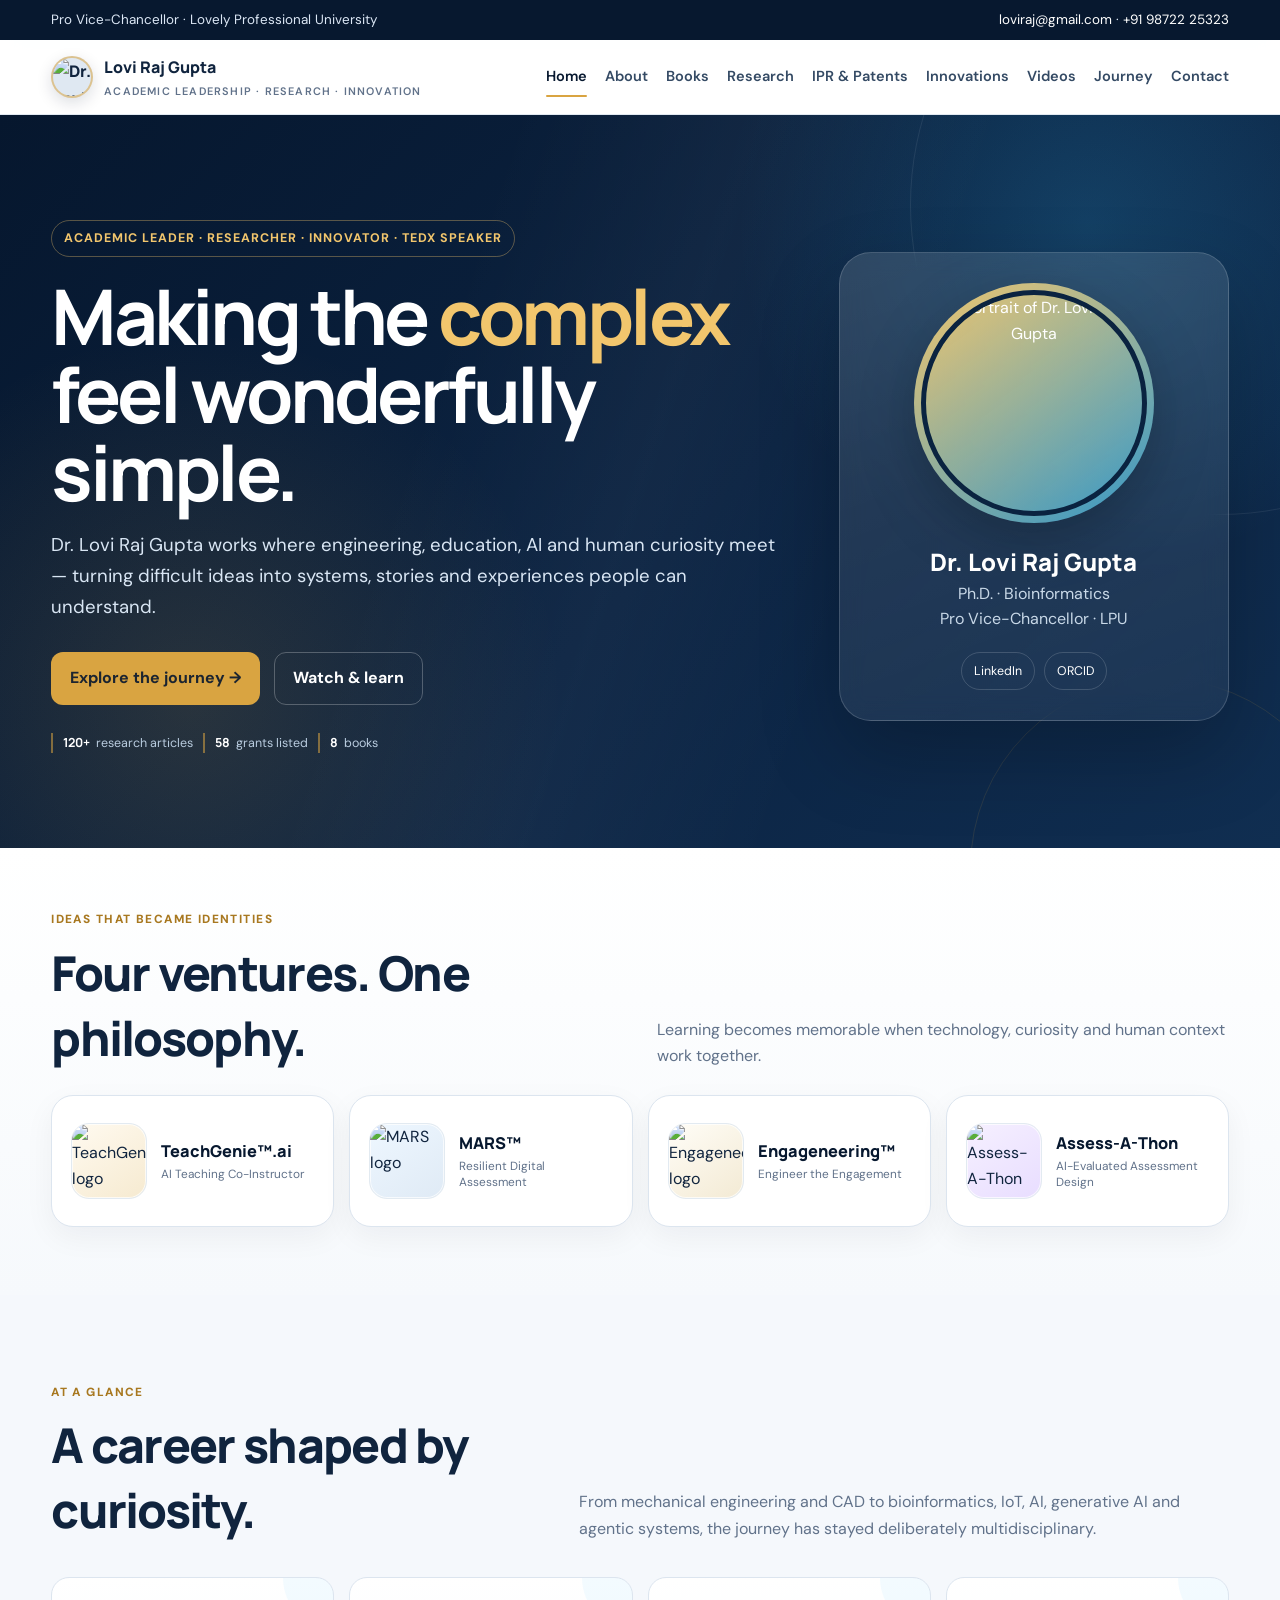
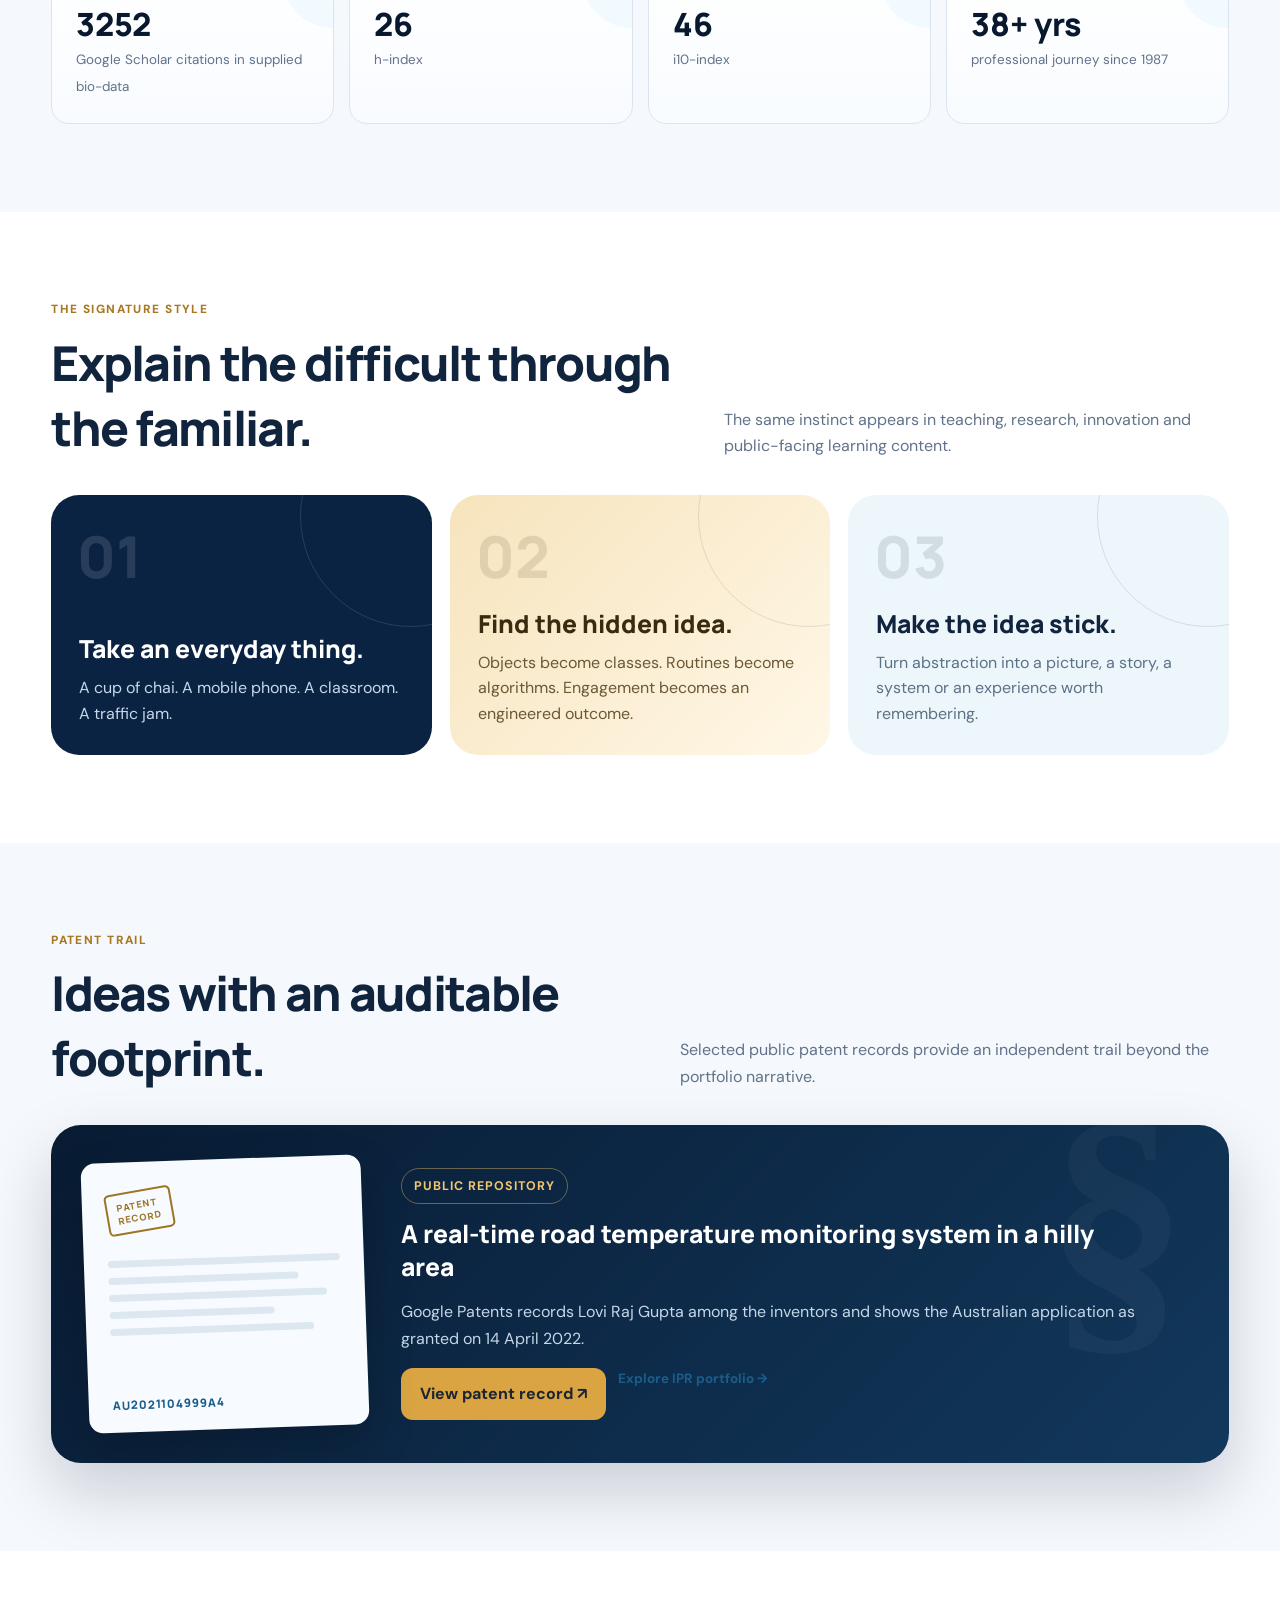
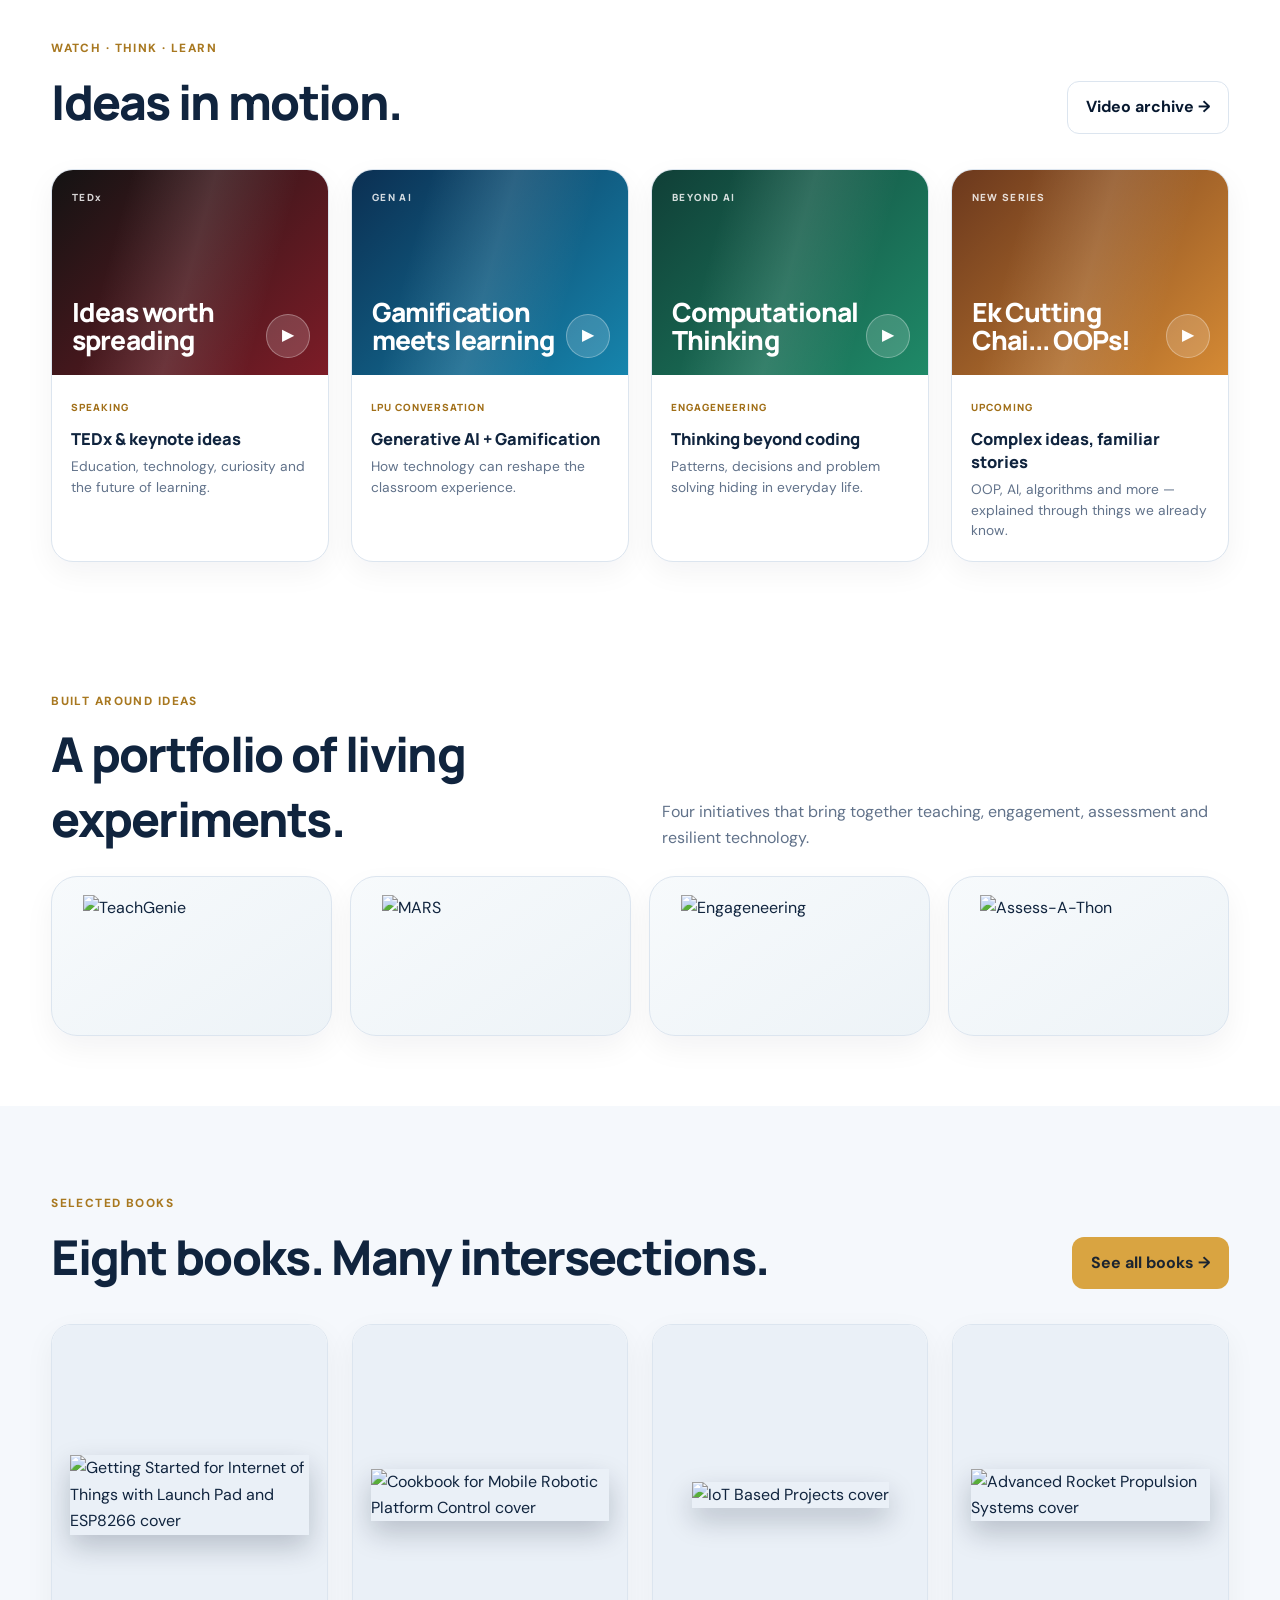
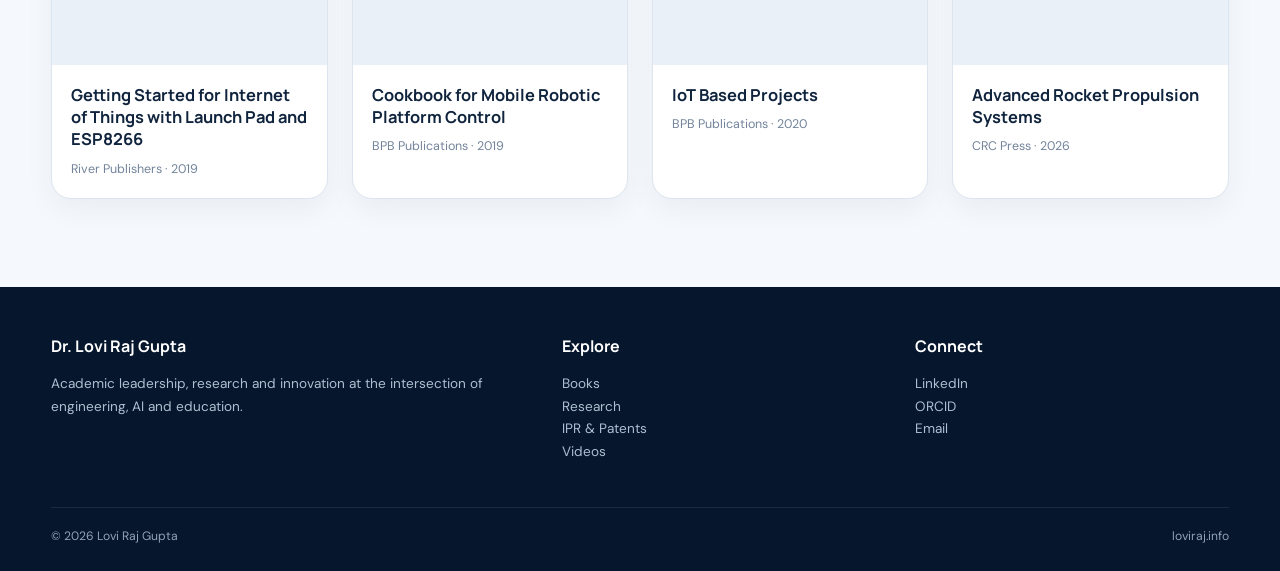
==== index.html @ 7d2d198c "Add files via upload" ====
<!doctype html><html lang="en"><head><meta charset="utf-8"><meta name="viewport" content="width=device-width,initial-scale=1"><title>Dr. Lovi Raj Gupta | Academic Leader · Researcher · Innovator</title><meta name="description" content="Portfolio of Dr. Lovi Raj Gupta — academic leader, researcher, author and education-technology innovator."><link rel="icon" type="image/png" href="assets/TG-CIRC-FAVICON.png">
<link rel="apple-touch-icon" href="assets/TG-CIRC-FAVICON.png"><link rel="stylesheet" href="styles.css"></head><body>
<div class="topbar"><div class="container"><span>Pro Vice-Chancellor · Lovely Professional University</span><span><a href="mailto:loviraj@gmail.com">loviraj@gmail.com</a> · <a href="tel:+919872225323">+91 98722 25323</a></span></div></div>
<header class="nav"><div class="container nav-inner"><a class="brand" href="index.html"><span class="brand-photo"><img src="assets/lovi-raj-gupta.png" alt="Dr. Lovi Raj Gupta" loading="eager"></span><span>Lovi Raj Gupta<small>Academic Leadership · Research · Innovation</small></span></a><button class="menu-toggle" aria-label="Open menu">☰</button><nav class="menu"><a href="index.html">Home</a><a href="about.html">About</a><a href="books.html">Books</a><a href="research.html">Research</a><a href="patents.html">IPR & Patents</a><a href="innovations.html">Innovations</a><a href="videos.html">Videos</a><a href="journey.html">Journey</a><a href="contact.html">Contact</a></nav></div></header><main>
<section class="hero hero-v2"><div class="hero-orbit orbit-one"></div><div class="hero-orbit orbit-two"></div><div class="container hero-grid"><div class="fade-up hero-copy"><div class="eyebrow">Academic Leader · Researcher · Innovator · TEDx Speaker</div><h1>Making the <em>complex</em> feel wonderfully simple.</h1><p class="lead">Dr. Lovi Raj Gupta works where engineering, education, AI and human curiosity meet — turning difficult ideas into systems, stories and experiences people can understand.</p><div class="hero-actions"><a class="btn btn-primary" href="about.html">Explore the journey →</a><a class="btn btn-ghost" href="videos.html">Watch & learn</a></div><div class="hero-proof"><span><b>120+</b> research articles</span><span><b>58</b> grants listed</span><span><b>8</b> books</span></div></div><aside class="hero-profile fade-up"><div class="portrait-ring"><img src="assets/lovi-raj-gupta.png" alt="Portrait of Dr. Lovi Raj Gupta"></div><div class="profile-name">Dr. Lovi Raj Gupta</div><div class="profile-role">Ph.D. · Bioinformatics<br>Pro Vice-Chancellor · LPU</div><div class="profile-links"><a href="https://in.linkedin.com/in/loviraj" target="_blank" rel="noopener">LinkedIn</a><a href="https://orcid.org/0000-0003-3474-0667" target="_blank" rel="noopener">ORCID</a></div></aside></div></section>

<section class="section brand-stage"><div class="container"><div class="section-head compact"><div><div class="kicker">Ideas that became identities</div><h2>Four ventures. One philosophy.</h2></div><p>Learning becomes memorable when technology, curiosity and human context work together.</p></div><div class="brand-rail logo-rail">
<a class="brand-tile logo-tile teach" href="innovations.html"><span class="logo-box"><img src="assets/teachgenie.png" alt="TeachGenie logo"></span><span><b>TeachGenie™.ai</b><small>AI Teaching Co-Instructor</small></span></a>
<a class="brand-tile logo-tile mars" href="patents.html"><span class="logo-box"><img src="assets/mars.png" alt="MARS logo"></span><span><b>MARS™</b><small>Resilient Digital Assessment</small></span></a>
<a class="brand-tile logo-tile engage" href="innovations.html"><span class="logo-box"><img src="assets/engageneering.png" alt="Engageneering logo"></span><span><b>Engageneering™</b><small>Engineer the Engagement</small></span></a>
<a class="brand-tile logo-tile assess" href="innovations.html"><span class="logo-box"><img src="assets/assess-a-thon.png" alt="Assess-A-Thon logo"></span><span><b>Assess-A-Thon</b><small>AI-Evaluated Assessment Design</small></span></a>
</div></div></section>

<section class="section"><div class="container"><div class="section-head"><div><div class="kicker">At a glance</div><h2>A career shaped by curiosity.</h2></div><p>From mechanical engineering and CAD to bioinformatics, IoT, AI, generative AI and agentic systems, the journey has stayed deliberately multidisciplinary.</p></div><div class="metrics metrics-lift"><div class="metric"><strong>3252</strong><span>Google Scholar citations in supplied bio-data</span></div><div class="metric"><strong>26</strong><span>h-index</span></div><div class="metric"><strong>46</strong><span>i10-index</span></div><div class="metric"><strong>38+ yrs</strong><span>professional journey since 1987</span></div></div></div></section>

<section class="section alt"><div class="container"><div class="section-head"><div><div class="kicker">The signature style</div><h2>Explain the difficult through the familiar.</h2></div><p>The same instinct appears in teaching, research, innovation and public-facing learning content.</p></div><div class="story-grid"><article class="story-card dark"><span class="story-no">01</span><h3>Take an everyday thing.</h3><p>A cup of chai. A mobile phone. A classroom. A traffic jam.</p></article><article class="story-card gold"><span class="story-no">02</span><h3>Find the hidden idea.</h3><p>Objects become classes. Routines become algorithms. Engagement becomes an engineered outcome.</p></article><article class="story-card light"><span class="story-no">03</span><h3>Make the idea stick.</h3><p>Turn abstraction into a picture, a story, a system or an experience worth remembering.</p></article></div></div></section>

<section class="section"><div class="container"><div class="section-head"><div><div class="kicker">Patent trail</div><h2>Ideas with an auditable footprint.</h2></div><p>Selected public patent records provide an independent trail beyond the portfolio narrative.</p></div><div class="patent-feature"><div class="patent-sheet"><div class="patent-stamp">PATENT<br>RECORD</div><div class="patent-lines"><i></i><i></i><i></i><i></i><i></i></div><div class="patent-code">AU2021104999A4</div></div><div><span class="eyebrow light-eyebrow">Public repository</span><h3>A real-time road temperature monitoring system in a hilly area</h3><p>Google Patents records Lovi Raj Gupta among the inventors and shows the Australian application as granted on 14 April 2022.</p><div class="link-row"><a class="btn btn-primary" href="https://patents.google.com/patent/AU2021104999A4/en" target="_blank" rel="noopener">View patent record ↗</a><a class="text-link" href="patents.html">Explore IPR portfolio →</a></div></div></div></div></section>

<section class="section alt"><div class="container"><div class="section-head"><div><div class="kicker">Watch · think · learn</div><h2>Ideas in motion.</h2></div><a class="btn btn-ghost-dark" href="videos.html">Video archive →</a></div><div class="video-grid mini"><a class="video-card" href="videos.html"><div class="video-thumb thumb-tedx"><span>TEDx</span><b>Ideas worth<br>spreading</b><i>▶</i></div><div class="video-body"><span class="video-type">Speaking</span><h3>TEDx & keynote ideas</h3><p>Education, technology, curiosity and the future of learning.</p></div></a><a class="video-card" href="https://www.linkedin.com/posts/scselpu_edtech-gamification-genzlearning-activity-7330574177642401792-h8aI" target="_blank" rel="noopener"><div class="video-thumb thumb-ai"><span>GEN AI</span><b>Gamification<br>meets learning</b><i>▶</i></div><div class="video-body"><span class="video-type">LPU conversation</span><h3>Generative AI + Gamification</h3><p>How technology can reshape the classroom experience.</p></div></a><a class="video-card" href="https://www.linkedin.com/posts/loviraj_computationalthinking-cbse-education-activity-7473228331186995200-RS__" target="_blank" rel="noopener"><div class="video-thumb thumb-thinking"><span>BEYOND AI</span><b>Computational<br>Thinking</b><i>▶</i></div><div class="video-body"><span class="video-type">Engageneering</span><h3>Thinking beyond coding</h3><p>Patterns, decisions and problem solving hiding in everyday life.</p></div></a><a class="video-card" href="videos.html"><div class="video-thumb thumb-chai"><span>NEW SERIES</span><b>Ek Cutting<br>Chai... OOPs!</b><i>▶</i></div><div class="video-body"><span class="video-type">Upcoming</span><h3>Complex ideas, familiar stories</h3><p>OOP, AI, algorithms and more — explained through things we already know.</p></div></a></div></div></section>

<section class="section logo-showcase"><div class="container"><div class="section-head compact"><div><div class="kicker">Built around ideas</div><h2>A portfolio of living experiments.</h2></div><p>Four initiatives that bring together teaching, engagement, assessment and resilient technology.</p></div><div class="logo-showcase-grid"><div><img src="assets/teachgenie.png" alt="TeachGenie"></div><div><img src="assets/mars.png" alt="MARS"></div><div><img src="assets/engageneering.png" alt="Engageneering"></div><div><img src="assets/assess-a-thon.png" alt="Assess-A-Thon"></div></div></div></section>
<section class="section"><div class="container"><div class="section-head"><div><div class="kicker">Selected books</div><h2>Eight books. Many intersections.</h2></div><a class="btn btn-primary" href="books.html">See all books →</a></div><div class="book-grid"><article class="book-card"><div class="cover-wrap"><img src="https://www.riverpublishers.com/admin/books_images/optimize_img/O5j1w8YFIrlN7yrUYHl9.jpg" alt="Getting Started for Internet of Things with Launch Pad and ESP8266 cover"></div><div class="book-body"><h3>Getting Started for Internet of Things with Launch Pad and ESP8266</h3><div class="book-meta">River Publishers · 2019</div></div></article><article class="book-card"><div class="cover-wrap"><img src="https://in.bpbonline.com/cdn/shop/products/Cook_Book_for_Internet_of_Things_and_Ti_Launch_Pad_Based_Mobile_Robotic_Platform_Control.jpg?v=1755672633&width=658" alt="Cookbook for Mobile Robotic Platform Control cover"></div><div class="book-body"><h3>Cookbook for Mobile Robotic Platform Control</h3><div class="book-meta">BPB Publications · 2019</div></div></article><article class="book-card"><div class="cover-wrap"><img src="https://in.bpbonline.com/cdn/shop/products/193_Epub.jpg?v=1755672693&width=600" alt="IoT Based Projects cover"></div><div class="book-body"><h3>IoT Based Projects</h3><div class="book-meta">BPB Publications · 2020</div></div></article><article class="book-card"><div class="cover-wrap"><img src="https://books.google.com/books/content?id=IQHd0QEACAAJ&printsec=frontcover&img=1&zoom=1&source=gbs_api" alt="Advanced Rocket Propulsion Systems cover"></div><div class="book-body"><h3>Advanced Rocket Propulsion Systems</h3><div class="book-meta">CRC Press · 2026</div></div></article></div></div></section>
</main>
<footer class="footer"><div class="container"><div class="footer-grid"><div><h3>Dr. Lovi Raj Gupta</h3><p>Academic leadership, research and innovation at the intersection of engineering, AI and education.</p></div><div><h3>Explore</h3><p><a href="books.html">Books</a><br><a href="research.html">Research</a><br><a href="patents.html">IPR & Patents</a><br><a href="videos.html">Videos</a></p></div><div><h3>Connect</h3><p><a href="https://in.linkedin.com/in/loviraj" target="_blank" rel="noopener">LinkedIn</a><br><a href="https://orcid.org/0000-0003-3474-0667" target="_blank" rel="noopener">ORCID</a><br><a href="mailto:loviraj@gmail.com">Email</a></p></div></div><div class="footer-bottom"><span>© <span data-year></span> Lovi Raj Gupta</span><span>loviraj.info</span></div></div></footer><script src="script.js"></script></body></html>
---- styles.css ----
@import url('https://fonts.googleapis.com/css2?family=DM+Sans:wght@400;500;600;700&family=Manrope:wght@600;700;800&display=swap');
:root{--navy:#07182f;--navy2:#0d2748;--ink:#10243e;--muted:#61728a;--gold:#d9a441;--gold2:#f2c66d;--cyan:#38bdf8;--bg:#f5f8fc;--white:#fff;--line:#dce5ef;--shadow:0 18px 55px rgba(7,24,47,.10);--radius:22px}
*{box-sizing:border-box}html{scroll-behavior:smooth}body{margin:0;font-family:'DM Sans',sans-serif;color:var(--ink);background:var(--bg);line-height:1.65}a{color:inherit;text-decoration:none}.container{width:min(1180px,92%);margin:auto}.topbar{background:var(--navy);color:#dce7f5;font-size:.84rem}.topbar .container{display:flex;justify-content:space-between;gap:20px;padding:9px 0}.topbar a{color:#fff}.nav{position:sticky;top:0;z-index:50;background:rgba(255,255,255,.94);backdrop-filter:blur(14px);border-bottom:1px solid rgba(220,229,239,.85)}.nav-inner{display:flex;align-items:center;justify-content:space-between;min-height:74px;gap:24px}.brand{display:flex;align-items:center;gap:12px;font-family:Manrope;font-weight:800}.brand-mark{width:42px;height:42px;border-radius:14px;background:linear-gradient(145deg,var(--navy),#173e69);display:grid;place-items:center;color:var(--gold2);box-shadow:0 8px 22px rgba(7,24,47,.18)}.brand span{display:block}.brand small{display:block;font-family:'DM Sans';font-size:.68rem;font-weight:600;letter-spacing:.11em;text-transform:uppercase;color:var(--muted)}.menu{display:flex;gap:18px;align-items:center;flex-wrap:wrap}.menu a{font-size:.91rem;font-weight:600;color:#344a64;padding:8px 0;position:relative}.menu a:hover,.menu a.active{color:var(--navy)}.menu a.active:after{content:'';position:absolute;left:0;right:0;bottom:0;height:2px;background:var(--gold);border-radius:2px}.menu-toggle{display:none;border:0;background:transparent;font-size:1.5rem}.hero{position:relative;overflow:hidden;background:radial-gradient(circle at 85% 15%,rgba(56,189,248,.18),transparent 28%),radial-gradient(circle at 15% 80%,rgba(217,164,65,.15),transparent 30%),linear-gradient(135deg,#06172e,#0b2342 55%,#102e51);color:#fff}.hero:before{content:'';position:absolute;inset:-30%;background:linear-gradient(120deg,transparent 40%,rgba(255,255,255,.035) 50%,transparent 60%);transform:rotate(-12deg)}.hero-grid{position:relative;display:grid;grid-template-columns:1.3fr .7fr;gap:60px;align-items:center;padding:105px 0 95px}.eyebrow{display:inline-flex;align-items:center;gap:8px;padding:7px 12px;border:1px solid rgba(242,198,109,.35);border-radius:999px;color:var(--gold2);font-size:.78rem;font-weight:700;letter-spacing:.08em;text-transform:uppercase}.hero h1{font-family:Manrope;font-size:clamp(2.7rem,6vw,5.2rem);line-height:1.02;margin:20px 0 18px;letter-spacing:-.045em}.hero h1 em{color:var(--gold2);font-style:normal}.hero .lead{font-size:1.16rem;color:#d9e6f4;max-width:760px}.hero-actions{display:flex;gap:14px;flex-wrap:wrap;margin-top:30px}.btn{display:inline-flex;align-items:center;justify-content:center;gap:8px;padding:12px 18px;border-radius:12px;font-weight:700;border:1px solid transparent;transition:.2s}.btn-primary{background:var(--gold);color:#1b2430}.btn-primary:hover{background:var(--gold2);transform:translateY(-2px)}.btn-ghost{border-color:rgba(255,255,255,.25);color:#fff}.btn-ghost:hover{background:rgba(255,255,255,.08)}.hero-card{background:rgba(255,255,255,.08);border:1px solid rgba(255,255,255,.14);border-radius:28px;padding:28px;box-shadow:0 30px 70px rgba(0,0,0,.18);backdrop-filter:blur(10px)}.monogram{width:112px;height:112px;border-radius:30px;background:linear-gradient(145deg,var(--gold2),#b77a1e);color:var(--navy);display:grid;place-items:center;font:800 2.4rem Manrope;box-shadow:0 18px 45px rgba(217,164,65,.22);margin-bottom:20px}.hero-card h3{font-family:Manrope;margin:0 0 4px;font-size:1.4rem}.hero-card p{margin:0;color:#cad8e8}.hero-stat{display:grid;grid-template-columns:repeat(2,1fr);gap:12px;margin-top:24px}.stat-mini{border:1px solid rgba(255,255,255,.12);border-radius:16px;padding:14px}.stat-mini strong{display:block;font:800 1.45rem Manrope;color:#fff}.stat-mini span{font-size:.77rem;color:#b7c9dc}.section{padding:88px 0}.section.alt{background:#fff}.section-head{display:flex;justify-content:space-between;align-items:end;gap:30px;margin-bottom:35px}.section-head h2{margin:0;font:800 clamp(1.9rem,4vw,3rem) Manrope;letter-spacing:-.035em}.section-head p{max-width:650px;color:var(--muted);margin:0}.kicker{color:#a87820;text-transform:uppercase;letter-spacing:.12em;font-weight:800;font-size:.74rem;margin-bottom:10px}.grid-3{display:grid;grid-template-columns:repeat(3,1fr);gap:22px}.grid-4{display:grid;grid-template-columns:repeat(4,1fr);gap:18px}.card{background:#fff;border:1px solid var(--line);border-radius:var(--radius);padding:25px;box-shadow:0 10px 35px rgba(7,24,47,.05)}.card:hover{transform:translateY(-3px);box-shadow:var(--shadow);transition:.22s}.icon-box{width:46px;height:46px;border-radius:14px;background:#edf5fc;color:#1d5e8d;display:grid;place-items:center;font-weight:800;margin-bottom:18px}.card h3{font:700 1.15rem Manrope;margin:0 0 8px}.card p{color:var(--muted);margin:0}.metrics{display:grid;grid-template-columns:repeat(4,1fr);gap:15px}.metric{background:linear-gradient(180deg,#fff,#f8fbff);border:1px solid var(--line);padding:24px;border-radius:18px}.metric strong{display:block;font:800 2rem Manrope;color:var(--navy)}.metric span{font-size:.84rem;color:var(--muted)}.timeline{position:relative;margin-top:25px}.timeline:before{content:'';position:absolute;left:88px;top:0;bottom:0;width:2px;background:#d9e3ed}.timeline-item{display:grid;grid-template-columns:75px 1fr;gap:34px;position:relative;padding:0 0 30px}.timeline-year{font:800 .95rem Manrope;color:#8c651e;text-align:right;padding-top:4px}.timeline-item:after{content:'';position:absolute;left:82px;top:6px;width:14px;height:14px;border-radius:50%;background:var(--gold);box-shadow:0 0 0 5px #f8f1e4}.timeline-content{background:#fff;border:1px solid var(--line);border-radius:18px;padding:18px 20px}.timeline-content h3{margin:0;font:700 1.05rem Manrope}.timeline-content p{margin:5px 0 0;color:var(--muted)}.book-grid{display:grid;grid-template-columns:repeat(4,1fr);gap:24px}.book-card{overflow:hidden;background:#fff;border:1px solid var(--line);border-radius:20px;box-shadow:0 10px 30px rgba(7,24,47,.05);display:flex;flex-direction:column}.cover-wrap{height:340px;background:#eaf0f7;padding:18px;display:flex;justify-content:center;align-items:center}.cover-wrap img{max-height:100%;max-width:100%;object-fit:contain;box-shadow:0 12px 28px rgba(7,24,47,.22)}.book-body{padding:19px}.book-body h3{font:700 1.03rem Manrope;line-height:1.35;margin:0 0 8px}.book-meta{font-size:.78rem;color:#72839a}.book-body p{font-size:.86rem;color:var(--muted);margin:12px 0}.tag{display:inline-flex;background:#f2f6fa;color:#38516c;border-radius:999px;padding:5px 9px;font-size:.7rem;font-weight:700;margin:2px}.link-row{display:flex;gap:12px;flex-wrap:wrap;margin-top:14px}.text-link{color:#1b5d8a;font-weight:700;font-size:.84rem}.research-card{padding:22px;border:1px solid var(--line);border-radius:18px;background:#fff}.research-card h3{margin:0 0 8px;font:700 1.02rem Manrope}.research-card p{margin:0;color:var(--muted);font-size:.9rem}.research-card .doi{margin-top:10px;font-size:.76rem;color:#1b5d8a;word-break:break-word}.split{display:grid;grid-template-columns:1fr 1fr;gap:24px}.pill-list{display:flex;flex-wrap:wrap;gap:8px}.pill{border:1px solid #d7e2ec;background:#fff;padding:8px 12px;border-radius:999px;font-size:.82rem;color:#425a73}.patent-table{width:100%;border-collapse:collapse;background:#fff;border:1px solid var(--line);border-radius:18px;overflow:hidden}.patent-table th,.patent-table td{padding:13px 14px;border-bottom:1px solid #e6edf4;text-align:left;vertical-align:top;font-size:.85rem}.patent-table th{background:#f4f8fc;font:700 .76rem Manrope;text-transform:uppercase;letter-spacing:.05em;color:#536a82}.status{display:inline-block;padding:4px 8px;border-radius:999px;font-size:.7rem;font-weight:800;background:#edf8f1;color:#22704a}.status.filed{background:#fff6e7;color:#986313}.innovation{display:grid;grid-template-columns:repeat(2,1fr);gap:24px}.innovation .card{position:relative;overflow:hidden}.innovation .card:after{content:'';position:absolute;width:150px;height:150px;border-radius:50%;right:-70px;top:-70px;background:rgba(56,189,248,.08)}.number{font:800 2.2rem Manrope;color:#d6e2ee}.quote{padding:35px;border-radius:24px;background:linear-gradient(135deg,#0b2342,#14385e);color:#fff;position:relative;overflow:hidden}.quote:after{content:'“';position:absolute;right:25px;top:-25px;font:900 9rem Georgia;color:rgba(255,255,255,.07)}.quote p{font:600 1.35rem/1.5 Manrope;margin:0;max-width:900px}.quote small{display:block;margin-top:15px;color:#b9cce0}.form-grid{display:grid;grid-template-columns:1fr 1fr;gap:18px}.field{display:flex;flex-direction:column;gap:7px}.field.full{grid-column:1/-1}.field label{font-size:.83rem;font-weight:700;color:#425a73}.field input,.field textarea,.field select{font:inherit;border:1px solid #d4e0eb;border-radius:12px;padding:12px 13px;background:#fff;outline:none}.field input:focus,.field textarea:focus{border-color:#74a9cf;box-shadow:0 0 0 4px rgba(56,189,248,.09)}.field textarea{min-height:150px;resize:vertical}.contact-grid{display:grid;grid-template-columns:.7fr 1.3fr;gap:30px}.contact-list{display:grid;gap:12px}.contact-item{padding:16px;border:1px solid var(--line);background:#fff;border-radius:15px}.contact-item small{display:block;text-transform:uppercase;letter-spacing:.09em;font-size:.68rem;color:#8191a3;font-weight:800}.contact-item strong{display:block;margin-top:3px}.footer{background:#06162c;color:#c6d5e6;padding:48px 0 25px}.footer-grid{display:grid;grid-template-columns:1.5fr 1fr 1fr;gap:40px}.footer h3{font:700 1rem Manrope;color:#fff;margin-top:0}.footer p,.footer a{font-size:.85rem;color:#aebfd1}.footer a:hover{color:#fff}.footer-bottom{border-top:1px solid rgba(255,255,255,.09);margin-top:30px;padding-top:18px;display:flex;justify-content:space-between;gap:15px;font-size:.76rem;color:#8fa4ba}.page-hero{background:linear-gradient(135deg,#07182f,#12385f);color:#fff;padding:72px 0}.page-hero h1{font:800 clamp(2.2rem,5vw,4rem) Manrope;margin:10px 0}.page-hero p{max-width:780px;color:#cbd9e8;margin:0}.notice{background:#fff8e8;border:1px solid #f0d79d;padding:14px 16px;border-radius:14px;color:#75571d;font-size:.84rem}.hidden{display:none!important}.fade-up{animation:fadeUp .7s ease both}@keyframes fadeUp{from{opacity:0;transform:translateY(14px)}to{opacity:1;transform:none}}@media(max-width:1050px){.book-grid{grid-template-columns:repeat(3,1fr)}.grid-4{grid-template-columns:repeat(2,1fr)}.hero-grid{grid-template-columns:1fr}.hero-card{max-width:520px}.menu{display:none}.menu-toggle{display:block}.nav.open .menu{display:flex;position:absolute;left:0;right:0;top:74px;background:#fff;padding:16px 4%;border-bottom:1px solid var(--line);box-shadow:0 12px 30px rgba(7,24,47,.08);flex-direction:column;align-items:flex-start}.nav-inner{position:relative}}@media(max-width:760px){.section{padding:64px 0}.grid-3,.book-grid,.innovation,.split,.contact-grid,.footer-grid{grid-template-columns:1fr}.metrics{grid-template-columns:repeat(2,1fr)}.form-grid{grid-template-columns:1fr}.field.full{grid-column:auto}.timeline:before{left:65px}.timeline-item{grid-template-columns:52px 1fr;gap:24px}.timeline-item:after{left:59px}.timeline-year{font-size:.78rem}.topbar .container{flex-direction:column;gap:3px}.hero-grid{padding:75px 0}.hero h1{font-size:3rem}.cover-wrap{height:370px}.section-head{display:block}.section-head p{margin-top:10px}.footer-bottom{flex-direction:column}}
/* Visual refresh: portrait, brand lockups, video storytelling and patent authority */
.brand-photo{width:42px;height:42px;border-radius:50%;overflow:hidden;border:2px solid rgba(217,164,65,.55);box-shadow:0 5px 16px rgba(7,24,47,.14);flex:0 0 auto;background:#dfe8f2}.brand-photo img{width:100%;height:100%;object-fit:cover;display:block}.brand{gap:11px}.brand small{margin-top:3px}
.hero-v2{min-height:690px}.hero-v2 .hero-copy{max-width:800px}.hero-orbit{position:absolute;border:1px solid rgba(255,255,255,.08);border-radius:50%;pointer-events:none}.orbit-one{width:620px;height:620px;right:-250px;top:-220px}.orbit-two{width:380px;height:380px;right:-70px;bottom:-210px;border-color:rgba(217,164,65,.13)}.hero-profile{justify-self:end;width:min(390px,100%);padding:30px;border-radius:32px;background:linear-gradient(160deg,rgba(255,255,255,.13),rgba(255,255,255,.05));border:1px solid rgba(255,255,255,.17);box-shadow:0 35px 80px rgba(0,0,0,.22);backdrop-filter:blur(12px);text-align:center}.portrait-ring{width:240px;height:240px;margin:0 auto 22px;border-radius:50%;padding:7px;background:linear-gradient(145deg,var(--gold2),rgba(56,189,248,.7));box-shadow:0 18px 55px rgba(0,0,0,.25)}.portrait-ring img{width:100%;height:100%;display:block;border-radius:50%;object-fit:cover;object-position:center top;border:5px solid #0a2340}.profile-name{font:800 1.5rem Manrope}.profile-role{color:#c9d9e8;line-height:1.55;margin-top:4px}.profile-links{display:flex;justify-content:center;gap:9px;margin-top:20px}.profile-links a{border:1px solid rgba(255,255,255,.16);padding:8px 12px;border-radius:999px;color:#fff;font-size:.78rem}.profile-links a:hover{background:rgba(255,255,255,.08)}.hero-proof{display:flex;flex-wrap:wrap;gap:10px;margin-top:28px}.hero-proof span{font-size:.78rem;color:#b9ccdf;border-left:2px solid rgba(217,164,65,.55);padding-left:10px}.hero-proof b{color:#fff;font-family:Manrope;margin-right:3px}.light-eyebrow{color:#f2c66d;border-color:rgba(242,198,109,.4)}
.brand-stage{padding-top:62px;padding-bottom:68px;background:linear-gradient(180deg,#fff,#f6f9fc)}.compact{margin-bottom:25px}.brand-rail{display:grid;grid-template-columns:repeat(4,1fr);gap:15px}.brand-tile{min-height:112px;border-radius:22px;padding:18px 19px;display:flex;align-items:center;gap:14px;border:1px solid var(--line);background:#fff;box-shadow:0 10px 30px rgba(7,24,47,.05);transition:.22s}.brand-tile:hover{transform:translateY(-4px);box-shadow:var(--shadow)}.brand-tile b{display:block;font:800 1.02rem Manrope;color:var(--navy)}.brand-tile small{display:block;color:var(--muted);font-size:.74rem;margin-top:4px;line-height:1.35}.brand-icon{width:50px;height:50px;display:grid;place-items:center;border-radius:16px;font:900 1.5rem Manrope;flex:0 0 auto}.brand-tile.teach .brand-icon{background:#fff4dc;color:#bb7d19}.brand-tile.mars .brand-icon{background:#e9f7ff;color:#1575a6}.brand-tile.engage .brand-icon{background:#eff8f3;color:#28754e}.brand-tile.assess .brand-icon{background:#f3edff;color:#6d4cb3}.brand-icon.magic{font-size:1.75rem}.brand-icon.orbit{font-size:1.6rem}.brand-icon.hex{font-size:1.7rem}.brand-icon.check{font-size:1.45rem}
.metrics-lift .metric{position:relative;overflow:hidden}.metrics-lift .metric:after{content:'';position:absolute;width:100px;height:100px;border-radius:50%;right:-50px;top:-50px;background:rgba(56,189,248,.06)}.story-grid{display:grid;grid-template-columns:repeat(3,1fr);gap:18px}.story-card{min-height:260px;border-radius:28px;padding:28px;position:relative;overflow:hidden;display:flex;flex-direction:column;justify-content:flex-end}.story-card:after{content:'';position:absolute;width:220px;height:220px;border-radius:50%;right:-90px;top:-90px;border:1px solid currentColor;opacity:.12}.story-card h3{font:800 1.55rem Manrope;margin:0 0 10px;position:relative;z-index:1}.story-card p{margin:0;line-height:1.6;position:relative;z-index:1}.story-no{position:absolute;top:22px;left:26px;font:800 3.6rem Manrope;opacity:.12}.story-card.dark{background:#0b2342;color:#fff}.story-card.dark p{color:#c6d8ea}.story-card.gold{background:linear-gradient(135deg,#f6e4bc,#fff7e7);color:#3a2b10}.story-card.gold p{color:#6b5836}.story-card.light{background:#edf6fb;color:#10243e}.story-card.light p{color:#5d7186}
.patent-feature{display:grid;grid-template-columns:280px 1fr;gap:36px;align-items:center;background:linear-gradient(135deg,#081b33,#12385c);color:#fff;border-radius:30px;padding:34px;box-shadow:0 28px 65px rgba(7,24,47,.18);position:relative;overflow:hidden}.patent-feature:after{content:'§';position:absolute;right:40px;top:-70px;font:900 18rem Georgia;color:rgba(255,255,255,.035)}.patent-feature h3{font:800 1.55rem Manrope;margin:13px 0 8px;max-width:720px}.patent-feature p{color:#c5d7e8;max-width:760px}.patent-sheet{height:270px;border-radius:14px;background:#f7fbff;color:#10243e;position:relative;padding:28px 24px;box-shadow:0 20px 45px rgba(0,0,0,.22);transform:rotate(-2deg)}.patent-stamp{display:inline-block;border:2px solid #9d7625;color:#9d7625;padding:6px 9px;border-radius:5px;font:800 .58rem Manrope;letter-spacing:.12em;transform:rotate(-8deg)}.patent-lines{display:grid;gap:10px;margin-top:28px}.patent-lines i{display:block;height:7px;border-radius:99px;background:#dce7f0}.patent-lines i:nth-child(2){width:82%}.patent-lines i:nth-child(3){width:94%}.patent-lines i:nth-child(4){width:71%}.patent-lines i:nth-child(5){width:88%}.patent-code{position:absolute;bottom:20px;left:24px;font:800 .72rem Manrope;color:#1a5d88;letter-spacing:.08em}
.video-grid{display:grid;grid-template-columns:repeat(3,1fr);gap:22px}.video-grid.mini{grid-template-columns:repeat(4,1fr)}.video-card{background:#fff;border:1px solid var(--line);border-radius:22px;overflow:hidden;box-shadow:0 10px 30px rgba(7,24,47,.05);transition:.22s;color:inherit}.video-card:hover{transform:translateY(-4px);box-shadow:var(--shadow)}.video-thumb{height:205px;position:relative;overflow:hidden;padding:20px;display:flex;flex-direction:column;justify-content:space-between;color:#fff}.video-thumb:before{content:'';position:absolute;inset:-30%;background:linear-gradient(120deg,transparent 35%,rgba(255,255,255,.12) 50%,transparent 65%);transform:rotate(-15deg)}.video-thumb span,.video-thumb b,.video-thumb i{position:relative;z-index:1}.video-thumb span{font:800 .62rem Manrope;letter-spacing:.13em;opacity:.82}.video-thumb b{font:800 1.65rem/1.05 Manrope;letter-spacing:-.035em}.video-thumb i{position:absolute;right:18px;bottom:17px;width:44px;height:44px;border-radius:50%;display:grid;place-items:center;background:rgba(255,255,255,.16);border:1px solid rgba(255,255,255,.3);font-style:normal}.thumb-tedx{background:linear-gradient(135deg,#131313,#7d1c27)}.thumb-ai{background:linear-gradient(135deg,#0b2f52,#1685ad)}.thumb-thinking{background:linear-gradient(135deg,#103f37,#1f8a68)}.thumb-chai{background:linear-gradient(135deg,#6b381d,#d58a34)}.thumb-engage{background:linear-gradient(135deg,#24154e,#7652c7)}.thumb-patent{background:linear-gradient(135deg,#18334f,#627e9b)}.video-body{padding:18px 19px 20px}.video-type{display:inline-block;text-transform:uppercase;letter-spacing:.1em;font:800 .62rem Manrope;color:#a16f18}.video-body h3{font:800 1.03rem Manrope;margin:8px 0 6px}.video-body p{margin:0;color:var(--muted);font-size:.86rem;line-height:1.5}.btn-ghost-dark{border:1px solid var(--line);color:var(--navy);background:#fff}.btn-ghost-dark:hover{background:#f2f7fb}.channel-card{display:grid;grid-template-columns:1.3fr .7fr;gap:30px;align-items:center}.channel-card h2{font:800 clamp(1.9rem,4vw,3rem) Manrope;margin:0 0 10px}.channel-card p{color:var(--muted);max-width:760px}.channel-name{background:#0b2342;color:#fff;border-radius:26px;padding:30px;box-shadow:0 22px 50px rgba(7,24,47,.16);position:relative;overflow:hidden}.channel-name:after{content:'✦';position:absolute;right:20px;top:-18px;font-size:8rem;color:rgba(255,255,255,.06)}.channel-name span{display:block;text-transform:uppercase;letter-spacing:.13em;font:800 .63rem Manrope;color:#f2c66d}.channel-name strong{display:block;font:900 2rem/1 Manrope;margin:11px 0}.channel-name small{color:#c1d2e3}
@media(max-width:1050px){.brand-rail{grid-template-columns:repeat(2,1fr)}.video-grid.mini{grid-template-columns:repeat(2,1fr)}.hero-profile{justify-self:start}.patent-feature{grid-template-columns:230px 1fr}}@media(max-width:760px){.hero-v2{min-height:auto}.hero-proof{display:grid;grid-template-columns:1fr 1fr}.hero-profile{margin-top:15px}.portrait-ring{width:200px;height:200px}.brand-rail,.story-grid,.video-grid,.video-grid.mini,.channel-card,.patent-feature{grid-template-columns:1fr}.patent-sheet{max-width:290px}.video-thumb{height:220px}.channel-name{margin-top:10px}}
/* Supplied identity assets */
.logo-rail .brand-tile{min-height:132px}
.logo-box{width:76px;height:76px;flex:0 0 76px;border-radius:18px;display:grid;place-items:center;background:linear-gradient(145deg,#f7fafc,#eaf1f6);border:1px solid #e2eaf1;overflow:hidden;box-shadow:inset 0 0 0 1px rgba(255,255,255,.7)}
.logo-box img{width:100%;height:100%;object-fit:contain;display:block}
.logo-tile.teach .logo-box{background:linear-gradient(145deg,#fffaf0,#f6ead0)}
.logo-tile.mars .logo-box{background:linear-gradient(145deg,#eef7ff,#dfeaf5)}
.logo-tile.engage .logo-box{background:linear-gradient(145deg,#fffdf7,#f3ead4)}
.logo-tile.assess .logo-box{background:linear-gradient(145deg,#f6f0ff,#e8ddff)}
.logo-showcase{background:#fff;padding-top:42px;padding-bottom:70px}
.logo-showcase-grid{display:grid;grid-template-columns:repeat(4,1fr);gap:18px;align-items:center}
.logo-showcase-grid>div{height:160px;border-radius:26px;background:linear-gradient(145deg,#f7fafc,#edf3f7);border:1px solid var(--line);display:grid;place-items:center;box-shadow:0 12px 30px rgba(7,24,47,.05);overflow:hidden}
.logo-showcase-grid img{width:78%;height:78%;object-fit:contain}
@media(max-width:1050px){.logo-showcase-grid{grid-template-columns:repeat(2,1fr)}}
@media(max-width:760px){.logo-showcase-grid{grid-template-columns:1fr}.logo-box{width:66px;height:66px;flex-basis:66px}.logo-rail .brand-tile{min-height:112px}}
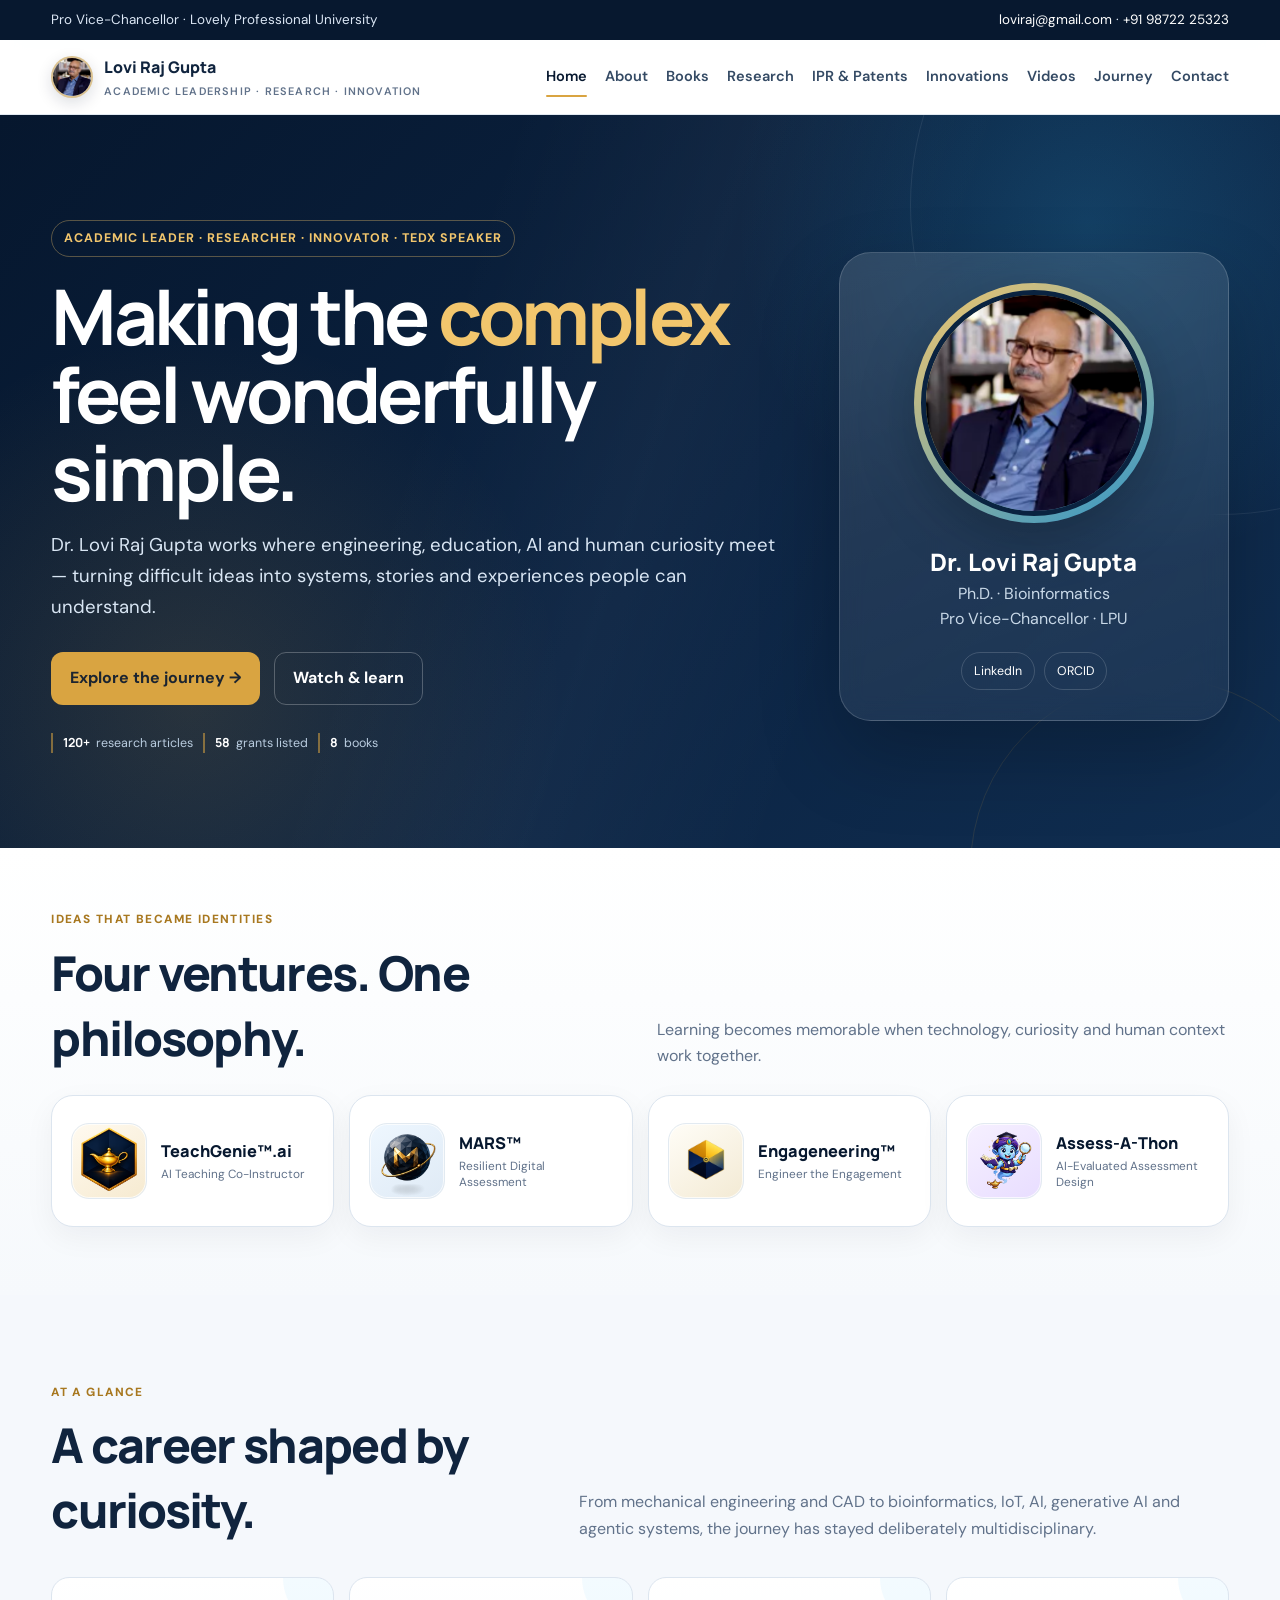
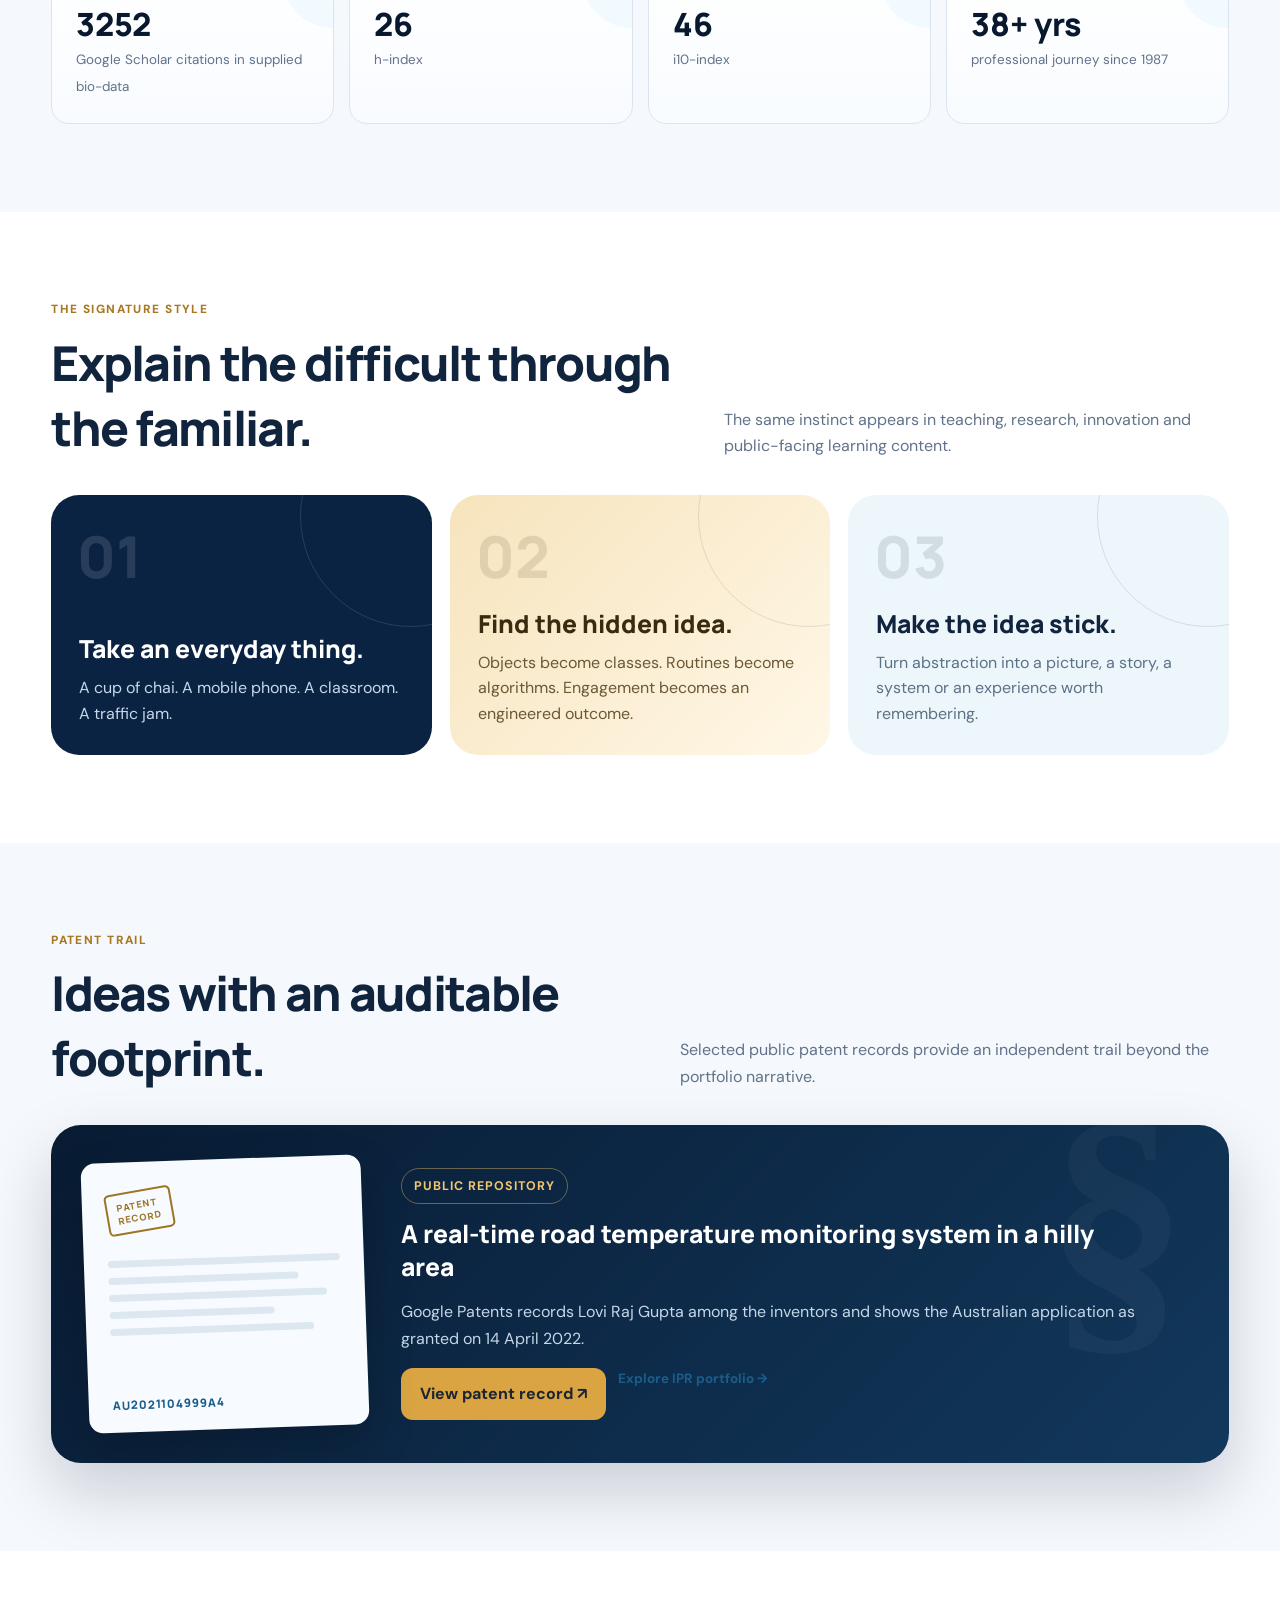
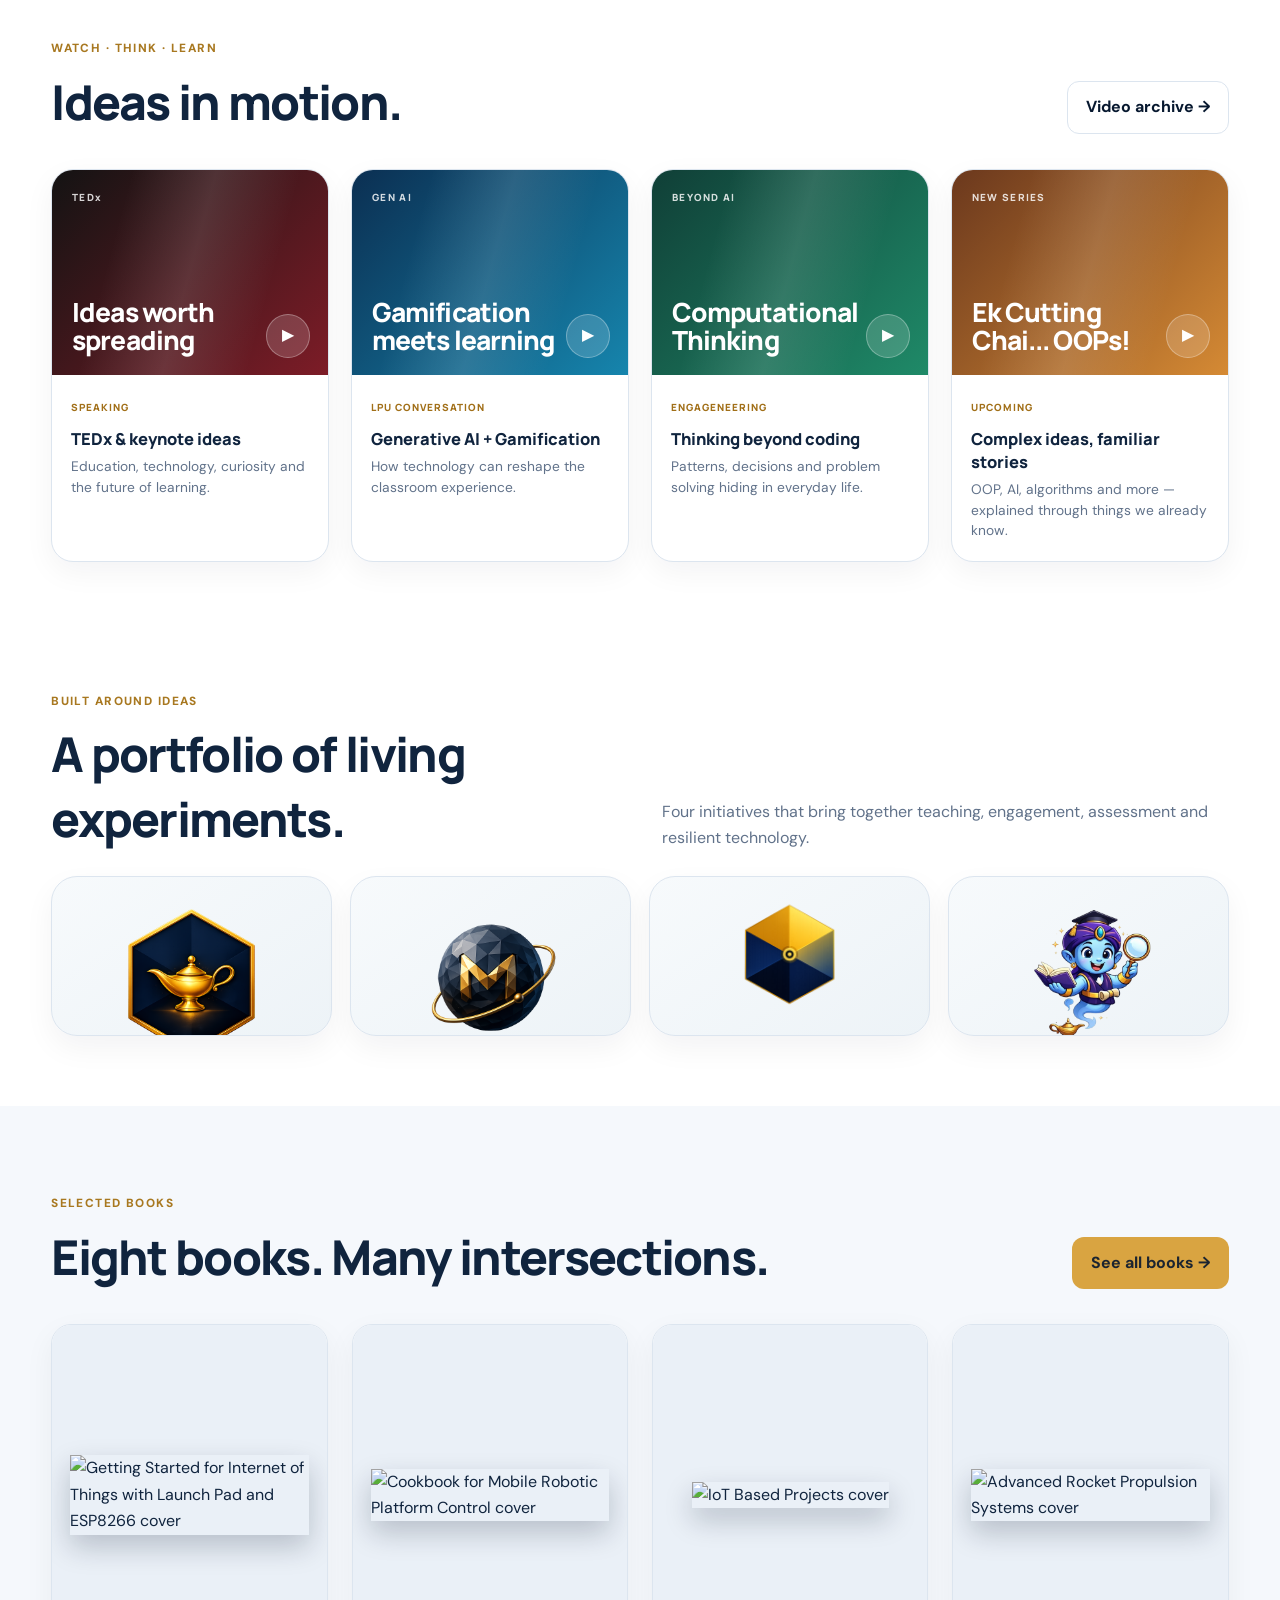
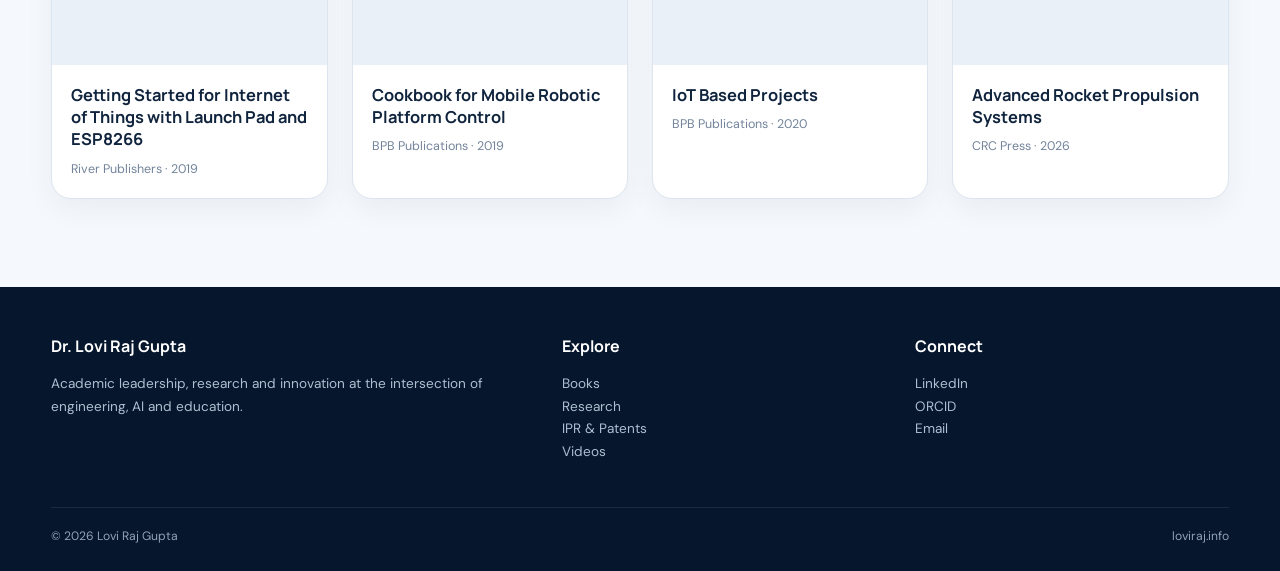
==== commit f880eca9: "Update portfolio website and assets" ====
--- a/index.html
+++ b/index.html
@@ -1,5 +1,6 @@
-<!doctype html><html lang="en"><head><meta charset="utf-8"><meta name="viewport" content="width=device-width,initial-scale=1"><title>Dr. Lovi Raj Gupta | Academic Leader · Researcher · Innovator</title><meta name="description" content="Portfolio of Dr. Lovi Raj Gupta — academic leader, researcher, author and education-technology innovator."><link rel="icon" type="image/png" href="assets/TG-CIRC-FAVICON.png">
-<link rel="apple-touch-icon" href="assets/TG-CIRC-FAVICON.png"><link rel="stylesheet" href="styles.css"></head><body>
+<!doctype html><html lang="en"><head><meta charset="utf-8"><meta name="viewport" content="width=device-width,initial-scale=1"><title>Dr. Lovi Raj Gupta | Academic Leader · Researcher · Innovator</title><meta name="description" content="Portfolio of Dr. Lovi Raj Gupta — academic leader, researcher, author and education-technology innovator."><link rel="icon" type="image/png" href="assets/LRG-FAVICON.png">
+<link rel="apple-touch-icon" href="assets/LRG-FAVICON.png">
+<link rel="stylesheet" href="styles.css"></head><body>
 <div class="topbar"><div class="container"><span>Pro Vice-Chancellor · Lovely Professional University</span><span><a href="mailto:loviraj@gmail.com">loviraj@gmail.com</a> · <a href="tel:+919872225323">+91 98722 25323</a></span></div></div>
 <header class="nav"><div class="container nav-inner"><a class="brand" href="index.html"><span class="brand-photo"><img src="assets/lovi-raj-gupta.png" alt="Dr. Lovi Raj Gupta" loading="eager"></span><span>Lovi Raj Gupta<small>Academic Leadership · Research · Innovation</small></span></a><button class="menu-toggle" aria-label="Open menu">☰</button><nav class="menu"><a href="index.html">Home</a><a href="about.html">About</a><a href="books.html">Books</a><a href="research.html">Research</a><a href="patents.html">IPR & Patents</a><a href="innovations.html">Innovations</a><a href="videos.html">Videos</a><a href="journey.html">Journey</a><a href="contact.html">Contact</a></nav></div></header><main>
 <section class="hero hero-v2"><div class="hero-orbit orbit-one"></div><div class="hero-orbit orbit-two"></div><div class="container hero-grid"><div class="fade-up hero-copy"><div class="eyebrow">Academic Leader · Researcher · Innovator · TEDx Speaker</div><h1>Making the <em>complex</em> feel wonderfully simple.</h1><p class="lead">Dr. Lovi Raj Gupta works where engineering, education, AI and human curiosity meet — turning difficult ideas into systems, stories and experiences people can understand.</p><div class="hero-actions"><a class="btn btn-primary" href="about.html">Explore the journey →</a><a class="btn btn-ghost" href="videos.html">Watch & learn</a></div><div class="hero-proof"><span><b>120+</b> research articles</span><span><b>58</b> grants listed</span><span><b>8</b> books</span></div></div><aside class="hero-profile fade-up"><div class="portrait-ring"><img src="assets/lovi-raj-gupta.png" alt="Portrait of Dr. Lovi Raj Gupta"></div><div class="profile-name">Dr. Lovi Raj Gupta</div><div class="profile-role">Ph.D. · Bioinformatics<br>Pro Vice-Chancellor · LPU</div><div class="profile-links"><a href="https://in.linkedin.com/in/loviraj" target="_blank" rel="noopener">LinkedIn</a><a href="https://orcid.org/0000-0003-3474-0667" target="_blank" rel="noopener">ORCID</a></div></aside></div></section>
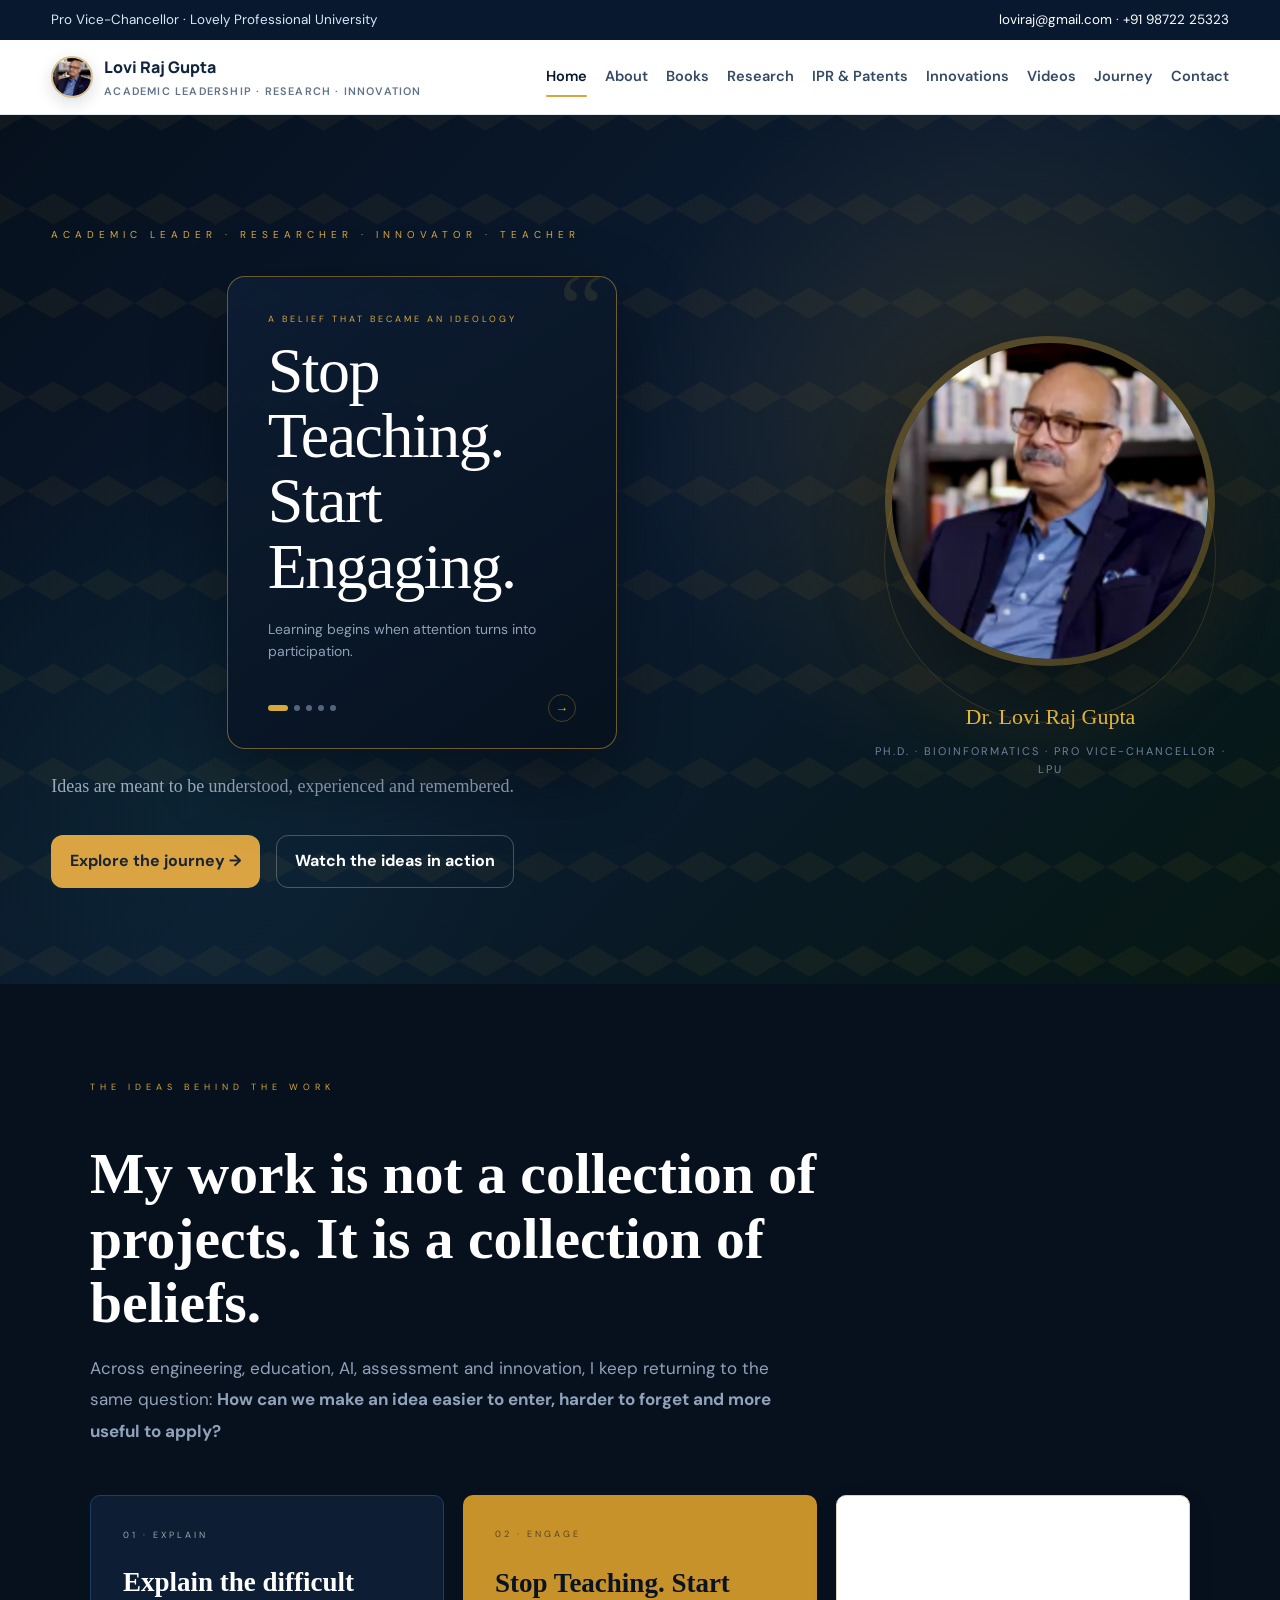
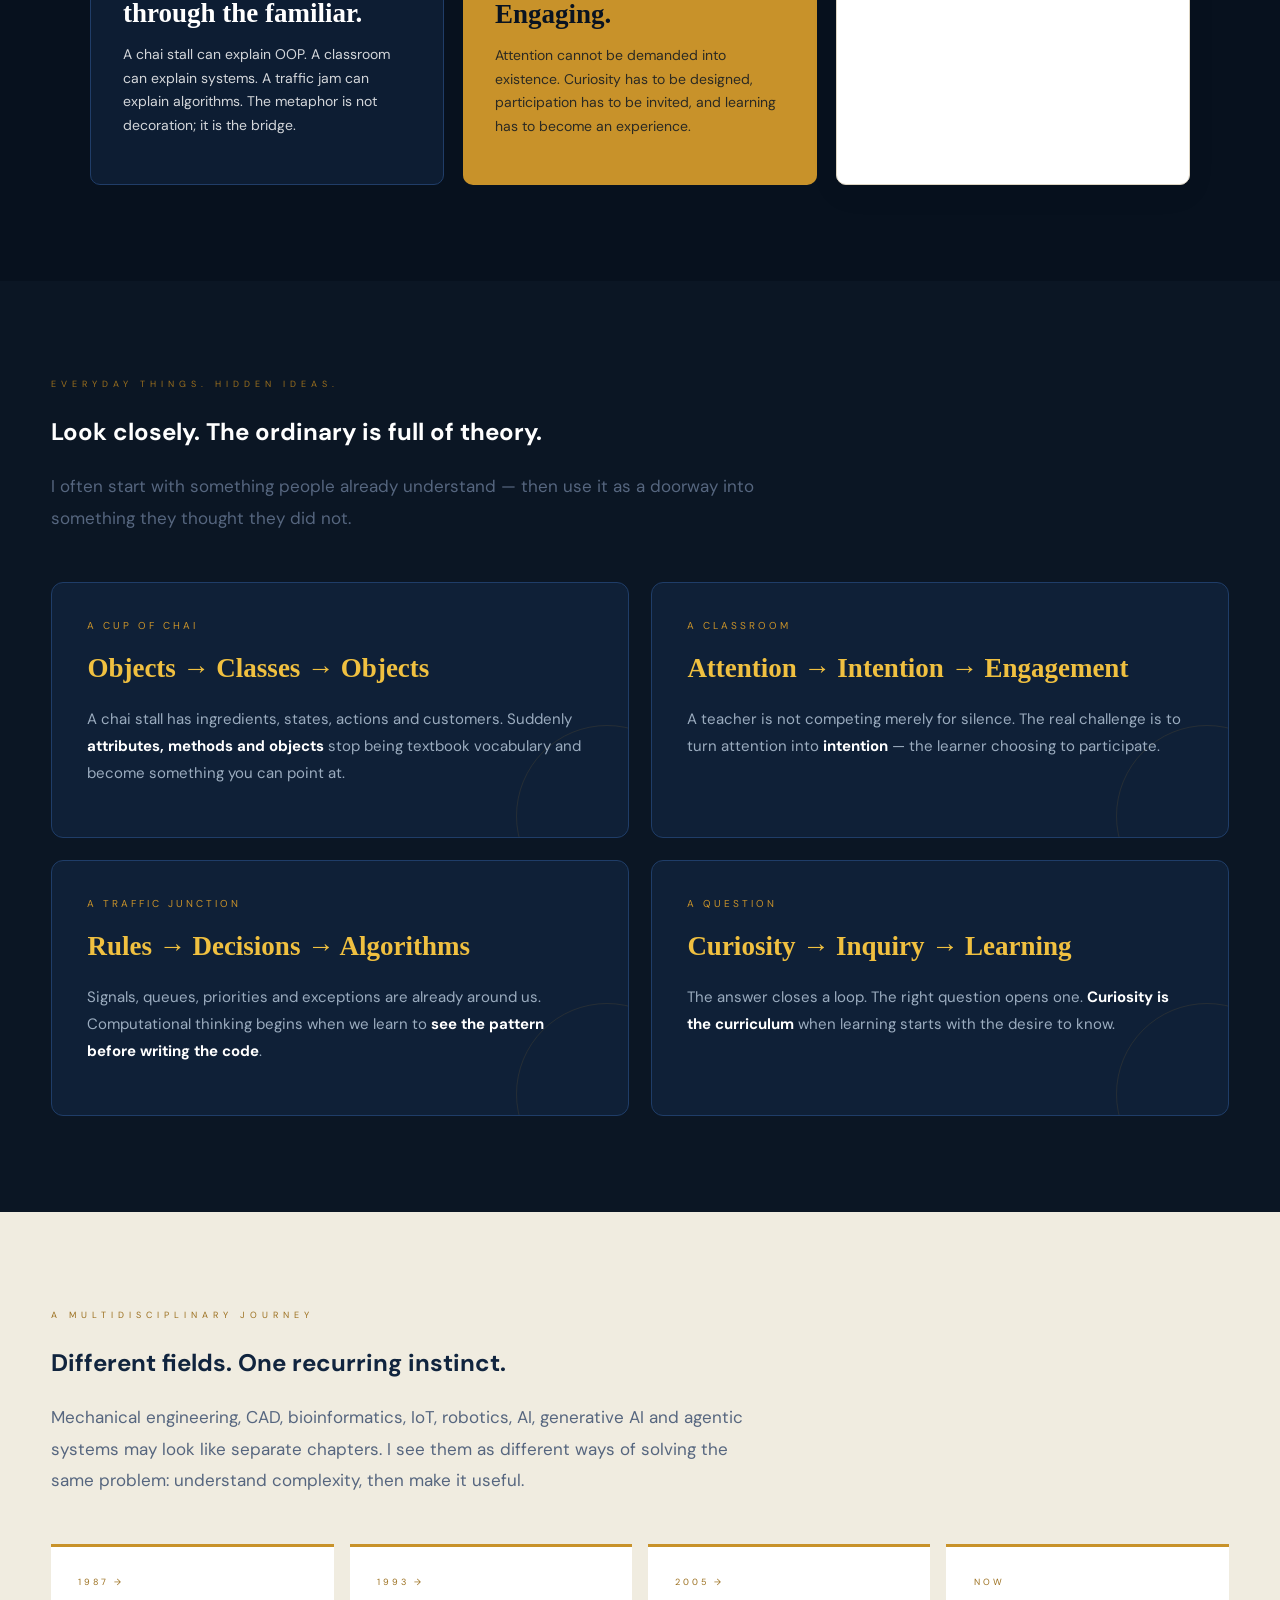
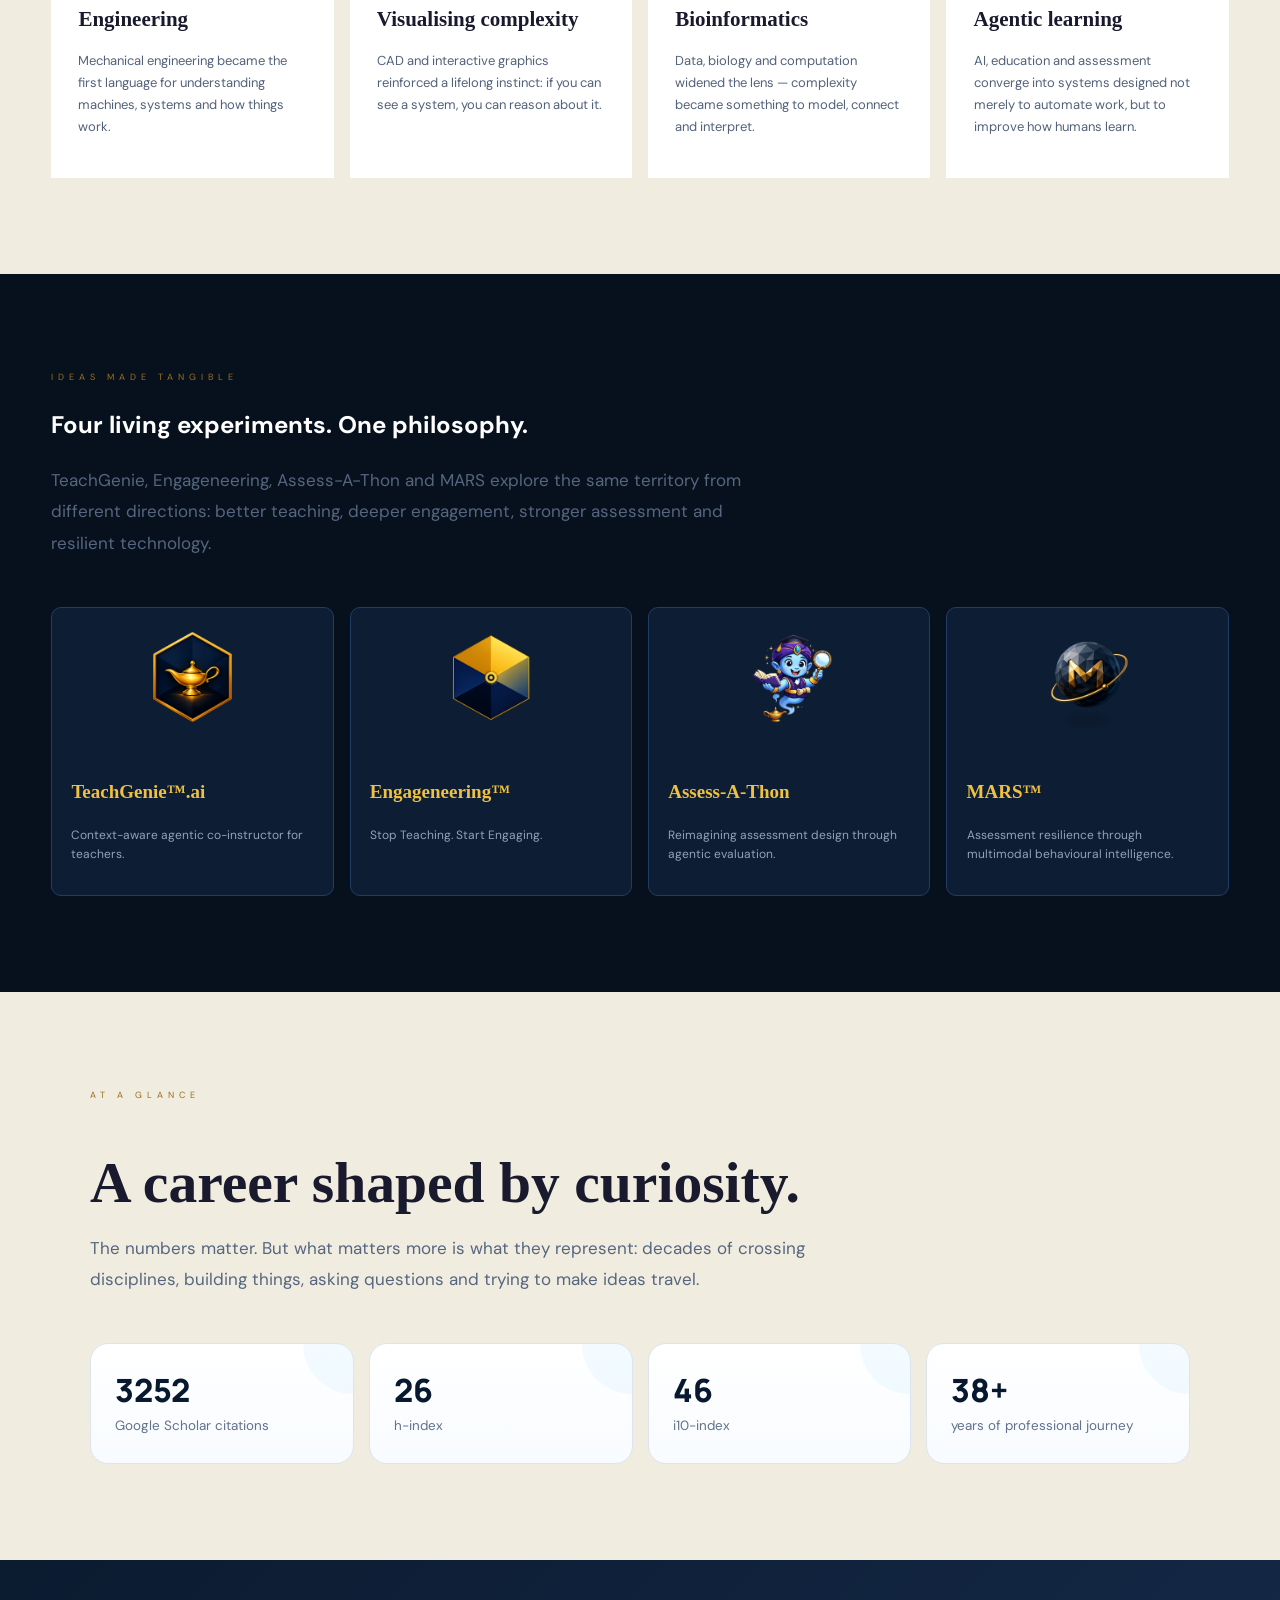
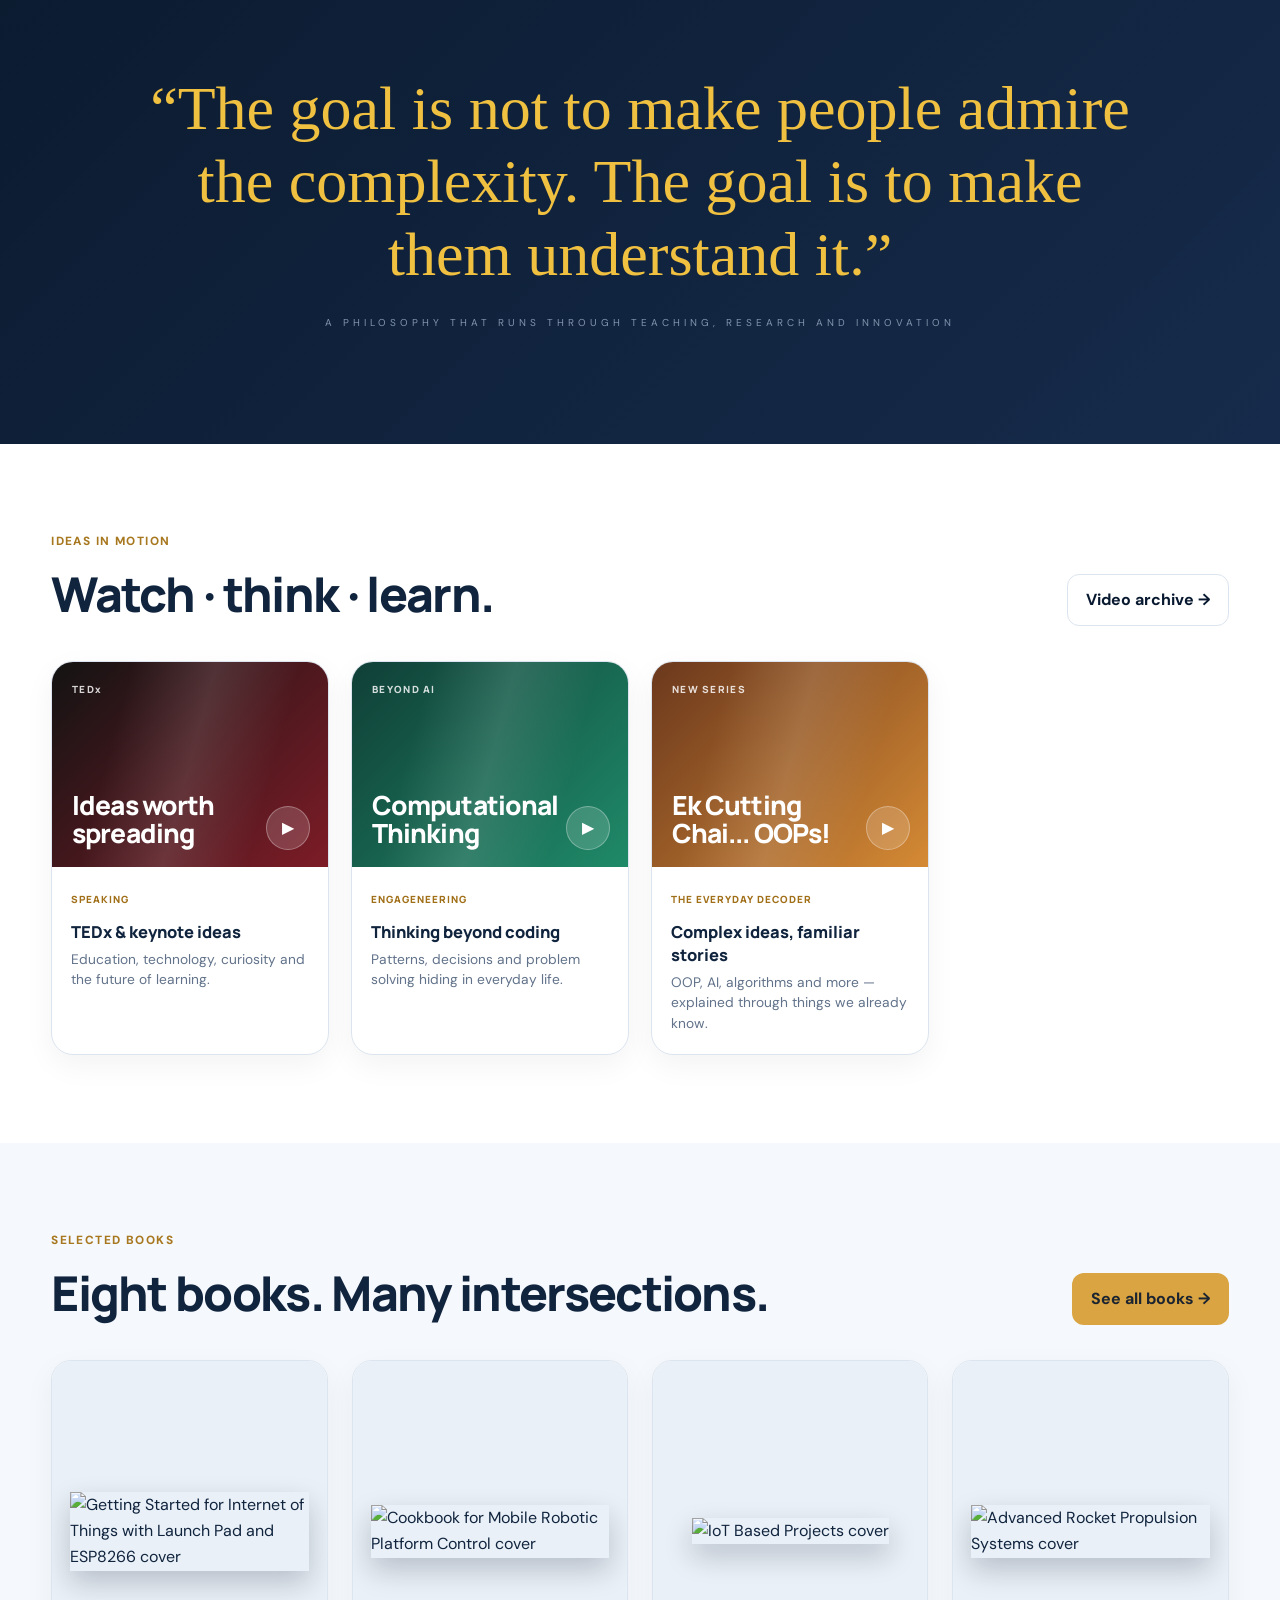
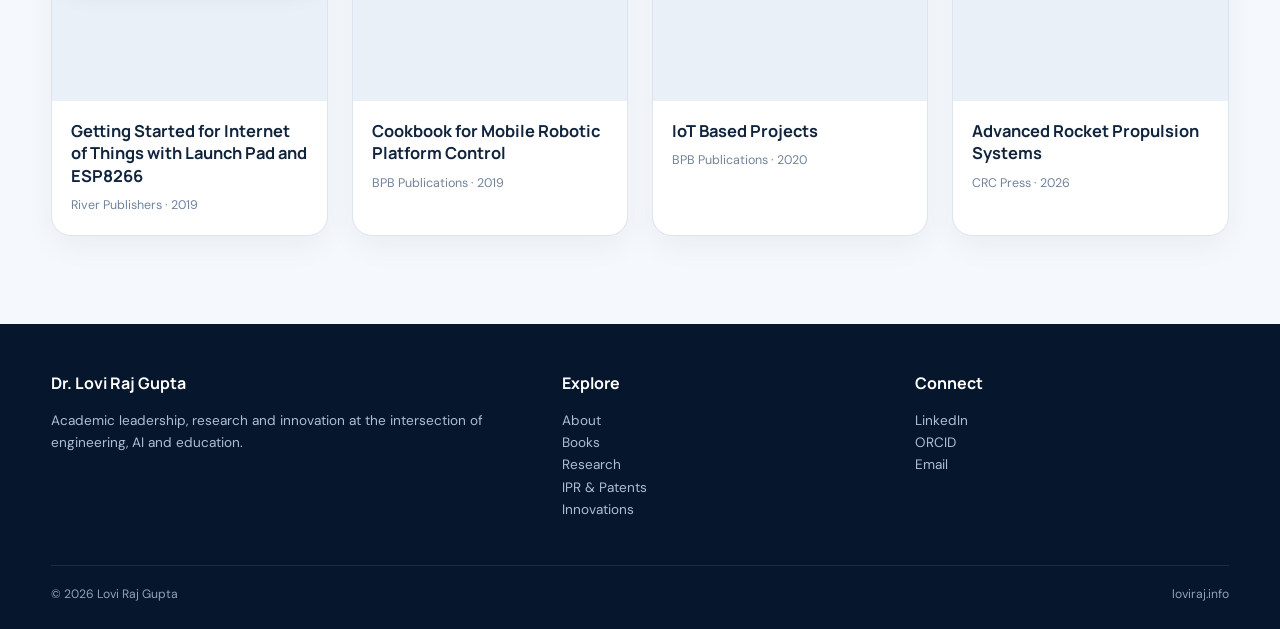
==== commit 35e60c23: "Updated index" ====
--- a/index.html
+++ b/index.html
@@ -1,26 +1,76 @@
-<!doctype html><html lang="en"><head><meta charset="utf-8"><meta name="viewport" content="width=device-width,initial-scale=1"><title>Dr. Lovi Raj Gupta | Academic Leader · Researcher · Innovator</title><meta name="description" content="Portfolio of Dr. Lovi Raj Gupta — academic leader, researcher, author and education-technology innovator."><link rel="icon" type="image/png" href="assets/LRG-FAVICON.png">
-<link rel="apple-touch-icon" href="assets/LRG-FAVICON.png">
-<link rel="stylesheet" href="styles.css"></head><body>
+<!doctype html>
+<html lang="en">
+<head>
+<meta charset="utf-8"><meta name="viewport" content="width=device-width,initial-scale=1">
+<title>Dr. Lovi Raj Gupta | Academic Leader · Researcher · Innovator</title>
+<meta name="description" content="Dr. Lovi Raj Gupta — academic leader, researcher, author and innovator. Engineering ideas, engagement and technology around one belief: make the complex understandable, useful and memorable.">
+<link rel="icon" type="image/png" href="assets/TG-CIRC-FAVICON.png"><link rel="apple-touch-icon" href="assets/TG-CIRC-FAVICON.png">
+<link rel="stylesheet" href="styles.css">
+<style>
+/* HOME — philosophy-led redesign inspired by the visual rhythm of Engageneering™ */
+.home-hero{min-height:calc(100vh - 70px);display:flex;align-items:center;position:relative;overflow:hidden;background:linear-gradient(135deg,#06101d,#0b1b30 48%,#061713);color:#fff}
+.home-hero:before{content:"";position:absolute;inset:0;background:radial-gradient(circle at 78% 35%,rgba(200,146,42,.15),transparent 32%),radial-gradient(circle at 15% 80%,rgba(28,158,117,.08),transparent 28%);pointer-events:none}
+.home-hero:after{content:"";position:absolute;inset:0;opacity:.055;background-image:linear-gradient(30deg,#d0a23a 12%,transparent 12.5%,transparent 87%,#d0a23a 87.5%,#d0a23a),linear-gradient(150deg,#d0a23a 12%,transparent 12.5%,transparent 87%,#d0a23a 87.5%,#d0a23a);background-size:54px 94px;pointer-events:none}
+.home-hero .container{position:relative;z-index:2}
+.philosophy-layout{display:grid;grid-template-columns:1.35fr .65fr;gap:5rem;align-items:center;padding:7rem 0 6rem}
+.ph-eyebrow{font-size:10px;letter-spacing:5px;text-transform:uppercase;color:#d6a93b;margin-bottom:1.6rem}
+.ph-title{font-family:Georgia,'Times New Roman',serif;font-size:clamp(45px,7vw,92px);line-height:.98;letter-spacing:-3px;margin:0;color:#fff;font-weight:600;max-width:900px}
+.ph-title em{font-style:normal;color:#f0c040}
+.ph-sub{font-size:clamp(17px,2vw,21px);line-height:1.75;color:#aab8cd;max-width:680px;margin:2rem 0 0}
+.ph-actions{display:flex;gap:1rem;flex-wrap:wrap;margin-top:2.2rem}
+.ph-portrait{justify-self:end;position:relative;text-align:center}
+.ph-portrait:before{content:"";position:absolute;width:330px;height:330px;border:1px solid rgba(200,146,42,.25);border-radius:50%;left:50%;top:50%;transform:translate(-50%,-50%);box-shadow:0 0 80px rgba(200,146,42,.08)}
+.ph-portrait img{position:relative;width:min(330px,72vw);height:min(330px,72vw);object-fit:cover;border-radius:50%;border:7px solid rgba(200,146,42,.32);box-shadow:0 25px 70px rgba(0,0,0,.4)}
+.ph-name{margin-top:1.5rem;font-family:Georgia,serif;font-size:22px;color:#f0c040}.ph-role{font-size:11px;letter-spacing:2px;color:#70839f;text-transform:uppercase;margin-top:.45rem}
+.hero-thought-column{max-width:760px}.hero-thought-carousel{width:min(680px,100%);margin:0}.hero-thought-carousel .thought-card{min-height:290px;padding:2.2rem 2.5rem 1.6rem;border-radius:18px;box-shadow:0 28px 70px rgba(0,0,0,.38);border-color:rgba(214,169,59,.48)}.hero-thought-carousel .thought-text{font-size:clamp(34px,5vw,66px);line-height:1.02;max-width:620px;letter-spacing:-1.5px}.hero-thought-carousel .thought-sub{font-size:14px;max-width:520px;margin-top:1.25rem}.hero-thought-carousel .thought-label{font-size:9px}.hero-thought-carousel .thought-controls{margin-top:2rem}.hero-signature{font-family:Georgia,serif;font-size:18px;line-height:1.5;color:#9aaac0;max-width:560px;margin:1.5rem 0 0}.thought-carousel{position:relative;width:min(390px,86vw);margin:2rem auto 0;text-align:left}.thought-card{position:relative;min-height:150px;padding:1.35rem 1.5rem 1.15rem;border:1px solid rgba(200,146,42,.34);border-radius:14px;background:linear-gradient(145deg,rgba(13,29,51,.96),rgba(7,17,30,.96));box-shadow:0 18px 45px rgba(0,0,0,.28);overflow:hidden}.thought-card:before{content:'“';position:absolute;right:12px;top:-18px;font:100px/1 Georgia,serif;color:rgba(240,192,64,.10)}.thought-label{display:block;font-size:8px;letter-spacing:3px;text-transform:uppercase;color:#d6a93b;margin-bottom:.7rem}.thought-text{position:relative;font-family:Georgia,serif;font-size:clamp(19px,2vw,25px);line-height:1.2;color:#fff;margin:0;max-width:330px}.thought-sub{font-size:11px;line-height:1.55;color:#8ea0b8;margin:.8rem 0 0;max-width:320px}.thought-controls{display:flex;align-items:center;justify-content:space-between;margin-top:.8rem}.thought-dots{display:flex;gap:6px}.thought-dot{width:6px;height:6px;border:0;border-radius:50%;padding:0;background:#53657d;cursor:pointer;transition:.25s}.thought-dot.active{width:20px;border-radius:6px;background:#d6a93b}.thought-arrow{border:1px solid rgba(200,146,42,.35);background:transparent;color:#d6a93b;border-radius:50%;width:28px;height:28px;cursor:pointer;font-size:13px;line-height:1}.thought-arrow:hover{background:#c8922a;color:#07111e}.thought-slide{display:none}.thought-slide.active{display:block;animation:thoughtIn .5s ease}@keyframes thoughtIn{from{opacity:0;transform:translateY(6px)}to{opacity:1;transform:translateY(0)}}
+@media(max-width:850px){.philosophy-layout{grid-template-columns:1fr;gap:3rem;text-align:center}.ph-sub{margin-left:auto;margin-right:auto}.ph-actions{justify-content:center}.ph-portrait{justify-self:center}.thought-carousel{text-align:left}}
+.ideology{padding:6rem 0}.ideology.dark{background:#07111e;color:#fff}.ideology.light{background:#f0ece0;color:#1a1a2e}.ideology .container{max-width:1100px}.ideology-head{max-width:760px;margin-bottom:3rem}.ideology-kicker{font-size:9px;letter-spacing:5px;text-transform:uppercase;color:#9b6f1e;margin-bottom:.8rem}.dark .ideology-kicker{color:#d3a536}.ideology h2{font-family:Georgia,serif;font-size:clamp(32px,4.5vw,58px);line-height:1.12;margin-bottom:1rem;font-weight:600}.ideology-intro{font-size:17px;line-height:1.85;max-width:720px;color:#56667f}.dark .ideology-intro{color:#91a2ba}
+.credo-grid{display:grid;grid-template-columns:repeat(3,1fr);gap:1.2rem}.credo-card{padding:2rem;border-radius:10px;min-height:230px;display:flex;flex-direction:column;justify-content:space-between;transition:.3s}.credo-card:hover{transform:translateY(-6px)}.credo-card.navy{background:#0d1d33;border:1px solid #203d68}.credo-card.gold{background:#c8922a;color:#091321}.credo-card.cream{background:#fff;border:1px solid #ddd5c3;box-shadow:0 8px 30px rgba(0,0,0,.06)}.credo-no{font-size:9px;letter-spacing:3px;opacity:.6}.credo-card h3{font-family:Georgia,serif;font-size:27px;line-height:1.15;margin:1.5rem 0 .7rem}.credo-card p{font-size:14px;line-height:1.7;opacity:.82}
+.metaphor-section{background:#0b1624;padding:6rem 0;color:#fff}.metaphor-grid{display:grid;grid-template-columns:1fr 1fr;gap:1.4rem;margin-top:3rem}.metaphor{padding:2.2rem;border-radius:12px;background:#0f2037;border:1px solid #1f3d68;position:relative;overflow:hidden}.metaphor:after{content:"";position:absolute;width:180px;height:180px;border:1px solid rgba(200,146,42,.12);border-radius:50%;right:-70px;bottom:-70px}.metaphor .object{font-size:10px;letter-spacing:3px;color:#c8922a;text-transform:uppercase}.metaphor h3{font-family:Georgia,serif;font-size:27px;color:#f0c040;margin:.7rem 0}.metaphor p{font-size:15px;line-height:1.8;color:#9bacbf}.metaphor strong{color:#fff}
+.trajectory{padding:6rem 0;background:#f0ece0}.trajectory-grid{display:grid;grid-template-columns:repeat(4,1fr);gap:1rem;margin-top:3rem}.trajectory-card{background:#fff;border-top:3px solid #c8922a;padding:1.7rem;min-height:180px}.trajectory-card .year{font-size:9px;letter-spacing:3px;color:#9b6f1e}.trajectory-card h3{font-family:Georgia,serif;color:#1a1a2e;font-size:21px;margin:.8rem 0}.trajectory-card p{font-size:13px;line-height:1.7;color:#53617a}
+.venture-section{padding:6rem 0;background:#07111e;color:#fff}.venture-grid{display:grid;grid-template-columns:repeat(4,1fr);gap:1rem;margin-top:3rem}.venture{background:#0d1d33;border:1px solid #203d68;border-radius:10px;padding:1.2rem;text-decoration:none;color:#fff;transition:.3s}.venture:hover{transform:translateY(-5px);border-color:#c8922a}.venture img{width:100%;height:105px;object-fit:contain;margin-bottom:1rem}.venture h3{font-family:Georgia,serif;color:#f0c040;font-size:19px}.venture p{font-size:12px;color:#91a2ba;line-height:1.6;margin-top:.35rem}
+.home-quote{padding:7rem 1.5rem;text-align:center;background:linear-gradient(135deg,#0b1b30,#162b4b);color:#fff}.home-quote blockquote{font-family:Georgia,serif;font-size:clamp(30px,5vw,62px);line-height:1.18;max-width:1000px;margin:0 auto;color:#f0c040}.home-quote cite{display:block;font-size:10px;letter-spacing:4px;color:#8294ae;text-transform:uppercase;margin-top:1.5rem;font-style:normal}
+@media(max-width:800px){.philosophy-layout{grid-template-columns:1fr;gap:3rem;padding:5rem 0}.ph-portrait{justify-self:center}.credo-grid,.metaphor-grid{grid-template-columns:1fr}.trajectory-grid,.venture-grid{grid-template-columns:1fr 1fr}.ph-title{letter-spacing:-1.5px}.ideology,.metaphor-section,.trajectory,.venture-section{padding:4.5rem 0}}
+@media(max-width:520px){.trajectory-grid,.venture-grid{grid-template-columns:1fr}.ph-actions{flex-direction:column;align-items:flex-start}.ph-portrait img{width:260px;height:260px}}
+</style>
+</head>
+<body>
 <div class="topbar"><div class="container"><span>Pro Vice-Chancellor · Lovely Professional University</span><span><a href="mailto:loviraj@gmail.com">loviraj@gmail.com</a> · <a href="tel:+919872225323">+91 98722 25323</a></span></div></div>
-<header class="nav"><div class="container nav-inner"><a class="brand" href="index.html"><span class="brand-photo"><img src="assets/lovi-raj-gupta.png" alt="Dr. Lovi Raj Gupta" loading="eager"></span><span>Lovi Raj Gupta<small>Academic Leadership · Research · Innovation</small></span></a><button class="menu-toggle" aria-label="Open menu">☰</button><nav class="menu"><a href="index.html">Home</a><a href="about.html">About</a><a href="books.html">Books</a><a href="research.html">Research</a><a href="patents.html">IPR & Patents</a><a href="innovations.html">Innovations</a><a href="videos.html">Videos</a><a href="journey.html">Journey</a><a href="contact.html">Contact</a></nav></div></header><main>
-<section class="hero hero-v2"><div class="hero-orbit orbit-one"></div><div class="hero-orbit orbit-two"></div><div class="container hero-grid"><div class="fade-up hero-copy"><div class="eyebrow">Academic Leader · Researcher · Innovator · TEDx Speaker</div><h1>Making the <em>complex</em> feel wonderfully simple.</h1><p class="lead">Dr. Lovi Raj Gupta works where engineering, education, AI and human curiosity meet — turning difficult ideas into systems, stories and experiences people can understand.</p><div class="hero-actions"><a class="btn btn-primary" href="about.html">Explore the journey →</a><a class="btn btn-ghost" href="videos.html">Watch & learn</a></div><div class="hero-proof"><span><b>120+</b> research articles</span><span><b>58</b> grants listed</span><span><b>8</b> books</span></div></div><aside class="hero-profile fade-up"><div class="portrait-ring"><img src="assets/lovi-raj-gupta.png" alt="Portrait of Dr. Lovi Raj Gupta"></div><div class="profile-name">Dr. Lovi Raj Gupta</div><div class="profile-role">Ph.D. · Bioinformatics<br>Pro Vice-Chancellor · LPU</div><div class="profile-links"><a href="https://in.linkedin.com/in/loviraj" target="_blank" rel="noopener">LinkedIn</a><a href="https://orcid.org/0000-0003-3474-0667" target="_blank" rel="noopener">ORCID</a></div></aside></div></section>
+<header class="nav"><div class="container nav-inner"><a class="brand" href="index.html"><span class="brand-photo"><img src="assets/lovi-raj-gupta.png" alt="Dr. Lovi Raj Gupta"></span><span>Lovi Raj Gupta<small>Academic Leadership · Research · Innovation</small></span></a><button class="menu-toggle" aria-label="Open menu">☰</button><nav class="menu"><a href="index.html">Home</a><a href="about.html">About</a><a href="books.html">Books</a><a href="research.html">Research</a><a href="patents.html">IPR & Patents</a><a href="innovations.html">Innovations</a><a href="videos.html">Videos</a><a href="journey.html">Journey</a><a href="contact.html">Contact</a></nav></div></header>
+<main>
+<section class="home-hero"><div class="container philosophy-layout">
+<div class="hero-thought-column"><div class="ph-eyebrow">Academic Leader · Researcher · Innovator · Teacher</div>
+<div class="thought-carousel hero-thought-carousel" aria-label="Lovi Raj Gupta's guiding thoughts">
+  <div class="thought-card">
+    <div class="thought-slide active"><span class="thought-label">A belief that became an ideology</span><p class="thought-text">Stop Teaching. Start Engaging.</p><p class="thought-sub">Learning begins when attention turns into participation.</p></div>
+    <div class="thought-slide"><span class="thought-label">A way of explaining</span><p class="thought-text">Explain the difficult through the familiar.</p><p class="thought-sub">Find the doorway people already know, then open it to a new idea.</p></div>
+    <div class="thought-slide"><span class="thought-label">A philosophy of learning</span><p class="thought-text">Curiosity is the Curriculum.</p><p class="thought-sub">The right question can become the beginning of the lesson.</p></div>
+    <div class="thought-slide"><span class="thought-label">A design principle</span><p class="thought-text">Turn Attention into Intention.</p><p class="thought-sub">Do not merely capture attention. Give it somewhere meaningful to go.</p></div>
+    <div class="thought-slide"><span class="thought-label">An innovation instinct</span><p class="thought-text">Make the idea stick.</p><p class="thought-sub">Use stories, metaphors and experiences as anchors for understanding.</p></div>
+    <div class="thought-controls"><div class="thought-dots" role="tablist" aria-label="Thoughts"><button class="thought-dot active" type="button" aria-label="Thought 1"></button><button class="thought-dot" type="button" aria-label="Thought 2"></button><button class="thought-dot" type="button" aria-label="Thought 3"></button><button class="thought-dot" type="button" aria-label="Thought 4"></button><button class="thought-dot" type="button" aria-label="Thought 5"></button></div><button class="thought-arrow" type="button" aria-label="Next thought">→</button></div>
+  </div>
+</div>
+<p class="hero-signature">Ideas are meant to be understood, experienced and remembered.</p><div class="ph-actions"><a class="btn btn-primary" href="about.html">Explore the journey →</a><a class="btn btn-ghost" href="videos.html">Watch the ideas in action</a></div></div>
+<aside class="ph-portrait"><img src="assets/lovi-raj-gupta.png" alt="Dr. Lovi Raj Gupta"><div class="ph-name">Dr. Lovi Raj Gupta</div><div class="ph-role">Ph.D. · Bioinformatics · Pro Vice-Chancellor · LPU</div></aside>
+</div></section>
 
-<section class="section brand-stage"><div class="container"><div class="section-head compact"><div><div class="kicker">Ideas that became identities</div><h2>Four ventures. One philosophy.</h2></div><p>Learning becomes memorable when technology, curiosity and human context work together.</p></div><div class="brand-rail logo-rail">
-<a class="brand-tile logo-tile teach" href="innovations.html"><span class="logo-box"><img src="assets/teachgenie.png" alt="TeachGenie logo"></span><span><b>TeachGenie™.ai</b><small>AI Teaching Co-Instructor</small></span></a>
-<a class="brand-tile logo-tile mars" href="patents.html"><span class="logo-box"><img src="assets/mars.png" alt="MARS logo"></span><span><b>MARS™</b><small>Resilient Digital Assessment</small></span></a>
-<a class="brand-tile logo-tile engage" href="innovations.html"><span class="logo-box"><img src="assets/engageneering.png" alt="Engageneering logo"></span><span><b>Engageneering™</b><small>Engineer the Engagement</small></span></a>
-<a class="brand-tile logo-tile assess" href="innovations.html"><span class="logo-box"><img src="assets/assess-a-thon.png" alt="Assess-A-Thon logo"></span><span><b>Assess-A-Thon</b><small>AI-Evaluated Assessment Design</small></span></a>
-</div></div></section>
+<section class="ideology dark"><div class="container"><div class="ideology-head"><div class="ideology-kicker">The ideas behind the work</div><h2>My work is not a collection of projects. It is a collection of beliefs.</h2><p class="ideology-intro">Across engineering, education, AI, assessment and innovation, I keep returning to the same question: <strong>How can we make an idea easier to enter, harder to forget and more useful to apply?</strong></p></div><div class="credo-grid"><article class="credo-card navy"><span class="credo-no">01 · EXPLAIN</span><div><h3>Explain the difficult through the familiar.</h3><p>A chai stall can explain OOP. A classroom can explain systems. A traffic jam can explain algorithms. The metaphor is not decoration; it is the bridge.</p></div></article><article class="credo-card gold"><span class="credo-no">02 · ENGAGE</span><div><h3>Stop Teaching. Start Engaging.</h3><p>Attention cannot be demanded into existence. Curiosity has to be designed, participation has to be invited, and learning has to become an experience.</p></div></article><article class="credo-card cream"><span class="credo-no">03 · REMEMBER</span><div><h3>Make the idea stick.</h3><p>When an abstract concept becomes a picture, story, object or experience, knowledge gets an anchor. Good teaching creates that anchor.</p></div></article></div></div></section>
 
-<section class="section"><div class="container"><div class="section-head"><div><div class="kicker">At a glance</div><h2>A career shaped by curiosity.</h2></div><p>From mechanical engineering and CAD to bioinformatics, IoT, AI, generative AI and agentic systems, the journey has stayed deliberately multidisciplinary.</p></div><div class="metrics metrics-lift"><div class="metric"><strong>3252</strong><span>Google Scholar citations in supplied bio-data</span></div><div class="metric"><strong>26</strong><span>h-index</span></div><div class="metric"><strong>46</strong><span>i10-index</span></div><div class="metric"><strong>38+ yrs</strong><span>professional journey since 1987</span></div></div></div></section>
+<section class="metaphor-section"><div class="container"><div class="ideology-head"><div class="ideology-kicker">Everyday things. Hidden ideas.</div><h2>Look closely. The ordinary is full of theory.</h2><p class="ideology-intro">I often start with something people already understand — then use it as a doorway into something they thought they did not.</p></div><div class="metaphor-grid"><article class="metaphor"><div class="object">A cup of chai</div><h3>Objects → Classes → Objects</h3><p>A chai stall has ingredients, states, actions and customers. Suddenly <strong>attributes, methods and objects</strong> stop being textbook vocabulary and become something you can point at.</p></article><article class="metaphor"><div class="object">A classroom</div><h3>Attention → Intention → Engagement</h3><p>A teacher is not competing merely for silence. The real challenge is to turn attention into <strong>intention</strong> — the learner choosing to participate.</p></article><article class="metaphor"><div class="object">A traffic junction</div><h3>Rules → Decisions → Algorithms</h3><p>Signals, queues, priorities and exceptions are already around us. Computational thinking begins when we learn to <strong>see the pattern before writing the code</strong>.</p></article><article class="metaphor"><div class="object">A question</div><h3>Curiosity → Inquiry → Learning</h3><p>The answer closes a loop. The right question opens one. <strong>Curiosity is the curriculum</strong> when learning starts with the desire to know.</p></article></div></div></section>
 
-<section class="section alt"><div class="container"><div class="section-head"><div><div class="kicker">The signature style</div><h2>Explain the difficult through the familiar.</h2></div><p>The same instinct appears in teaching, research, innovation and public-facing learning content.</p></div><div class="story-grid"><article class="story-card dark"><span class="story-no">01</span><h3>Take an everyday thing.</h3><p>A cup of chai. A mobile phone. A classroom. A traffic jam.</p></article><article class="story-card gold"><span class="story-no">02</span><h3>Find the hidden idea.</h3><p>Objects become classes. Routines become algorithms. Engagement becomes an engineered outcome.</p></article><article class="story-card light"><span class="story-no">03</span><h3>Make the idea stick.</h3><p>Turn abstraction into a picture, a story, a system or an experience worth remembering.</p></article></div></div></section>
+<section class="trajectory"><div class="container"><div class="ideology-head"><div class="ideology-kicker">A multidisciplinary journey</div><h2>Different fields. One recurring instinct.</h2><p class="ideology-intro">Mechanical engineering, CAD, bioinformatics, IoT, robotics, AI, generative AI and agentic systems may look like separate chapters. I see them as different ways of solving the same problem: understand complexity, then make it useful.</p></div><div class="trajectory-grid"><article class="trajectory-card"><div class="year">1987 →</div><h3>Engineering</h3><p>Mechanical engineering became the first language for understanding machines, systems and how things work.</p></article><article class="trajectory-card"><div class="year">1993 →</div><h3>Visualising complexity</h3><p>CAD and interactive graphics reinforced a lifelong instinct: if you can see a system, you can reason about it.</p></article><article class="trajectory-card"><div class="year">2005 →</div><h3>Bioinformatics</h3><p>Data, biology and computation widened the lens — complexity became something to model, connect and interpret.</p></article><article class="trajectory-card"><div class="year">NOW</div><h3>Agentic learning</h3><p>AI, education and assessment converge into systems designed not merely to automate work, but to improve how humans learn.</p></article></div></div></section>
 
-<section class="section"><div class="container"><div class="section-head"><div><div class="kicker">Patent trail</div><h2>Ideas with an auditable footprint.</h2></div><p>Selected public patent records provide an independent trail beyond the portfolio narrative.</p></div><div class="patent-feature"><div class="patent-sheet"><div class="patent-stamp">PATENT<br>RECORD</div><div class="patent-lines"><i></i><i></i><i></i><i></i><i></i></div><div class="patent-code">AU2021104999A4</div></div><div><span class="eyebrow light-eyebrow">Public repository</span><h3>A real-time road temperature monitoring system in a hilly area</h3><p>Google Patents records Lovi Raj Gupta among the inventors and shows the Australian application as granted on 14 April 2022.</p><div class="link-row"><a class="btn btn-primary" href="https://patents.google.com/patent/AU2021104999A4/en" target="_blank" rel="noopener">View patent record ↗</a><a class="text-link" href="patents.html">Explore IPR portfolio →</a></div></div></div></div></section>
+<section class="venture-section"><div class="container"><div class="ideology-head"><div class="ideology-kicker">Ideas made tangible</div><h2>Four living experiments. One philosophy.</h2><p class="ideology-intro">TeachGenie, Engageneering, Assess-A-Thon and MARS explore the same territory from different directions: better teaching, deeper engagement, stronger assessment and resilient technology.</p></div><div class="venture-grid"><a class="venture" href="innovations.html"><img src="assets/teachgenie.png" alt="TeachGenie"><h3>TeachGenie™.ai</h3><p>Context-aware agentic co-instructor for teachers.</p></a><a class="venture" href="innovations.html"><img src="assets/engageneering.png" alt="Engageneering"><h3>Engageneering™</h3><p>Stop Teaching. Start Engaging.</p></a><a class="venture" href="innovations.html"><img src="assets/assess-a-thon.png" alt="Assess-A-Thon"><h3>Assess-A-Thon</h3><p>Reimagining assessment design through agentic evaluation.</p></a><a class="venture" href="patents.html"><img src="assets/mars.png" alt="MARS"><h3>MARS™</h3><p>Assessment resilience through multimodal behavioural intelligence.</p></a></div></div></section>
 
-<section class="section alt"><div class="container"><div class="section-head"><div><div class="kicker">Watch · think · learn</div><h2>Ideas in motion.</h2></div><a class="btn btn-ghost-dark" href="videos.html">Video archive →</a></div><div class="video-grid mini"><a class="video-card" href="videos.html"><div class="video-thumb thumb-tedx"><span>TEDx</span><b>Ideas worth<br>spreading</b><i>▶</i></div><div class="video-body"><span class="video-type">Speaking</span><h3>TEDx & keynote ideas</h3><p>Education, technology, curiosity and the future of learning.</p></div></a><a class="video-card" href="https://www.linkedin.com/posts/scselpu_edtech-gamification-genzlearning-activity-7330574177642401792-h8aI" target="_blank" rel="noopener"><div class="video-thumb thumb-ai"><span>GEN AI</span><b>Gamification<br>meets learning</b><i>▶</i></div><div class="video-body"><span class="video-type">LPU conversation</span><h3>Generative AI + Gamification</h3><p>How technology can reshape the classroom experience.</p></div></a><a class="video-card" href="https://www.linkedin.com/posts/loviraj_computationalthinking-cbse-education-activity-7473228331186995200-RS__" target="_blank" rel="noopener"><div class="video-thumb thumb-thinking"><span>BEYOND AI</span><b>Computational<br>Thinking</b><i>▶</i></div><div class="video-body"><span class="video-type">Engageneering</span><h3>Thinking beyond coding</h3><p>Patterns, decisions and problem solving hiding in everyday life.</p></div></a><a class="video-card" href="videos.html"><div class="video-thumb thumb-chai"><span>NEW SERIES</span><b>Ek Cutting<br>Chai... OOPs!</b><i>▶</i></div><div class="video-body"><span class="video-type">Upcoming</span><h3>Complex ideas, familiar stories</h3><p>OOP, AI, algorithms and more — explained through things we already know.</p></div></a></div></div></section>
+<section class="ideology light"><div class="container"><div class="ideology-head"><div class="ideology-kicker">At a glance</div><h2>A career shaped by curiosity.</h2><p class="ideology-intro">The numbers matter. But what matters more is what they represent: decades of crossing disciplines, building things, asking questions and trying to make ideas travel.</p></div><div class="metrics metrics-lift"><div class="metric"><strong>3252</strong><span>Google Scholar citations</span></div><div class="metric"><strong>26</strong><span>h-index</span></div><div class="metric"><strong>46</strong><span>i10-index</span></div><div class="metric"><strong>38+</strong><span>years of professional journey</span></div></div></div></section>
 
-<section class="section logo-showcase"><div class="container"><div class="section-head compact"><div><div class="kicker">Built around ideas</div><h2>A portfolio of living experiments.</h2></div><p>Four initiatives that bring together teaching, engagement, assessment and resilient technology.</p></div><div class="logo-showcase-grid"><div><img src="assets/teachgenie.png" alt="TeachGenie"></div><div><img src="assets/mars.png" alt="MARS"></div><div><img src="assets/engageneering.png" alt="Engageneering"></div><div><img src="assets/assess-a-thon.png" alt="Assess-A-Thon"></div></div></div></section>
+<section class="home-quote"><blockquote>“The goal is not to make people admire the complexity. The goal is to make them understand it.”</blockquote><cite>A philosophy that runs through teaching, research and innovation</cite></section>
+
+<section class="section alt"><div class="container"><div class="section-head"><div><div class="kicker">Ideas in motion</div><h2>Watch · think · learn.</h2></div><a class="btn btn-ghost-dark" href="videos.html">Video archive →</a></div><div class="video-grid mini"><a class="video-card" href="videos.html"><div class="video-thumb thumb-tedx"><span>TEDx</span><b>Ideas worth<br>spreading</b><i>▶</i></div><div class="video-body"><span class="video-type">Speaking</span><h3>TEDx & keynote ideas</h3><p>Education, technology, curiosity and the future of learning.</p></div></a><a class="video-card" href="https://www.linkedin.com/posts/loviraj_computationalthinking-cbse-education-activity-7473228331186995200-RS__" target="_blank" rel="noopener"><div class="video-thumb thumb-thinking"><span>BEYOND AI</span><b>Computational<br>Thinking</b><i>▶</i></div><div class="video-body"><span class="video-type">Engageneering</span><h3>Thinking beyond coding</h3><p>Patterns, decisions and problem solving hiding in everyday life.</p></div></a><a class="video-card" href="videos.html"><div class="video-thumb thumb-chai"><span>NEW SERIES</span><b>Ek Cutting<br>Chai... OOPs!</b><i>▶</i></div><div class="video-body"><span class="video-type">The Everyday Decoder</span><h3>Complex ideas, familiar stories</h3><p>OOP, AI, algorithms and more — explained through things we already know.</p></div></a></div></div></section>
+
 <section class="section"><div class="container"><div class="section-head"><div><div class="kicker">Selected books</div><h2>Eight books. Many intersections.</h2></div><a class="btn btn-primary" href="books.html">See all books →</a></div><div class="book-grid"><article class="book-card"><div class="cover-wrap"><img src="https://www.riverpublishers.com/admin/books_images/optimize_img/O5j1w8YFIrlN7yrUYHl9.jpg" alt="Getting Started for Internet of Things with Launch Pad and ESP8266 cover"></div><div class="book-body"><h3>Getting Started for Internet of Things with Launch Pad and ESP8266</h3><div class="book-meta">River Publishers · 2019</div></div></article><article class="book-card"><div class="cover-wrap"><img src="https://in.bpbonline.com/cdn/shop/products/Cook_Book_for_Internet_of_Things_and_Ti_Launch_Pad_Based_Mobile_Robotic_Platform_Control.jpg?v=1755672633&width=658" alt="Cookbook for Mobile Robotic Platform Control cover"></div><div class="book-body"><h3>Cookbook for Mobile Robotic Platform Control</h3><div class="book-meta">BPB Publications · 2019</div></div></article><article class="book-card"><div class="cover-wrap"><img src="https://in.bpbonline.com/cdn/shop/products/193_Epub.jpg?v=1755672693&width=600" alt="IoT Based Projects cover"></div><div class="book-body"><h3>IoT Based Projects</h3><div class="book-meta">BPB Publications · 2020</div></div></article><article class="book-card"><div class="cover-wrap"><img src="https://books.google.com/books/content?id=IQHd0QEACAAJ&printsec=frontcover&img=1&zoom=1&source=gbs_api" alt="Advanced Rocket Propulsion Systems cover"></div><div class="book-body"><h3>Advanced Rocket Propulsion Systems</h3><div class="book-meta">CRC Press · 2026</div></div></article></div></div></section>
 </main>
-<footer class="footer"><div class="container"><div class="footer-grid"><div><h3>Dr. Lovi Raj Gupta</h3><p>Academic leadership, research and innovation at the intersection of engineering, AI and education.</p></div><div><h3>Explore</h3><p><a href="books.html">Books</a><br><a href="research.html">Research</a><br><a href="patents.html">IPR & Patents</a><br><a href="videos.html">Videos</a></p></div><div><h3>Connect</h3><p><a href="https://in.linkedin.com/in/loviraj" target="_blank" rel="noopener">LinkedIn</a><br><a href="https://orcid.org/0000-0003-3474-0667" target="_blank" rel="noopener">ORCID</a><br><a href="mailto:loviraj@gmail.com">Email</a></p></div></div><div class="footer-bottom"><span>© <span data-year></span> Lovi Raj Gupta</span><span>loviraj.info</span></div></div></footer><script src="script.js"></script></body></html>+<footer class="footer"><div class="container"><div class="footer-grid"><div><h3>Dr. Lovi Raj Gupta</h3><p>Academic leadership, research and innovation at the intersection of engineering, AI and education.</p></div><div><h3>Explore</h3><p><a href="about.html">About</a><br><a href="books.html">Books</a><br><a href="research.html">Research</a><br><a href="patents.html">IPR & Patents</a><br><a href="innovations.html">Innovations</a></p></div><div><h3>Connect</h3><p><a href="https://in.linkedin.com/in/loviraj" target="_blank" rel="noopener">LinkedIn</a><br><a href="https://orcid.org/0000-0003-3474-0667" target="_blank" rel="noopener">ORCID</a><br><a href="mailto:loviraj@gmail.com">Email</a></p></div></div><div class="footer-bottom"><span>© <span data-year></span> Lovi Raj Gupta</span><span>loviraj.info</span></div></div></footer>
+<script src="script.js"></script>
+<script>(function(){const slides=[...document.querySelectorAll('.thought-slide')],dots=[...document.querySelectorAll('.thought-dot')],next=document.querySelector('.thought-arrow');if(!slides.length)return;let current=0,timer;function show(i){current=(i+slides.length)%slides.length;slides.forEach((s,n)=>s.classList.toggle('active',n===current));dots.forEach((d,n)=>d.classList.toggle('active',n===current));}function restart(){clearInterval(timer);timer=setInterval(()=>show(current+1),6500);}dots.forEach((d,n)=>d.addEventListener('click',()=>{show(n);restart();}));next?.addEventListener('click',()=>{show(current+1);restart();});restart();})();</script>
+</body></html>
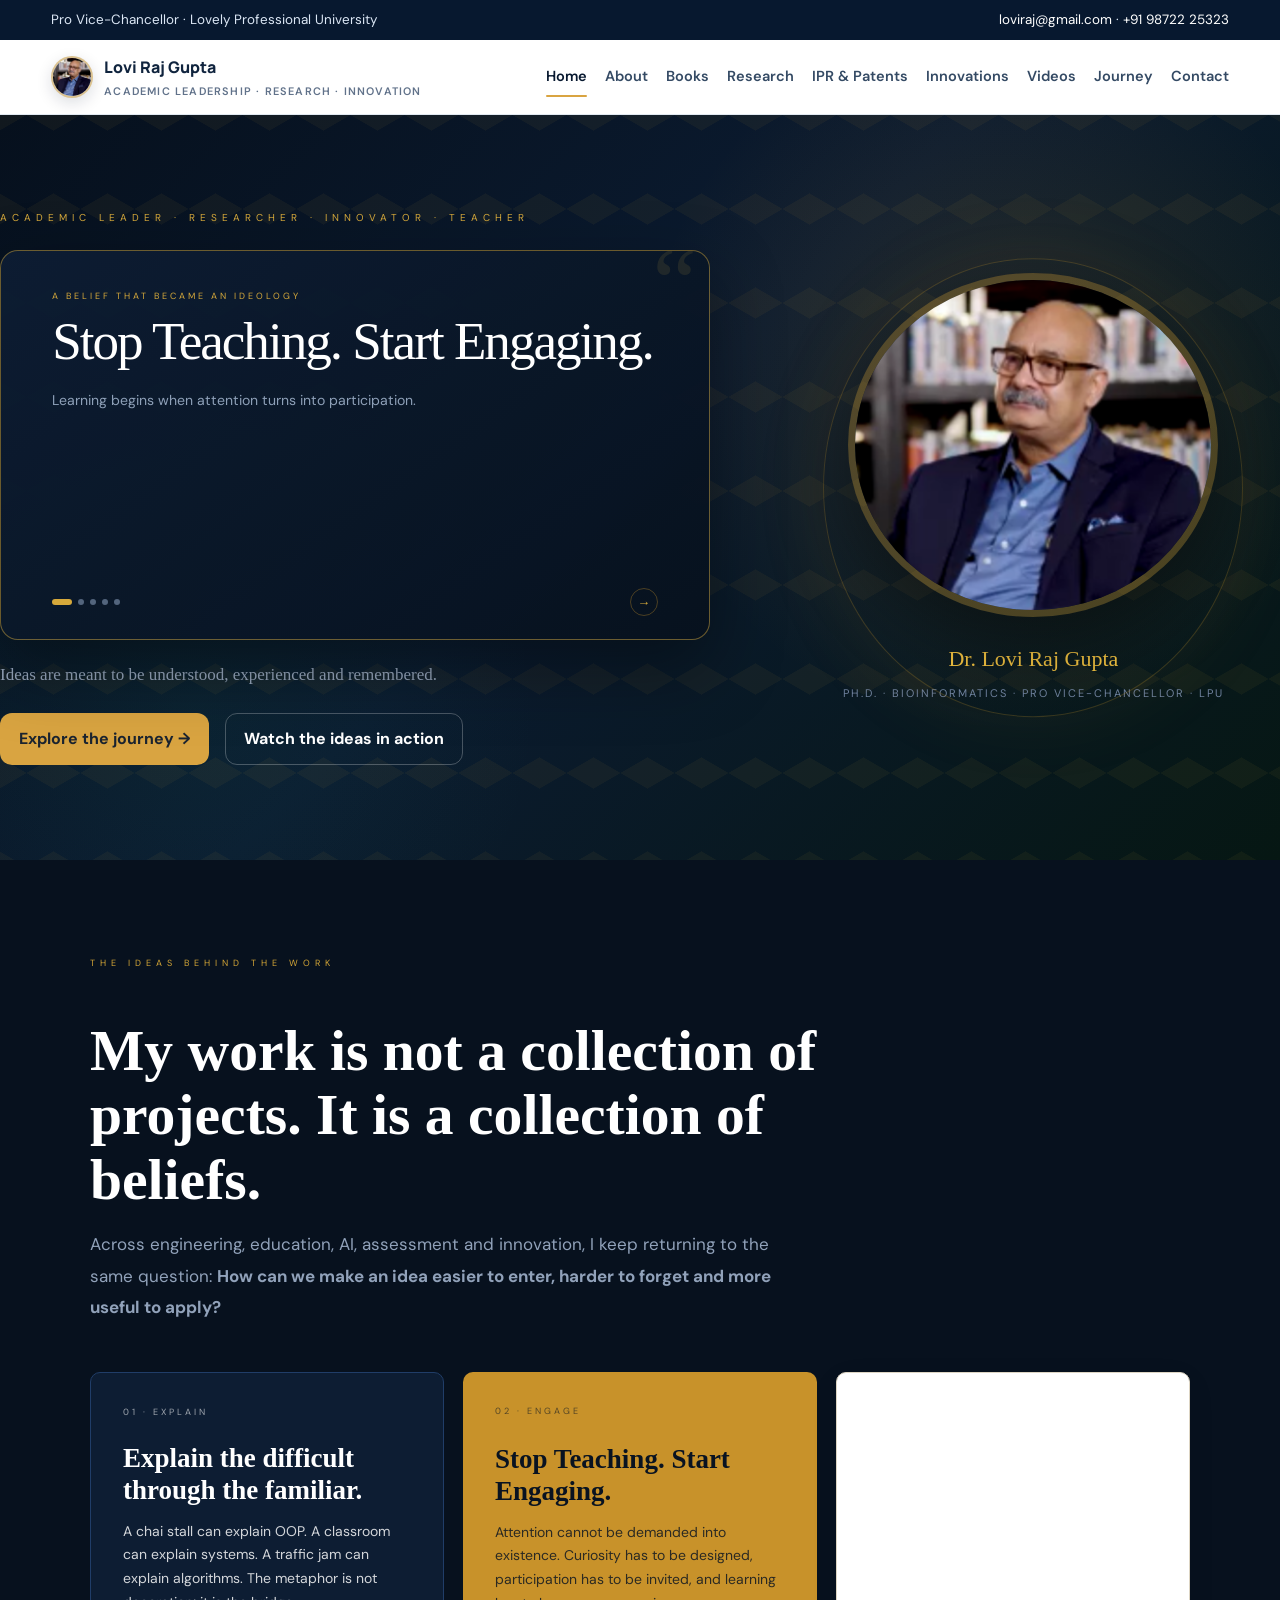
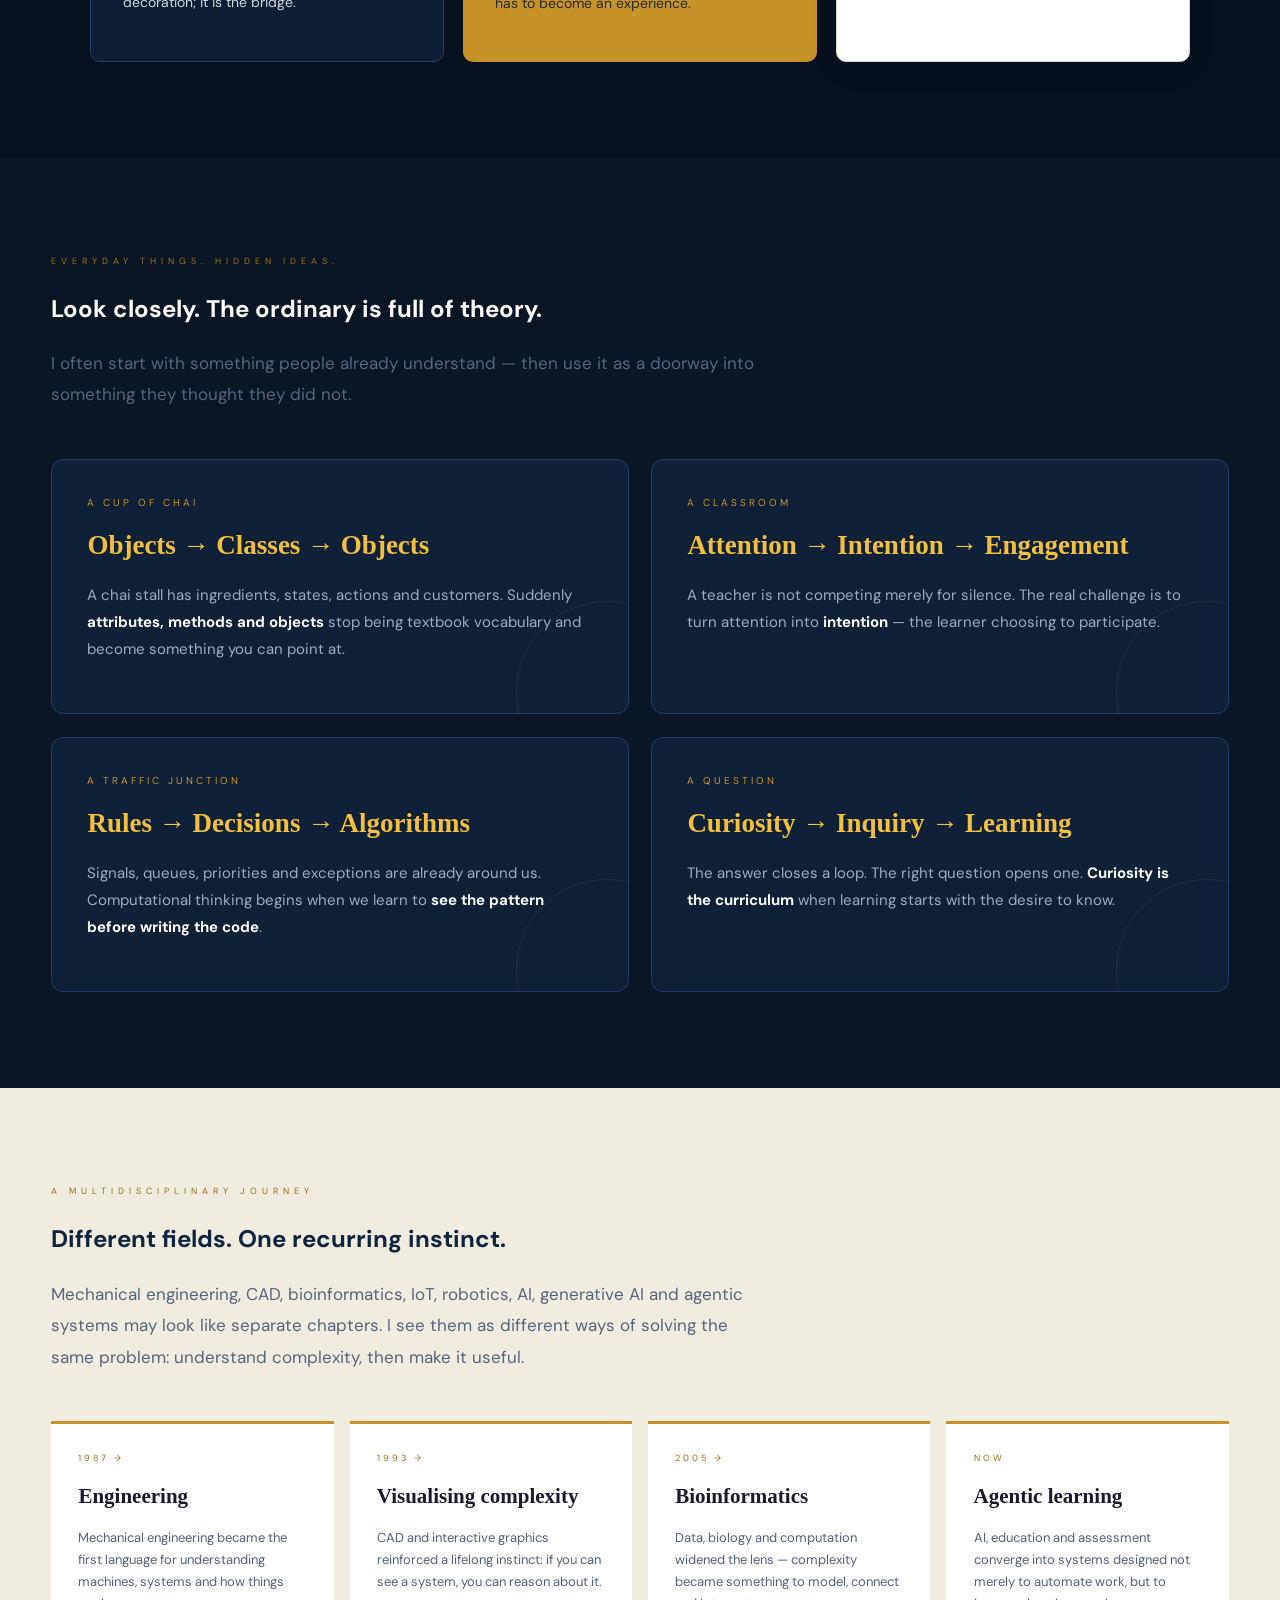
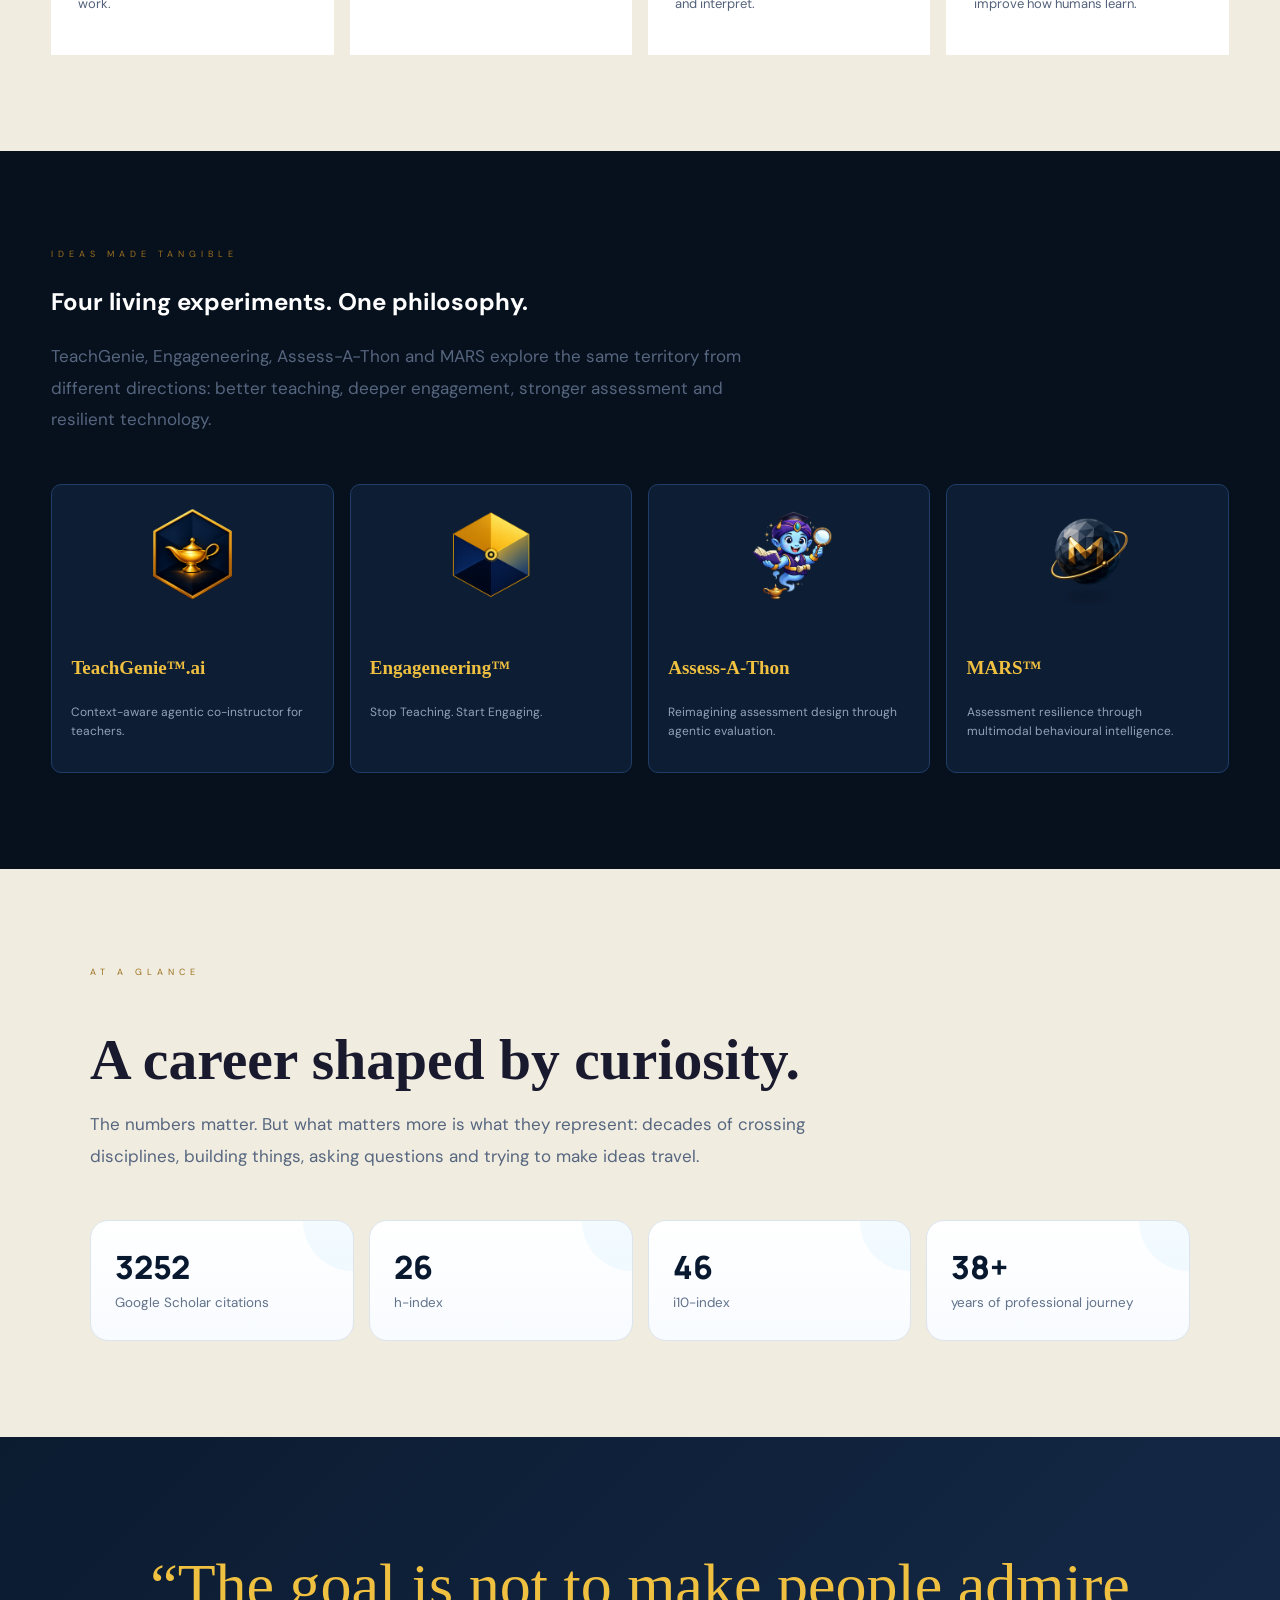
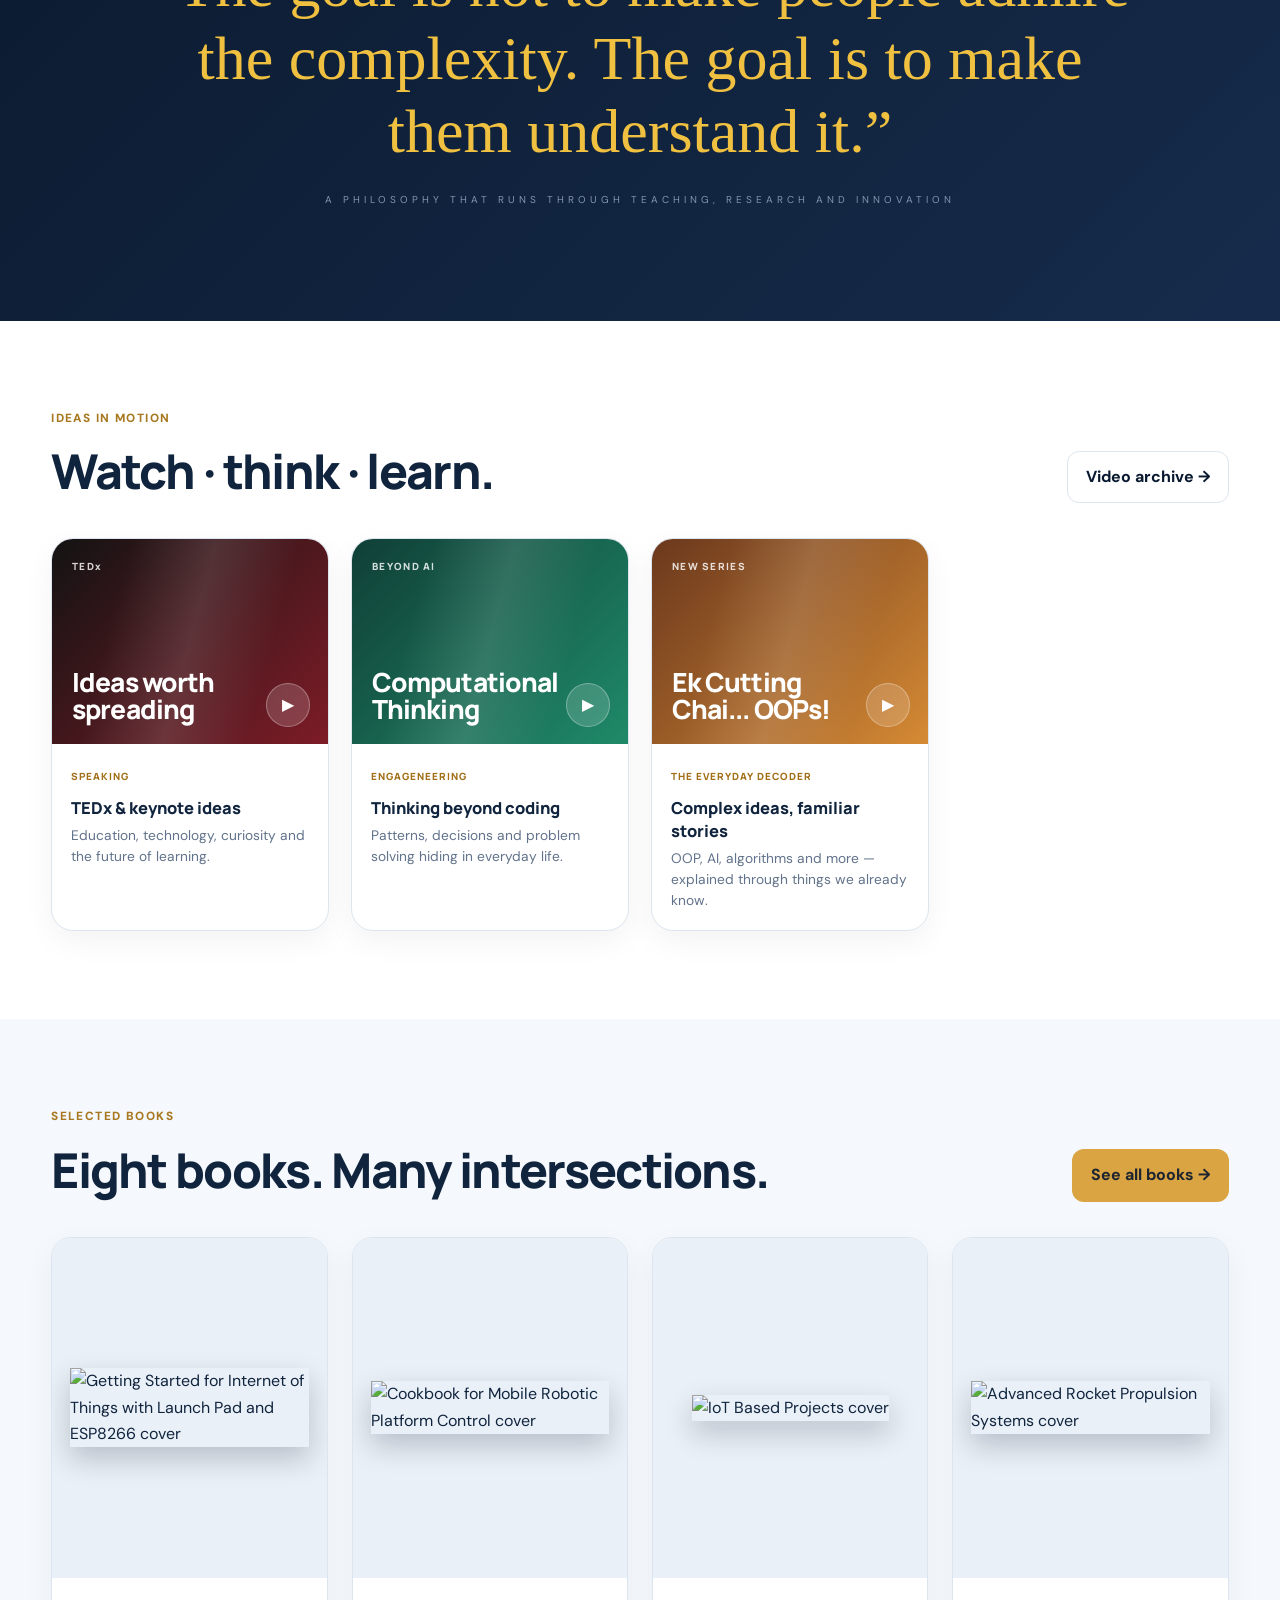
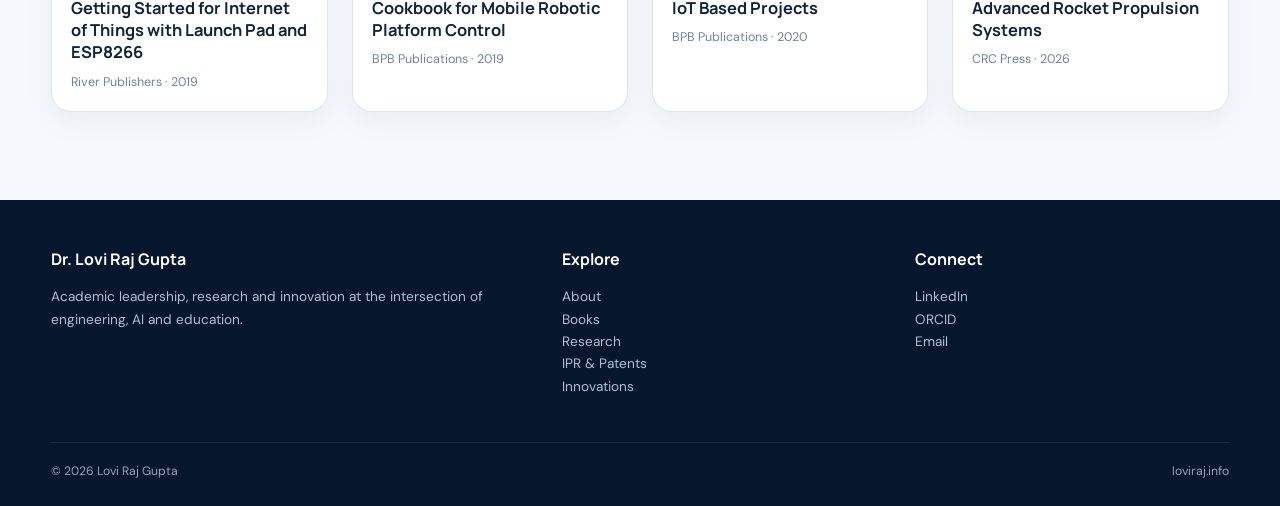
==== commit 8f52b946: "Update portfolio website and assets" ====
--- a/index.html
+++ b/index.html
@@ -32,6 +32,134 @@
 .home-quote{padding:7rem 1.5rem;text-align:center;background:linear-gradient(135deg,#0b1b30,#162b4b);color:#fff}.home-quote blockquote{font-family:Georgia,serif;font-size:clamp(30px,5vw,62px);line-height:1.18;max-width:1000px;margin:0 auto;color:#f0c040}.home-quote cite{display:block;font-size:10px;letter-spacing:4px;color:#8294ae;text-transform:uppercase;margin-top:1.5rem;font-style:normal}
 @media(max-width:800px){.philosophy-layout{grid-template-columns:1fr;gap:3rem;padding:5rem 0}.ph-portrait{justify-self:center}.credo-grid,.metaphor-grid{grid-template-columns:1fr}.trajectory-grid,.venture-grid{grid-template-columns:1fr 1fr}.ph-title{letter-spacing:-1.5px}.ideology,.metaphor-section,.trajectory,.venture-section{padding:4.5rem 0}}
 @media(max-width:520px){.trajectory-grid,.venture-grid{grid-template-columns:1fr}.ph-actions{flex-direction:column;align-items:flex-start}.ph-portrait img{width:260px;height:260px}}
+
+/* HERO ALIGNMENT v2 — balanced across desktop, tablet and mobile */
+.home-hero{
+  min-height:calc(100svh - 155px);
+  display:flex;
+  align-items:center;
+}
+.philosophy-layout{
+  width:100%;
+  max-width:1660px;
+  margin:0 auto;
+  grid-template-columns:minmax(0,1.18fr) minmax(340px,.82fr);
+  gap:clamp(3rem,6vw,7rem);
+  align-items:center;
+  padding:clamp(3.5rem,6vh,6rem) 0;
+}
+.hero-thought-column{
+  width:100%;
+  max-width:800px;
+}
+.ph-eyebrow{margin-bottom:1.5rem}
+.hero-thought-carousel{
+  width:100%;
+  max-width:760px;
+  margin:0;
+}
+.hero-thought-carousel .thought-card{
+  width:100%;
+  min-height:390px;
+  box-sizing:border-box;
+  padding:2.35rem clamp(2rem,4vw,3.4rem) 1.45rem;
+  display:flex;
+  flex-direction:column;
+  justify-content:space-between;
+}
+.hero-thought-carousel .thought-slide{
+  min-height:285px;
+}
+.hero-thought-carousel .thought-text{
+  font-size:clamp(42px,4.15vw,72px);
+  line-height:.99;
+  letter-spacing:-2px;
+  max-width:690px;
+}
+.hero-thought-carousel .thought-sub{
+  font-size:clamp(13px,1.1vw,16px);
+  line-height:1.65;
+  max-width:570px;
+  margin-top:1.35rem;
+}
+.hero-thought-carousel .thought-controls{margin-top:auto}
+.hero-signature{font-size:17px;max-width:650px;margin:1.35rem 0 0}
+.ph-actions{margin-top:1.6rem}
+.ph-portrait{
+  justify-self:center;
+  width:min(390px,100%);
+}
+.ph-portrait:before{
+  width:calc(100% + 28px);
+  height:calc(100% + 28px);
+}
+.ph-portrait img{
+  width:min(370px,100%);
+  height:min(370px,100%);
+  display:block;
+  margin:0 auto;
+}
+
+@media (max-width:1250px){
+  .philosophy-layout{
+    grid-template-columns:minmax(0,1.12fr) minmax(300px,.88fr);
+    gap:3.5rem;
+    padding-left:1rem;padding-right:1rem;
+  }
+  .hero-thought-carousel .thought-card{min-height:370px}
+  .hero-thought-carousel .thought-text{font-size:clamp(38px,4.7vw,62px)}
+  .ph-portrait img{width:330px;height:330px}
+}
+
+@media (max-width:900px){
+  .home-hero{min-height:auto}
+  .philosophy-layout{
+    grid-template-columns:1fr;
+    gap:2.8rem;
+    text-align:center;
+    padding:4.5rem 1.25rem 5rem;
+  }
+  .hero-thought-column{max-width:760px;margin:0 auto}
+  .ph-eyebrow{letter-spacing:3.5px}
+  .hero-thought-carousel{max-width:720px;margin:0 auto;text-align:left}
+  .hero-thought-carousel .thought-card{min-height:350px}
+  .hero-thought-carousel .thought-text{font-size:clamp(38px,7vw,58px)}
+  .hero-signature{margin-left:auto;margin-right:auto}
+  .ph-actions{justify-content:center}
+  .ph-portrait{justify-self:center}
+}
+
+@media (max-width:600px){
+  .philosophy-layout{padding:3.5rem .9rem 4rem;gap:2.25rem}
+  .ph-eyebrow{font-size:8px;letter-spacing:2.5px;line-height:1.7}
+  .hero-thought-carousel .thought-card{
+    min-height:330px;
+    padding:1.7rem 1.45rem 1.25rem;
+    border-radius:15px;
+  }
+  .hero-thought-carousel .thought-slide{min-height:245px}
+  .hero-thought-carousel .thought-text{
+    font-size:clamp(34px,10vw,48px);
+    line-height:1.02;
+    letter-spacing:-1.2px;
+  }
+  .hero-thought-carousel .thought-sub{font-size:12px;line-height:1.6;margin-top:1rem}
+  .thought-label{letter-spacing:2.2px}
+  .hero-signature{font-size:16px}
+  .ph-actions{flex-direction:column;align-items:stretch;width:100%;max-width:340px;margin-left:auto;margin-right:auto}
+  .ph-actions .btn{text-align:center}
+  .ph-portrait{width:285px}
+  .ph-portrait img{width:265px;height:265px}
+  .ph-name{font-size:20px}
+}
+
+@media (max-width:380px){
+  .hero-thought-carousel .thought-card{min-height:320px;padding:1.45rem 1.2rem 1rem}
+  .hero-thought-carousel .thought-slide{min-height:235px}
+  .hero-thought-carousel .thought-text{font-size:32px}
+  .ph-portrait{width:250px}
+  .ph-portrait img{width:235px;height:235px}
+}
 </style>
 </head>
 <body>
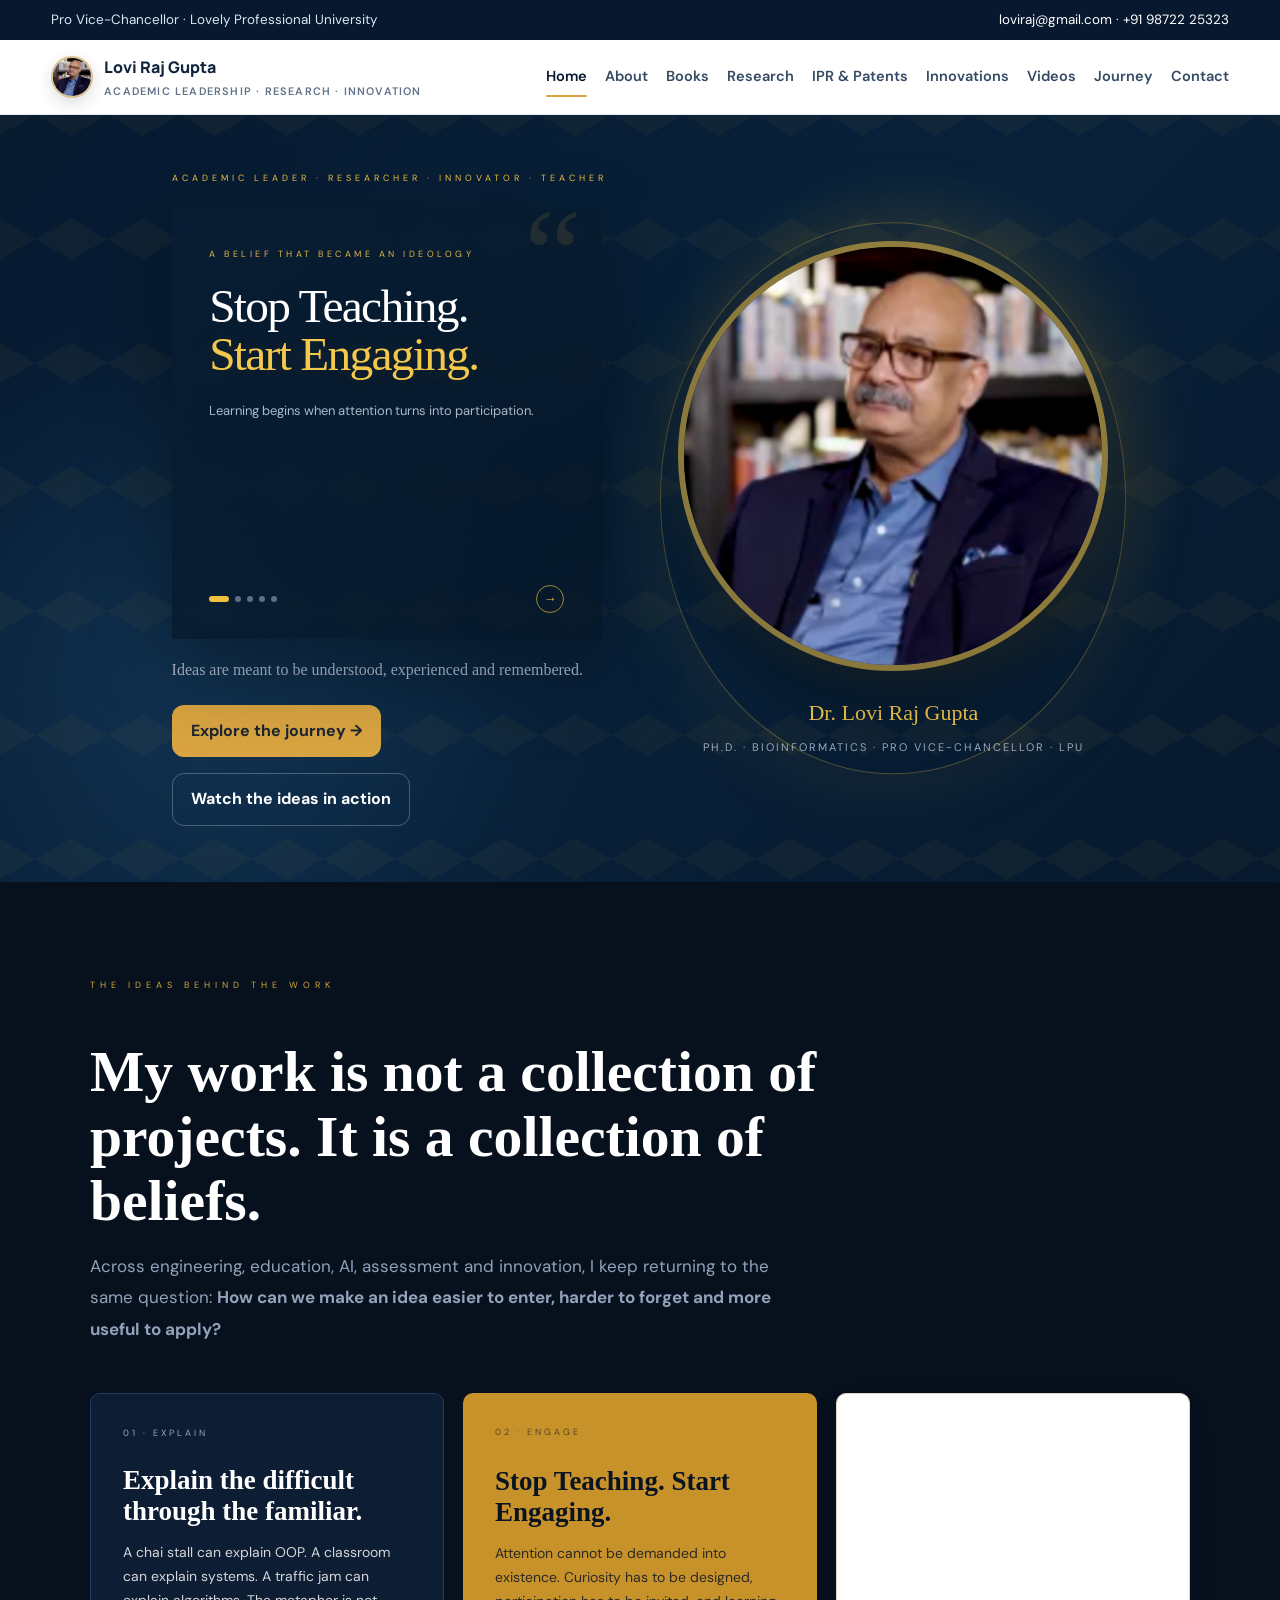
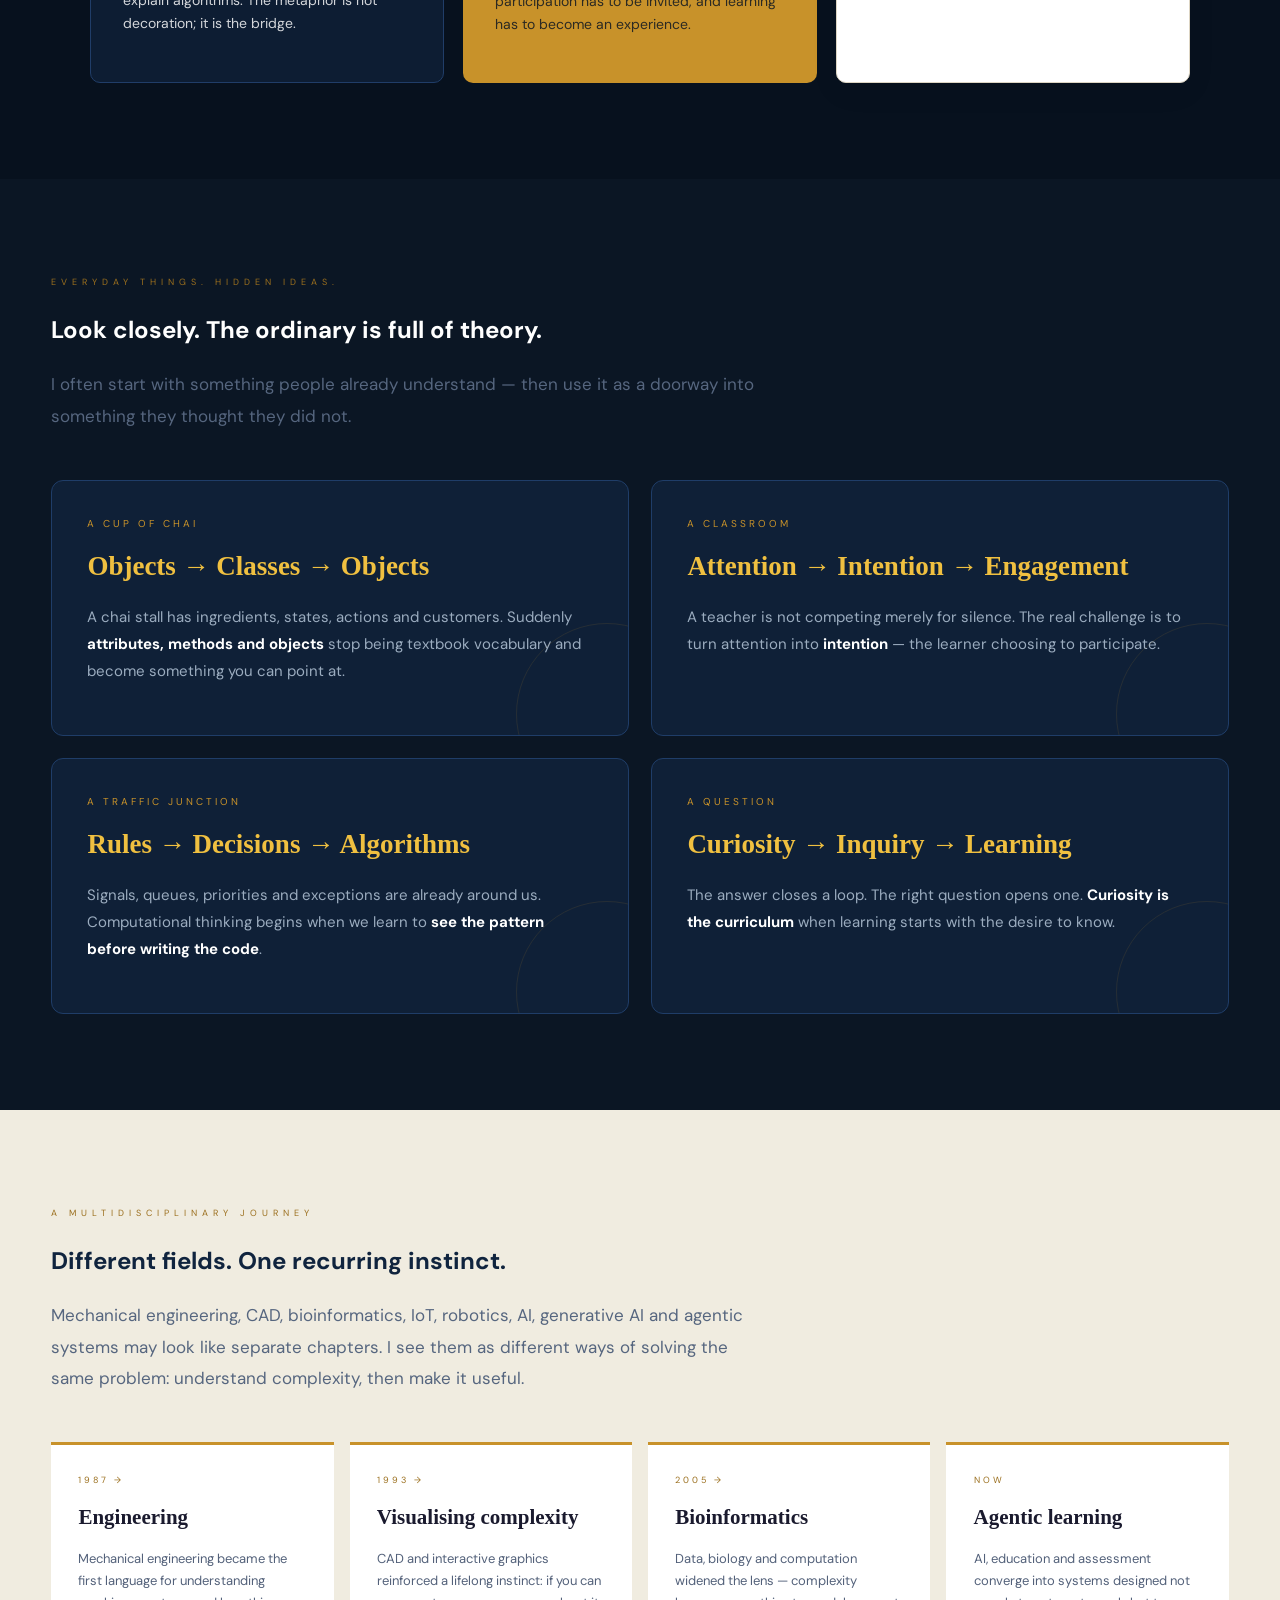
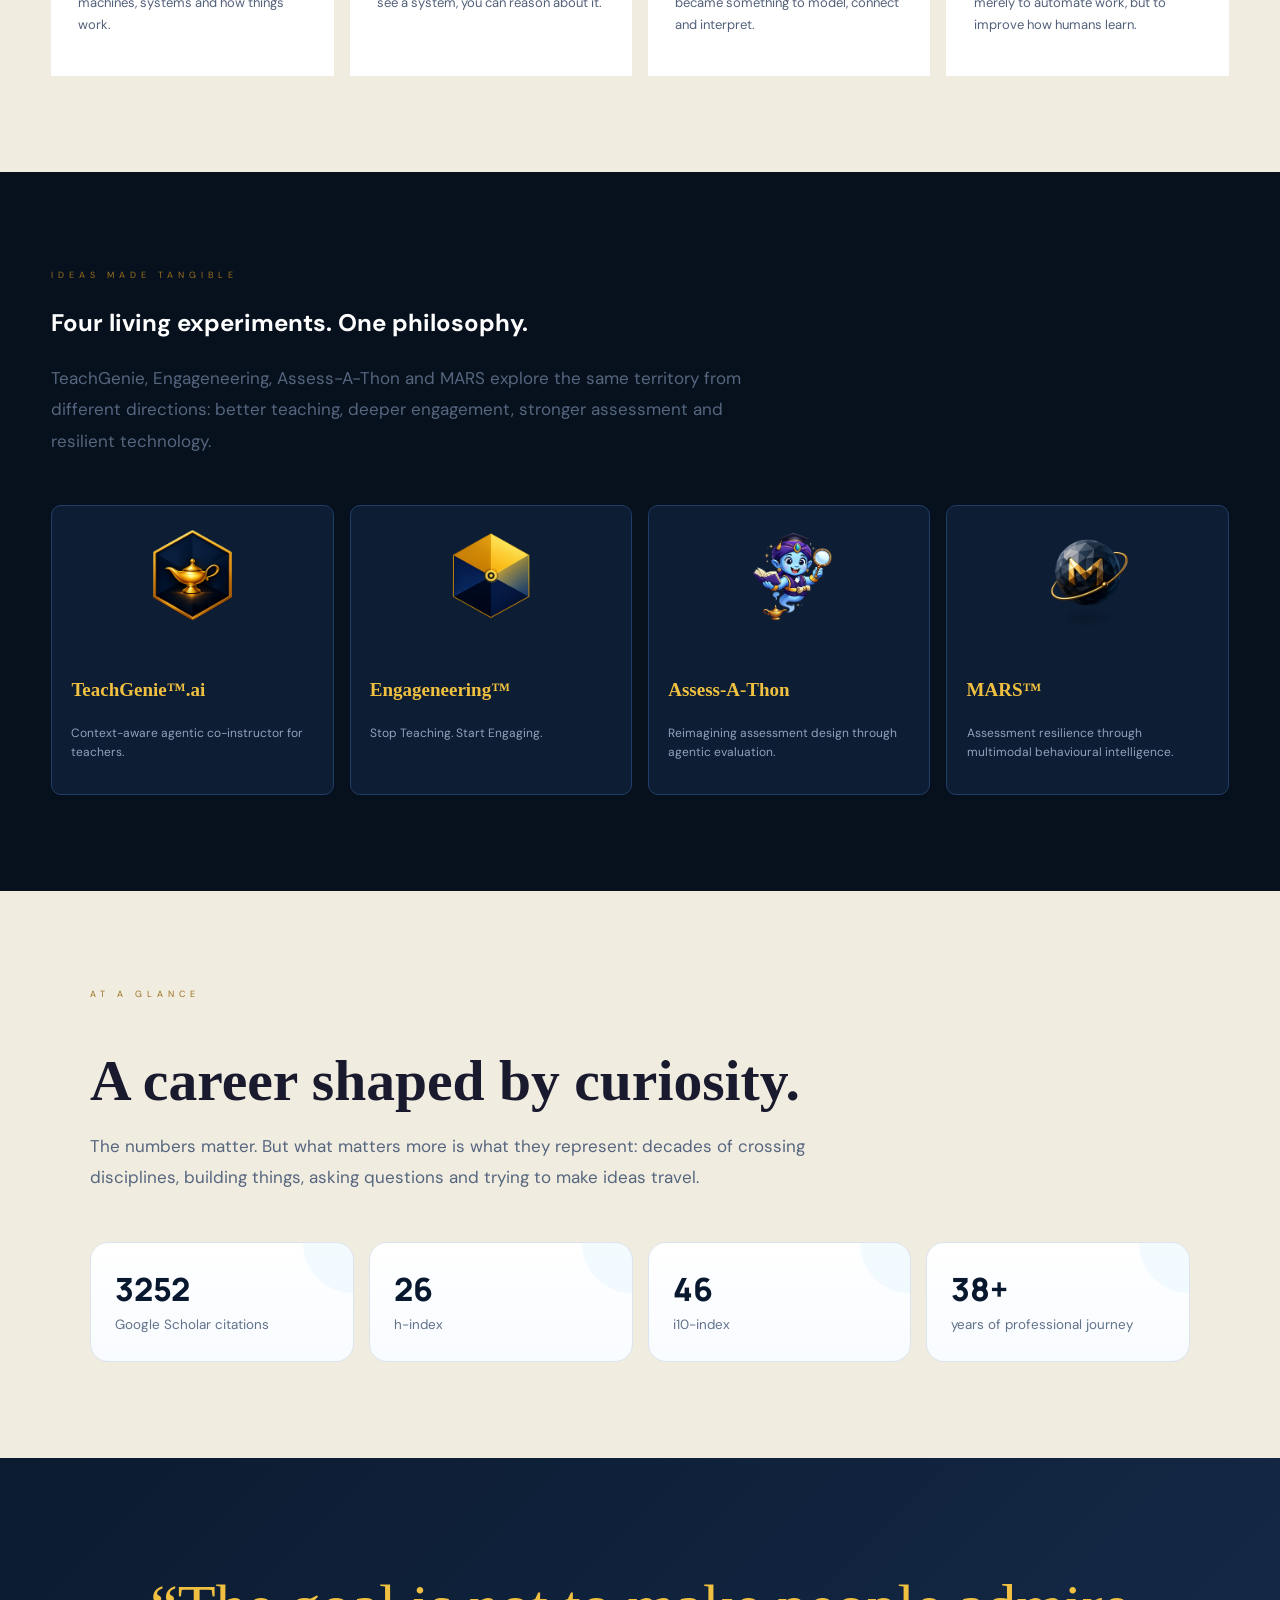
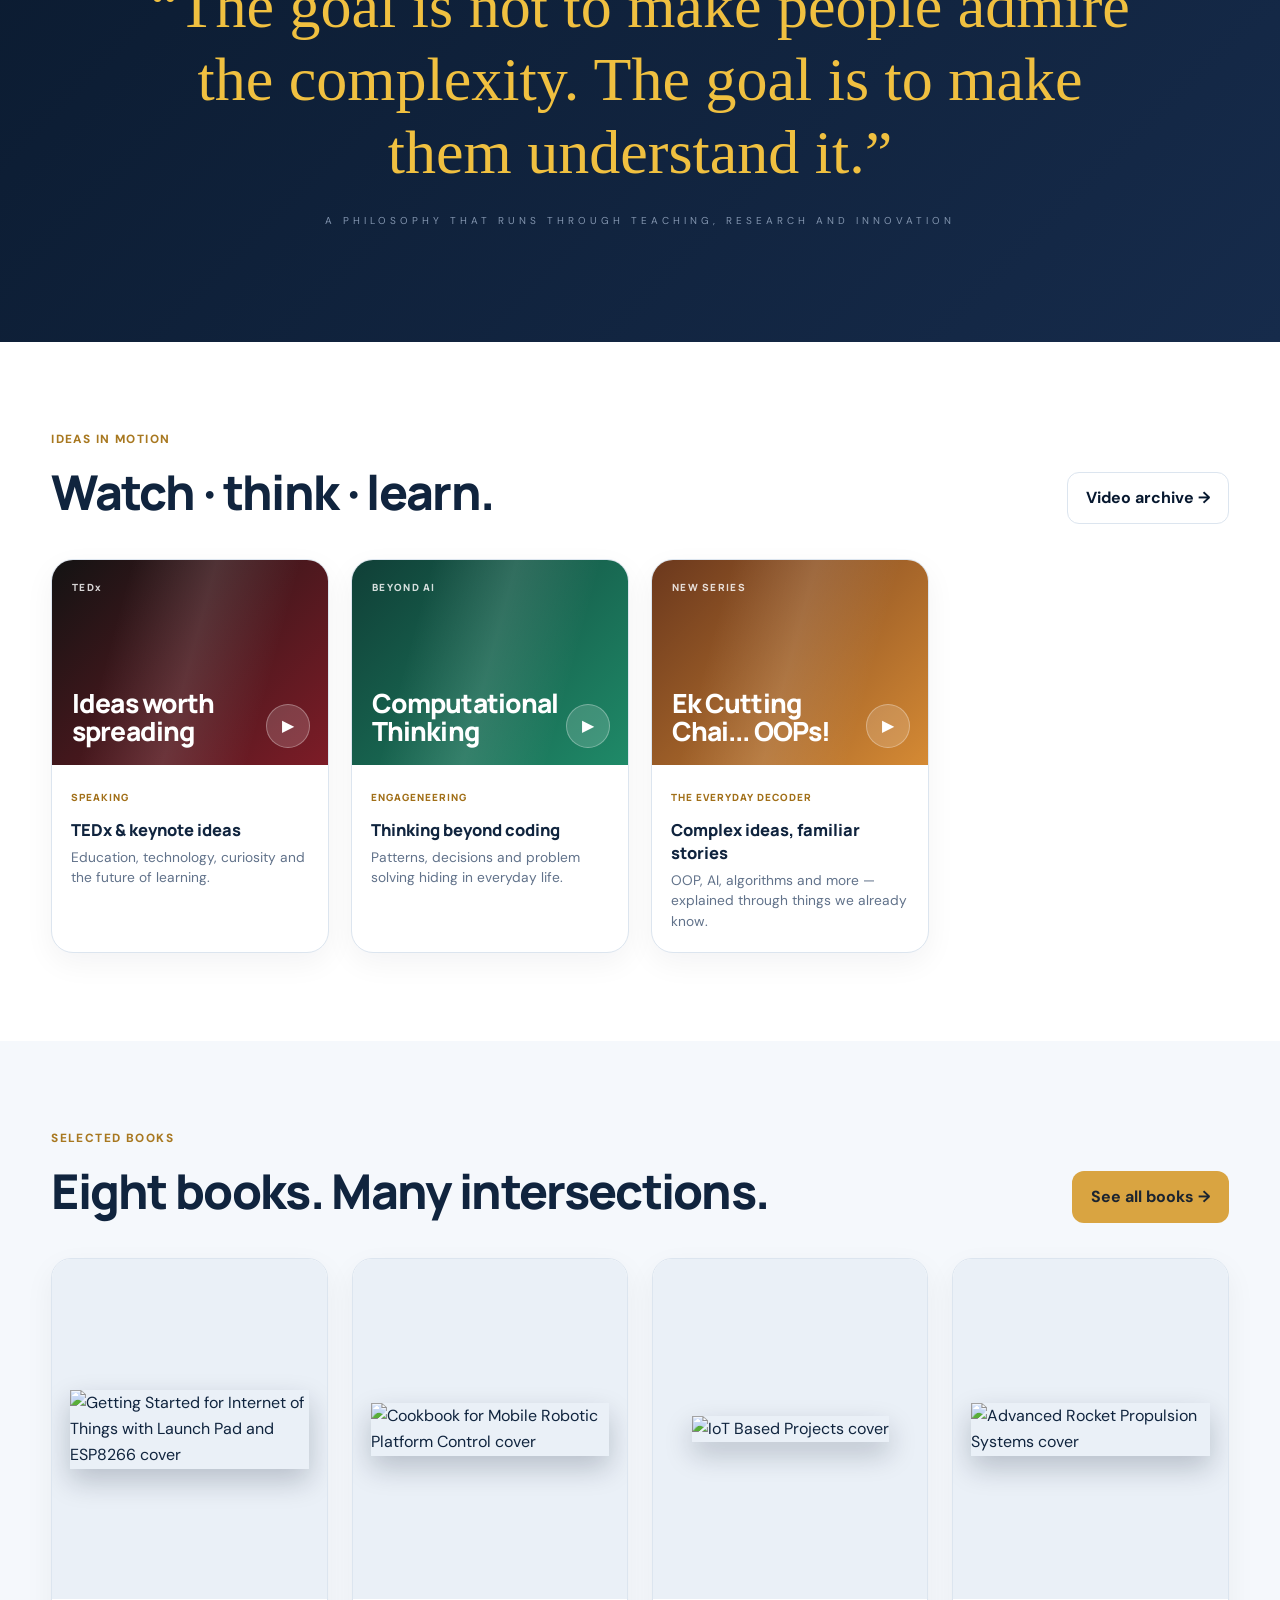
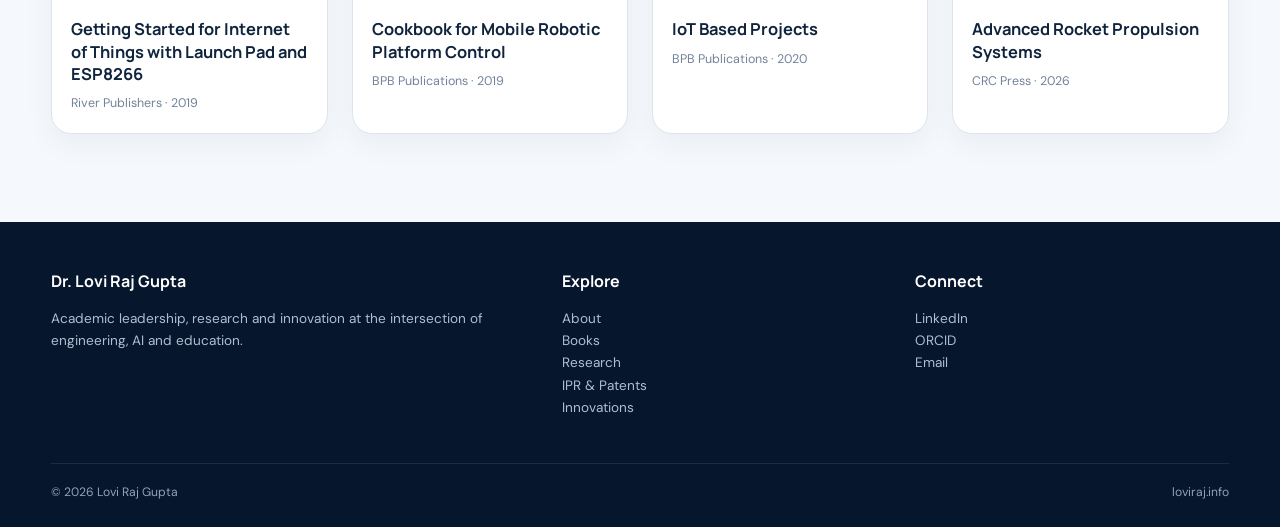
==== commit 608e7d13: "Update portfolio website and assets" ====
--- a/index.html
+++ b/index.html
@@ -160,6 +160,117 @@
   .ph-portrait{width:250px}
   .ph-portrait img{width:235px;height:235px}
 }
+
+/* HERO — final navy & gold composition */
+.home-hero{
+  min-height:calc(100svh - 155px);
+  background:
+    radial-gradient(circle at 72% 42%, rgba(214,169,59,.11), transparent 26%),
+    radial-gradient(circle at 18% 78%, rgba(37,101,151,.16), transparent 30%),
+    linear-gradient(135deg,#061a30 0%,#08213a 52%,#07192d 100%);
+}
+.home-hero:before{
+  background:
+    radial-gradient(circle at 72% 42%,rgba(240,192,64,.12),transparent 27%),
+    radial-gradient(circle at 12% 72%,rgba(51,112,161,.12),transparent 28%);
+}
+.home-hero:after{
+  opacity:.045;
+  background-image:
+    linear-gradient(30deg,#d6a93b 12%,transparent 12.5%,transparent 87%,#d6a93b 87.5%,#d6a93b),
+    linear-gradient(150deg,#d6a93b 12%,transparent 12.5%,transparent 87%,#d6a93b 87.5%,#d6a93b);
+  background-size:72px 124px;
+}
+.philosophy-layout{
+  max-width:1280px;
+  grid-template-columns:minmax(430px,1fr) minmax(430px,1fr);
+  gap:clamp(3rem,6vw,6rem);
+  padding:clamp(3.5rem,6vh,5.5rem) 0;
+}
+.hero-thought-column{max-width:430px;width:430px;justify-self:end}
+.ph-eyebrow{font-size:9px;letter-spacing:4px;color:#f0c040;margin-bottom:1.45rem;white-space:nowrap}
+.hero-thought-carousel{width:430px;max-width:430px}
+.hero-thought-carousel .thought-card{
+  width:430px;height:430px;min-height:430px;
+  padding:2.35rem 2.35rem 1.65rem;
+  border:0;
+  border-radius:0;
+  background:linear-gradient(145deg,rgba(8,29,51,.90),rgba(5,20,36,.72));
+  box-shadow:0 30px 80px rgba(0,0,0,.32);
+}
+.hero-thought-carousel .thought-card:before{
+  content:'“';right:20px;top:-20px;font-size:130px;color:rgba(240,192,64,.11);
+}
+.hero-thought-carousel .thought-slide{min-height:335px}
+.hero-thought-carousel .thought-label{
+  font-size:9px;letter-spacing:3.5px;color:#e1b449;margin-bottom:1.25rem;
+}
+.hero-thought-carousel .thought-text{
+  font-size:clamp(38px,3.7vw,58px);
+  line-height:1.02;
+  letter-spacing:-1.7px;
+  max-width:380px;
+}
+.hero-thought-carousel .gold-word{
+  color:#f4c84a;
+  text-shadow:0 0 24px rgba(240,192,64,.12);
+}
+.hero-thought-carousel .thought-sub{
+  font-size:13px;line-height:1.65;color:#a9b9cc;max-width:355px;margin-top:1.35rem;
+}
+.hero-thought-carousel .thought-controls{margin-top:auto}
+.hero-thought-carousel .thought-dot{background:#5d7088}
+.hero-thought-carousel .thought-dot.active{background:#f0c040}
+.hero-thought-carousel .thought-arrow{border-color:rgba(240,192,64,.65);color:#f0c040}
+.hero-thought-carousel .thought-arrow:hover{background:#f0c040;color:#07192d}
+.hero-signature{font-size:16px;color:#a9b9cc;max-width:430px;margin:1.2rem 0 0}
+.ph-actions{margin-top:1.4rem}
+.ph-portrait{width:430px;justify-self:start}
+.ph-portrait:before{
+  width:calc(100% + 34px);height:calc(100% + 34px);
+  border-color:rgba(240,192,64,.30);
+  box-shadow:0 0 85px rgba(240,192,64,.10);
+}
+.ph-portrait img{
+  width:430px;height:430px;
+  border:6px solid rgba(240,192,64,.55);
+  box-shadow:0 25px 80px rgba(0,0,0,.38),0 0 45px rgba(240,192,64,.08);
+}
+.ph-name{color:#f4c84a;font-size:22px}
+.ph-role{color:#9aabc0}
+
+@media(max-width:1050px){
+  .philosophy-layout{grid-template-columns:430px 430px;gap:3rem;justify-content:center}
+  .hero-thought-column,.ph-portrait{justify-self:center}
+  .ph-eyebrow{font-size:8px;letter-spacing:3px}
+}
+@media(max-width:900px){
+  .home-hero{min-height:auto}
+  .philosophy-layout{grid-template-columns:1fr;gap:3.25rem;padding:4.5rem 1rem 5rem}
+  .hero-thought-column{width:min(430px,92vw);max-width:430px}
+  .hero-thought-carousel{width:100%;max-width:430px}
+  .hero-thought-carousel .thought-card{width:100%;height:auto;min-height:min(92vw,430px);aspect-ratio:1/1}
+  .hero-thought-carousel .thought-slide{min-height:0}
+  .ph-portrait{width:min(430px,92vw)}
+  .ph-portrait img{width:min(430px,92vw);height:min(430px,92vw)}
+  .ph-eyebrow{text-align:center;white-space:normal}
+  .hero-signature{margin-left:auto;margin-right:auto;text-align:center}
+  .ph-actions{justify-content:center}
+}
+@media(max-width:520px){
+  .philosophy-layout{padding:3.25rem .8rem 4rem;gap:2.5rem}
+  .hero-thought-carousel .thought-card{padding:1.7rem 1.55rem 1.2rem;min-height:calc(100vw - 25px)}
+  .hero-thought-carousel .thought-label{font-size:8px;letter-spacing:2.3px}
+  .hero-thought-carousel .thought-text{font-size:clamp(31px,9.5vw,45px);letter-spacing:-1px}
+  .hero-thought-carousel .thought-sub{font-size:11.5px;max-width:290px}
+  .ph-portrait{width:min(330px,88vw)}
+  .ph-portrait img{width:min(330px,88vw);height:min(330px,88vw)}
+  .ph-name{font-size:20px}
+}
+@media(max-width:370px){
+  .hero-thought-carousel .thought-text{font-size:29px}
+  .hero-thought-carousel .thought-sub{font-size:11px}
+}
 </style>
 </head>
 <body>
@@ -170,11 +281,11 @@
 <div class="hero-thought-column"><div class="ph-eyebrow">Academic Leader · Researcher · Innovator · Teacher</div>
 <div class="thought-carousel hero-thought-carousel" aria-label="Lovi Raj Gupta's guiding thoughts">
   <div class="thought-card">
-    <div class="thought-slide active"><span class="thought-label">A belief that became an ideology</span><p class="thought-text">Stop Teaching. Start Engaging.</p><p class="thought-sub">Learning begins when attention turns into participation.</p></div>
-    <div class="thought-slide"><span class="thought-label">A way of explaining</span><p class="thought-text">Explain the difficult through the familiar.</p><p class="thought-sub">Find the doorway people already know, then open it to a new idea.</p></div>
-    <div class="thought-slide"><span class="thought-label">A philosophy of learning</span><p class="thought-text">Curiosity is the Curriculum.</p><p class="thought-sub">The right question can become the beginning of the lesson.</p></div>
-    <div class="thought-slide"><span class="thought-label">A design principle</span><p class="thought-text">Turn Attention into Intention.</p><p class="thought-sub">Do not merely capture attention. Give it somewhere meaningful to go.</p></div>
-    <div class="thought-slide"><span class="thought-label">An innovation instinct</span><p class="thought-text">Make the idea stick.</p><p class="thought-sub">Use stories, metaphors and experiences as anchors for understanding.</p></div>
+    <div class="thought-slide active"><span class="thought-label">A belief that became an ideology</span><p class="thought-text">Stop Teaching.<br><span class="gold-word">Start Engaging.</span></p><p class="thought-sub">Learning begins when attention turns into participation.</p></div>
+    <div class="thought-slide"><span class="thought-label">A way of explaining</span><p class="thought-text"><span class="gold-word">Explain</span> the difficult<br>through the <span class="gold-word">familiar.</span></p><p class="thought-sub">Find the doorway people already know, then open it to a new idea.</p></div>
+    <div class="thought-slide"><span class="thought-label">A philosophy of learning</span><p class="thought-text"><span class="gold-word">Curiosity</span> is the<br>Curriculum.</p><p class="thought-sub">The right question can become the beginning of the lesson.</p></div>
+    <div class="thought-slide"><span class="thought-label">A design principle</span><p class="thought-text">Turn <span class="gold-word">Attention</span><br>into Intention.</p><p class="thought-sub">Do not merely capture attention. Give it somewhere meaningful to go.</p></div>
+    <div class="thought-slide"><span class="thought-label">An innovation instinct</span><p class="thought-text">Make the <span class="gold-word">idea stick.</span></p><p class="thought-sub">Use stories, metaphors and experiences as anchors for understanding.</p></div>
     <div class="thought-controls"><div class="thought-dots" role="tablist" aria-label="Thoughts"><button class="thought-dot active" type="button" aria-label="Thought 1"></button><button class="thought-dot" type="button" aria-label="Thought 2"></button><button class="thought-dot" type="button" aria-label="Thought 3"></button><button class="thought-dot" type="button" aria-label="Thought 4"></button><button class="thought-dot" type="button" aria-label="Thought 5"></button></div><button class="thought-arrow" type="button" aria-label="Next thought">→</button></div>
   </div>
 </div>
